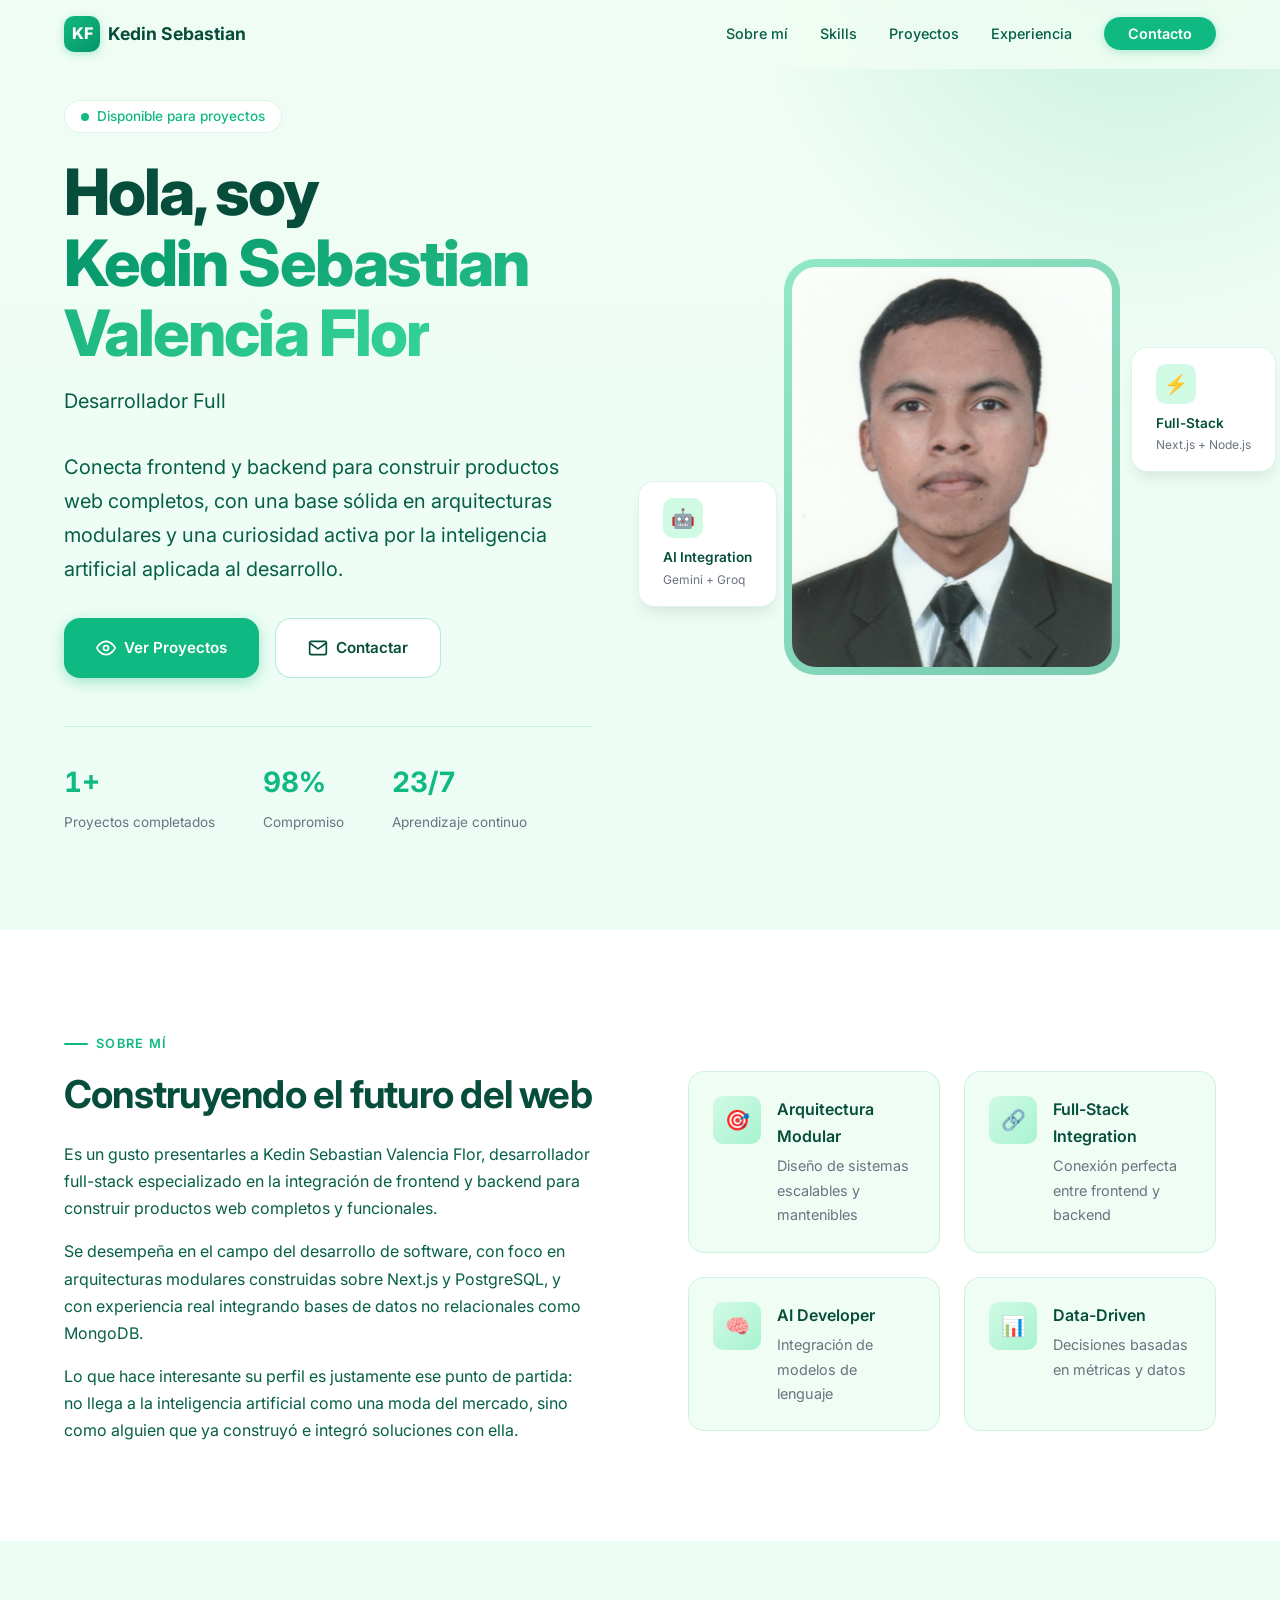
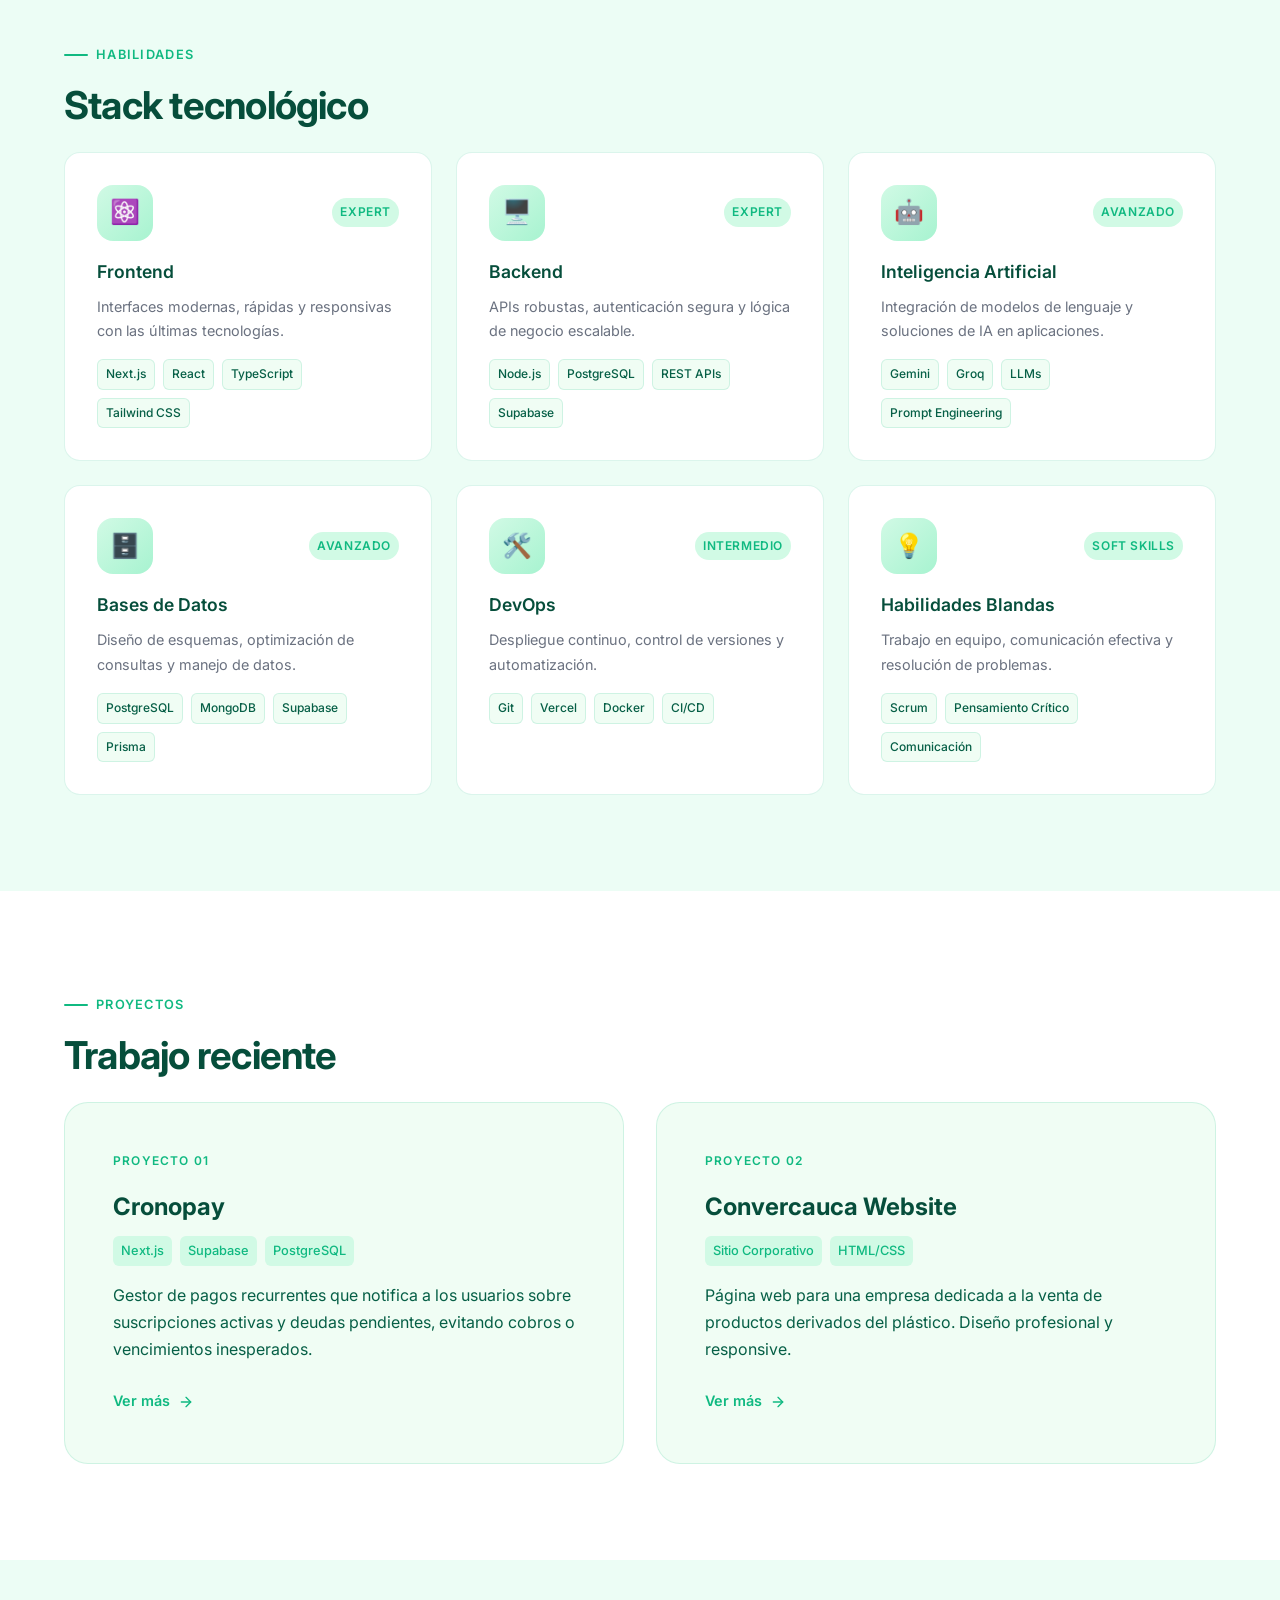
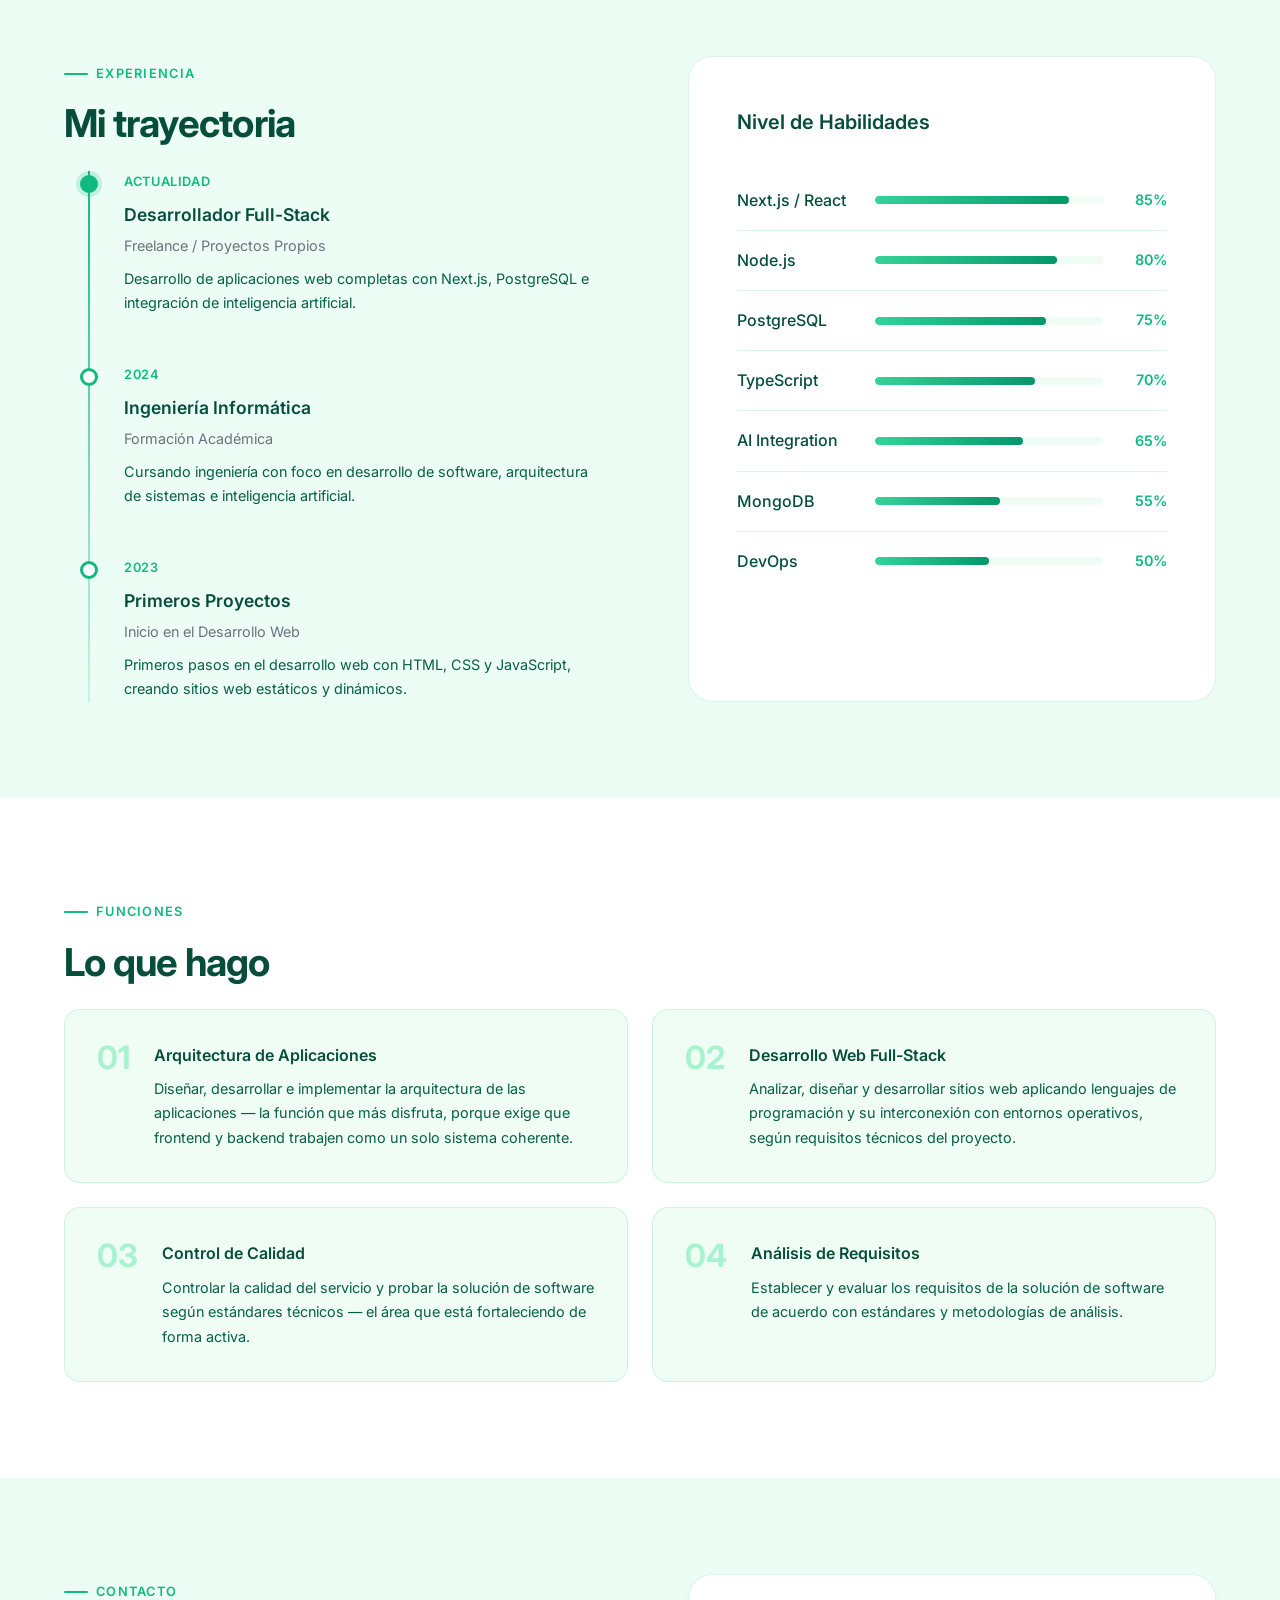
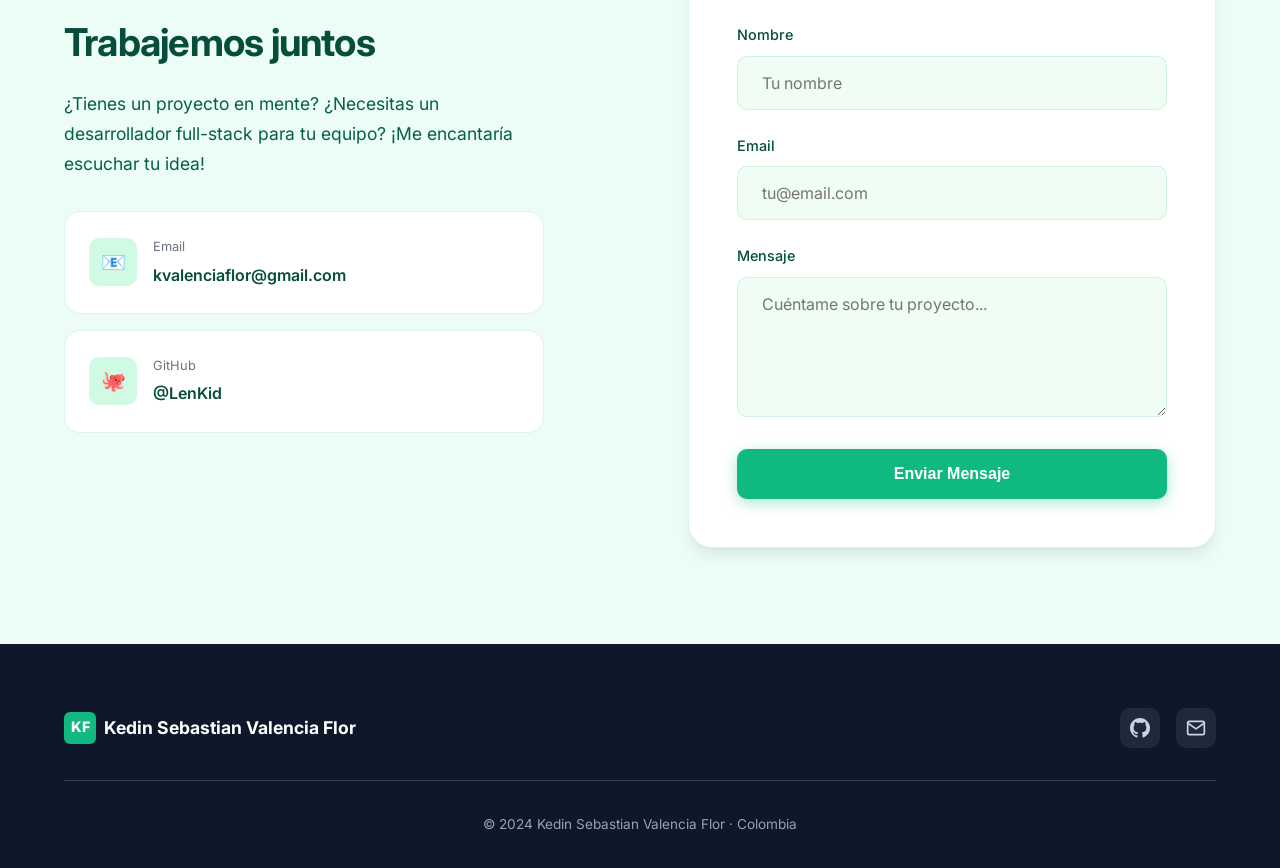
==== index.html @ 688382d5 "first commit" ====
<!DOCTYPE html>
<html lang="es">
<head>
  <meta charset="UTF-8">
  <meta name="viewport" content="width=device-width, initial-scale=1.0">
  <title>Kedin Sebastian Valencia Flor — Desarrollador Full-Stack</title>
  <meta name="description" content="Portfolio profesional de Kedin Sebastian Valencia Flor, desarrollador full-stack especializado en Next.js, PostgreSQL e inteligencia artificial.">
  
  <!-- Fonts -->
  <link rel="preconnect" href="https://fonts.googleapis.com">
  <link rel="preconnect" href="https://fonts.gstatic.com" crossorigin>
  <link href="https://fonts.googleapis.com/css2?family=Inter:wght@400;500;600;700;800&family=JetBrains+Mono:wght@400;500&display=swap" rel="stylesheet">
  
  <!-- Styles -->
  <link rel="stylesheet" href="styles.css">
  
  <!-- Favicon -->
  <link rel="icon" type="image/svg+xml" href="data:image/svg+xml,<svg xmlns='http://www.w3.org/2000/svg' viewBox='0 0 100 100'><text y='.9em' font-size='90'>⚡</text></svg>">
</head>
<body>

  <!-- Loading Screen -->
  <div class="loading-screen" aria-hidden="true">
    <div class="loading-spinner"></div>
  </div>

  <!-- Cursor Follower -->
  <div class="cursor-follower" aria-hidden="true"></div>

  <!-- Navigation -->
  <nav class="nav">
    <div class="container">
      <a href="#" class="nav-logo">
        <span class="logo-icon">KF</span>
        <span>Kedin Sebastian</span>
      </a>
      
      <ul class="nav-links">
        <li><a href="#about">Sobre mí</a></li>
        <li><a href="#skills">Skills</a></li>
        <li><a href="#projects">Proyectos</a></li>
        <li><a href="#experience">Experiencia</a></li>
        <li><a href="#contact" class="nav-cta">Contacto</a></li>
      </ul>
      
      <button class="nav-mobile-toggle" aria-label="Menu">
        <span></span>
        <span></span>
        <span></span>
      </button>
    </div>
  </nav>

  <!-- Hero Section -->
  <section class="hero section" id="hero">
    <div class="container">
      <div class="hero-content">
        <div class="hero-text">
          <div class="hero-badge">
            <span class="pulse"></span>
            Disponible para proyectos
          </div>
          
          <h1>
            Hola, soy<br>
            <span class="gradient-text">Kedin Sebastian Valencia Flor</span>
          </h1>
          
          <p class="tagline">Desarrollador Full-Stack</p>
          
          <p class="tagline">
            Conecta frontend y backend para construir productos web completos,
            con una base sólida en arquitecturas modulares y una curiosidad
            activa por la inteligencia artificial aplicada al desarrollo.
          </p>
          
          <div class="hero-actions">
            <a href="#projects" class="btn btn-primary">
              <svg width="20" height="20" viewBox="0 0 24 24" fill="none" stroke="currentColor" stroke-width="2" stroke-linecap="round" stroke-linejoin="round">
                <path d="M1 12s4-8 11-8 11 8 11 8-4 8-11 8-11-8-11-8z"></path>
                <circle cx="12" cy="12" r="3"></circle>
              </svg>
              Ver Proyectos
            </a>
            <a href="#contact" class="btn btn-secondary">
              <svg width="20" height="20" viewBox="0 0 24 24" fill="none" stroke="currentColor" stroke-width="2" stroke-linecap="round" stroke-linejoin="round">
                <path d="M4 4h16c1.1 0 2 .9 2 2v12c0 1.1-.9 2-2 2H4c-1.1 0-2-.9-2-2V6c0-1.1.9-2 2-2z"></path>
                <polyline points="22,6 12,13 2,6"></polyline>
              </svg>
              Contactar
            </a>
          </div>
          
          <div class="hero-stats">
            <div class="stat-item">
              <div class="stat-value" data-target="2" data-suffix="+">0+</div>
              <div class="stat-label">Proyectos completados</div>
            </div>
            <div class="stat-item">
              <div class="stat-value" data-target="100" data-suffix="%">0%</div>
              <div class="stat-label">Compromiso</div>
            </div>
            <div class="stat-item">
              <div class="stat-value" data-target="24" data-suffix="/7">0/7</div>
              <div class="stat-label">Aprendizaje continuo</div>
            </div>
          </div>
        </div>
        
        <div class="hero-visual">
          <div class="hero-image-wrapper">
            <img src="kedin-photo.jpg" alt="Kedin Flor" class="hero-image">
          </div>
          
          <div class="floating-card card-1">
            <div class="card-icon">⚡</div>
            <div class="card-text">Full-Stack</div>
            <div class="card-sub">Next.js + Node.js</div>
          </div>
          
          <div class="floating-card card-2">
            <div class="card-icon">🤖</div>
            <div class="card-text">AI Integration</div>
            <div class="card-sub">Gemini + Groq</div>
          </div>
        </div>
      </div>
    </div>
  </section>

  <!-- About Section -->
  <section class="about section" id="about">
    <div class="container">
      <div class="about-grid">
        <div class="about-content">
          <div class="section-label">Sobre mí</div>
          <h2 class="section-title">Construyendo el futuro del web</h2>
          
          <div class="about-text">
            <p>
              Es un gusto presentarles a Kedin Sebastian Valencia Flor, desarrollador full-stack
              especializado en la integración de frontend y backend para
              construir productos web completos y funcionales.
            </p>
            <p>
              Se desempeña en el campo del desarrollo de software, con foco
              en arquitecturas modulares construidas sobre Next.js y
              PostgreSQL, y con experiencia real integrando bases de datos
              no relacionales como MongoDB.
            </p>
            <p>
              Lo que hace interesante su perfil es justamente ese punto de
              partida: no llega a la inteligencia artificial como una moda
              del mercado, sino como alguien que ya construyó e integró
              soluciones con ella.
            </p>
          </div>
        </div>
        
        <div class="about-features animate-stagger">
          <div class="feature-item">
            <div class="feature-icon">🎯</div>
            <div>
              <div class="feature-title">Arquitectura Modular</div>
              <div class="feature-desc">Diseño de sistemas escalables y mantenibles</div>
            </div>
          </div>
          
          <div class="feature-item">
            <div class="feature-icon">🔗</div>
            <div>
              <div class="feature-title">Full-Stack Integration</div>
              <div class="feature-desc">Conexión perfecta entre frontend y backend</div>
            </div>
          </div>
          
          <div class="feature-item">
            <div class="feature-icon">🧠</div>
            <div>
              <div class="feature-title">AI Developer</div>
              <div class="feature-desc">Integración de modelos de lenguaje</div>
            </div>
          </div>
          
          <div class="feature-item">
            <div class="feature-icon">📊</div>
            <div>
              <div class="feature-title">Data-Driven</div>
              <div class="feature-desc">Decisiones basadas en métricas y datos</div>
            </div>
          </div>
        </div>
      </div>
    </div>
  </section>

  <!-- Skills Section -->
  <section class="skills section" id="skills">
    <div class="container">
      <div class="section-label">Habilidades</div>
      <h2 class="section-title">Stack tecnológico</h2>
      
      <div class="skills-grid animate-stagger">
        <div class="skill-card">
          <div class="skill-header">
            <div class="skill-icon">⚛️</div>
            <span class="skill-level">Expert</span>
          </div>
          <h3 class="skill-title">Frontend</h3>
          <p class="skill-desc">Interfaces modernas, rápidas y responsivas con las últimas tecnologías.</p>
          <div class="skill-tags">
            <span class="skill-tag">Next.js</span>
            <span class="skill-tag">React</span>
            <span class="skill-tag">TypeScript</span>
            <span class="skill-tag">Tailwind CSS</span>
          </div>
        </div>
        
        <div class="skill-card">
          <div class="skill-header">
            <div class="skill-icon">🖥️</div>
            <span class="skill-level">Expert</span>
          </div>
          <h3 class="skill-title">Backend</h3>
          <p class="skill-desc">APIs robustas, autenticación segura y lógica de negocio escalable.</p>
          <div class="skill-tags">
            <span class="skill-tag">Node.js</span>
            <span class="skill-tag">PostgreSQL</span>
            <span class="skill-tag">REST APIs</span>
            <span class="skill-tag">Supabase</span>
          </div>
        </div>
        
        <div class="skill-card">
          <div class="skill-header">
            <div class="skill-icon">🤖</div>
            <span class="skill-level">Avanzado</span>
          </div>
          <h3 class="skill-title">Inteligencia Artificial</h3>
          <p class="skill-desc">Integración de modelos de lenguaje y soluciones de IA en aplicaciones.</p>
          <div class="skill-tags">
            <span class="skill-tag">Gemini</span>
            <span class="skill-tag">Groq</span>
            <span class="skill-tag">LLMs</span>
            <span class="skill-tag">Prompt Engineering</span>
          </div>
        </div>
        
        <div class="skill-card">
          <div class="skill-header">
            <div class="skill-icon">🗄️</div>
            <span class="skill-level">Avanzado</span>
          </div>
          <h3 class="skill-title">Bases de Datos</h3>
          <p class="skill-desc">Diseño de esquemas, optimización de consultas y manejo de datos.</p>
          <div class="skill-tags">
            <span class="skill-tag">PostgreSQL</span>
            <span class="skill-tag">MongoDB</span>
            <span class="skill-tag">Supabase</span>
            <span class="skill-tag">Prisma</span>
          </div>
        </div>
        
        <div class="skill-card">
          <div class="skill-header">
            <div class="skill-icon">🛠️</div>
            <span class="skill-level">Intermedio</span>
          </div>
          <h3 class="skill-title">DevOps</h3>
          <p class="skill-desc">Despliegue continuo, control de versiones y automatización.</p>
          <div class="skill-tags">
            <span class="skill-tag">Git</span>
            <span class="skill-tag">Vercel</span>
            <span class="skill-tag">Docker</span>
            <span class="skill-tag">CI/CD</span>
          </div>
        </div>
        
        <div class="skill-card">
          <div class="skill-header">
            <div class="skill-icon">💡</div>
            <span class="skill-level">Soft Skills</span>
          </div>
          <h3 class="skill-title">Habilidades Blandas</h3>
          <p class="skill-desc">Trabajo en equipo, comunicación efectiva y resolución de problemas.</p>
          <div class="skill-tags">
            <span class="skill-tag">Scrum</span>
            <span class="skill-tag">Pensamiento Crítico</span>
            <span class="skill-tag">Comunicación</span>
          </div>
        </div>
      </div>
    </div>
  </section>

  <!-- Projects Section -->
  <section class="projects section" id="projects">
    <div class="container">
      <div class="section-label">Proyectos</div>
      <h2 class="section-title">Trabajo reciente</h2>
      
      <div class="projects-grid animate-stagger">
        <div class="project-card">
          <div class="project-number">Proyecto 01</div>
          <h3 class="project-title">Cronopay</h3>
          <div class="project-stack">
            <span>Next.js</span>
            <span>Supabase</span>
            <span>PostgreSQL</span>
          </div>
          <p class="project-desc">
            Gestor de pagos recurrentes que notifica a los usuarios sobre
            suscripciones activas y deudas pendientes, evitando cobros o
            vencimientos inesperados.
          </p>
          <a href="#" class="project-link">
            Ver más
            <svg width="16" height="16" viewBox="0 0 24 24" fill="none" stroke="currentColor" stroke-width="2" stroke-linecap="round" stroke-linejoin="round">
              <line x1="5" y1="12" x2="19" y2="12"></line>
              <polyline points="12 5 19 12 12 19"></polyline>
            </svg>
          </a>
        </div>
        
        <div class="project-card">
          <div class="project-number">Proyecto 02</div>
          <h3 class="project-title">Convercauca Website</h3>
          <div class="project-stack">
            <span>Sitio Corporativo</span>
            <span>HTML/CSS</span>
          </div>
          <p class="project-desc">
            Página web para una empresa dedicada a la venta de productos
            derivados del plástico. Diseño profesional y responsive.
          </p>
          <a href="#" class="project-link">
            Ver más
            <svg width="16" height="16" viewBox="0 0 24 24" fill="none" stroke="currentColor" stroke-width="2" stroke-linecap="round" stroke-linejoin="round">
              <line x1="5" y1="12" x2="19" y2="12"></line>
              <polyline points="12 5 19 12 12 19"></polyline>
            </svg>
          </a>
        </div>
      </div>
    </div>
  </section>

  <!-- Experience Section -->
  <section class="experience section" id="experience">
    <div class="container">
      <div class="experience-grid">
        <div class="experience-content">
          <div class="section-label">Experiencia</div>
          <h2 class="section-title">Mi trayectoria</h2>
          
          <div class="timeline">
            <div class="timeline-item">
              <div class="timeline-dot"></div>
              <div class="timeline-date">Actualidad</div>
              <h3 class="timeline-title">Desarrollador Full-Stack</h3>
              <p class="timeline-company">Freelance / Proyectos Propios</p>
              <p class="timeline-desc">
                Desarrollo de aplicaciones web completas con Next.js, PostgreSQL
                e integración de inteligencia artificial.
              </p>
            </div>
            
            <div class="timeline-item">
              <div class="timeline-dot"></div>
              <div class="timeline-date">2024</div>
              <h3 class="timeline-title">Ingeniería Informática</h3>
              <p class="timeline-company">Formación Académica</p>
              <p class="timeline-desc">
                Cursando ingeniería con foco en desarrollo de software,
                arquitectura de sistemas e inteligencia artificial.
              </p>
            </div>
            
            <div class="timeline-item">
              <div class="timeline-dot"></div>
              <div class="timeline-date">2023</div>
              <h3 class="timeline-title">Primeros Proyectos</h3>
              <p class="timeline-company">Inicio en el Desarrollo Web</p>
              <p class="timeline-desc">
                Primeros pasos en el desarrollo web con HTML, CSS y JavaScript,
                creando sitios web estáticos y dinámicos.
              </p>
            </div>
          </div>
        </div>
        
        <div class="skills-matrix">
          <h3 class="matrix-title">Nivel de Habilidades</h3>
          
          <div class="matrix-row">
            <span class="matrix-skill">Next.js / React</span>
            <div class="matrix-bar">
              <div class="matrix-fill" data-width="85"></div>
            </div>
            <span class="matrix-percent">85%</span>
          </div>
          
          <div class="matrix-row">
            <span class="matrix-skill">Node.js</span>
            <div class="matrix-bar">
              <div class="matrix-fill" data-width="80"></div>
            </div>
            <span class="matrix-percent">80%</span>
          </div>
          
          <div class="matrix-row">
            <span class="matrix-skill">PostgreSQL</span>
            <div class="matrix-bar">
              <div class="matrix-fill" data-width="75"></div>
            </div>
            <span class="matrix-percent">75%</span>
          </div>
          
          <div class="matrix-row">
            <span class="matrix-skill">TypeScript</span>
            <div class="matrix-bar">
              <div class="matrix-fill" data-width="70"></div>
            </div>
            <span class="matrix-percent">70%</span>
          </div>
          
          <div class="matrix-row">
            <span class="matrix-skill">AI Integration</span>
            <div class="matrix-bar">
              <div class="matrix-fill" data-width="65"></div>
            </div>
            <span class="matrix-percent">65%</span>
          </div>
          
          <div class="matrix-row">
            <span class="matrix-skill">MongoDB</span>
            <div class="matrix-bar">
              <div class="matrix-fill" data-width="55"></div>
            </div>
            <span class="matrix-percent">55%</span>
          </div>
          
          <div class="matrix-row">
            <span class="matrix-skill">DevOps</span>
            <div class="matrix-bar">
              <div class="matrix-fill" data-width="50"></div>
            </div>
            <span class="matrix-percent">50%</span>
          </div>
        </div>
      </div>
    </div>
  </section>

  <!-- Functions Section -->
  <section class="functions section" id="functions">
    <div class="container">
      <div class="section-label">Funciones</div>
      <h2 class="section-title">Lo que hago</h2>
      
      <div class="functions-grid animate-stagger">
        <div class="function-card">
          <div class="function-number">01</div>
          <div class="function-content">
            <h3 class="function-title">Arquitectura de Aplicaciones</h3>
            <p class="function-desc">
              Diseñar, desarrollar e implementar la arquitectura de las
              aplicaciones — la función que más disfruta, porque exige que
              frontend y backend trabajen como un solo sistema coherente.
            </p>
          </div>
        </div>
        
        <div class="function-card">
          <div class="function-number">02</div>
          <div class="function-content">
            <h3 class="function-title">Desarrollo Web Full-Stack</h3>
            <p class="function-desc">
              Analizar, diseñar y desarrollar sitios web aplicando lenguajes
              de programación y su interconexión con entornos operativos,
              según requisitos técnicos del proyecto.
            </p>
          </div>
        </div>
        
        <div class="function-card">
          <div class="function-number">03</div>
          <div class="function-content">
            <h3 class="function-title">Control de Calidad</h3>
            <p class="function-desc">
              Controlar la calidad del servicio y probar la solución de
              software según estándares técnicos — el área que está
              fortaleciendo de forma activa.
            </p>
          </div>
        </div>
        
        <div class="function-card">
          <div class="function-number">04</div>
          <div class="function-content">
            <h3 class="function-title">Análisis de Requisitos</h3>
            <p class="function-desc">
              Establecer y evaluar los requisitos de la solución de software
              de acuerdo con estándares y metodologías de análisis.
            </p>
          </div>
        </div>
      </div>
    </div>
  </section>

  <!-- Contact Section -->
  <section class="contact section" id="contact">
    <div class="container">
      <div class="contact-wrapper">
        <div class="contact-info">
          <div class="section-label">Contacto</div>
          <h2 class="section-title">Trabajemos juntos</h2>
          
          <p class="contact-text">
            ¿Tienes un proyecto en mente? ¿Necesitas un desarrollador full-stack
            para tu equipo? ¡Me encantaría escuchar tu idea!
          </p>
          
          <div class="contact-links">
            <a href="mailto:kvalenciaflor@gmail.com" class="contact-link">
              <div class="contact-link-icon">📧</div>
              <div class="contact-link-text">
                <div class="contact-link-label">Email</div>
                <div class="contact-link-value">kvalenciaflor@gmail.com</div>
              </div>
            </a>
            
            <a href="https://github.com/LenKid" target="_blank" class="contact-link">
              <div class="contact-link-icon">🐙</div>
              <div class="contact-link-text">
                <div class="contact-link-label">GitHub</div>
                <div class="contact-link-value">@LenKid</div>
              </div>
            </a>
          </div>
        </div>
        
        <form class="contact-form">
          <div class="form-group">
            <label class="form-label" for="name">Nombre</label>
            <input type="text" id="name" class="form-input" placeholder="Tu nombre" required>
          </div>
          
          <div class="form-group">
            <label class="form-label" for="email">Email</label>
            <input type="email" id="email" class="form-input" placeholder="tu@email.com" required>
          </div>
          
          <div class="form-group">
            <label class="form-label" for="message">Mensaje</label>
            <textarea id="message" class="form-textarea" placeholder="Cuéntame sobre tu proyecto..." required></textarea>
          </div>
          
          <button type="submit" class="form-submit">Enviar Mensaje</button>
        </form>
      </div>
    </div>
  </section>

  <!-- Footer -->
  <footer class="footer">
    <div class="container">
      <div class="footer-content">
        <div class="footer-logo">
          <span class="logo-icon">KF</span>
          <span>Kedin Sebastian Valencia Flor</span>
        </div>
        
        <div class="footer-social">
          <a href="https://github.com/LenKid" target="_blank" aria-label="GitHub">
            <svg width="20" height="20" viewBox="0 0 24 24" fill="currentColor">
              <path d="M12 0c-6.626 0-12 5.373-12 12 0 5.302 3.438 9.8 8.207 11.387.599.111.793-.261.793-.577v-2.234c-3.338.726-4.033-1.416-4.033-1.416-.546-1.387-1.333-1.756-1.333-1.756-1.089-.745.083-.729.083-.729 1.205.084 1.839 1.237 1.839 1.237 1.07 1.834 2.807 1.304 3.492.997.107-.775.418-1.305.762-1.604-2.665-.305-5.467-1.334-5.467-5.931 0-1.311.469-2.381 1.236-3.221-.124-.303-.535-1.524.117-3.176 0 0 1.008-.322 3.301 1.23.957-.266 1.983-.399 3.003-.404 1.02.005 2.047.138 3.006.404 2.291-1.552 3.297-1.23 3.297-1.23.653 1.653.242 2.874.118 3.176.77.84 1.235 1.911 1.235 3.221 0 4.609-2.807 5.624-5.479 5.921.43.372.823 1.102.823 2.222v3.293c0 .319.192.694.801.576 4.765-1.589 8.199-6.086 8.199-11.386 0-6.627-5.373-12-12-12z"/>
            </svg>
          </a>
          <a href="mailto:kvalenciaflor@gmail.com" aria-label="Email">
            <svg width="20" height="20" viewBox="0 0 24 24" fill="none" stroke="currentColor" stroke-width="2" stroke-linecap="round" stroke-linejoin="round">
              <path d="M4 4h16c1.1 0 2 .9 2 2v12c0 1.1-.9 2-2 2H4c-1.1 0-2-.9-2-2V6c0-1.1.9-2 2-2z"></path>
              <polyline points="22,6 12,13 2,6"></polyline>
            </svg>
          </a>
        </div>
      </div>
      
      <div class="footer-bottom">
        <p>© 2024 Kedin Sebastian Valencia Flor · Colombia</p>
      </div>
    </div>
  </footer>

  <!-- Scroll to Top -->
  <button class="scroll-top" aria-label="Volver arriba">
    <svg width="24" height="24" viewBox="0 0 24 24" fill="none" stroke="currentColor" stroke-width="2" stroke-linecap="round" stroke-linejoin="round">
      <polyline points="18 15 12 9 6 15"></polyline>
    </svg>
  </button>

  <!-- Script -->
  <script src="script.js"></script>
</body>
</html>
---- styles.css ----
/* ============================================
   KEDIN FLOR — PORTFOLIO
   Emerald Green Theme | Modern Interactive
   ============================================ */

/* ---------- TOKENS ---------- */
:root {
  /* Emerald Green Palette */
  --emerald-50: #ecfdf5;
  --emerald-100: #d1fae5;
  --emerald-200: #a7f3d0;
  --emerald-300: #6ee7b7;
  --emerald-400: #34d399;
  --emerald-500: #10b981;
  --emerald-600: #059669;
  --emerald-700: #047857;
  --emerald-800: #065f46;
  --emerald-900: #064e3b;
  --emerald-950: #022c22;

  /* Neutrals */
  --slate-50: #f8fafc;
  --slate-100: #f1f5f9;
  --slate-200: #e2e8f0;
  --slate-300: #cbd5e1;
  --slate-400: #94a3b8;
  --slate-500: #64748b;
  --slate-600: #475569;
  --slate-700: #334155;
  --slate-800: #1e293b;
  --slate-900: #0f172a;
  --slate-950: #020617;

  /* Semantic Colors */
  --bg: #f0fdf4;
  --bg-alt: #ecfdf5;
  --surface: #ffffff;
  --surface-elevated: #ffffff;
  --text-primary: #064e3b;
  --text-secondary: #065f46;
  --text-muted: #6b7280;
  --border: rgba(16, 185, 129, 0.15);
  --border-strong: rgba(16, 185, 129, 0.3);
  --accent: #10b981;
  --accent-hover: #059669;
  --accent-glow: rgba(16, 185, 129, 0.2);

  /* Depth */
  --shadow-sm: 0 1px 2px rgba(0, 0, 0, 0.05);
  --shadow-md: 0 4px 6px -1px rgba(0, 0, 0, 0.07), 0 2px 4px -2px rgba(0, 0, 0, 0.05);
  --shadow-lg: 0 10px 15px -3px rgba(0, 0, 0, 0.08), 0 4px 6px -4px rgba(0, 0, 0, 0.05);
  --shadow-xl: 0 20px 25px -5px rgba(0, 0, 0, 0.08), 0 8px 10px -6px rgba(0, 0, 0, 0.04);
  --shadow-glow: 0 0 30px rgba(16, 185, 129, 0.15);

  /* Spacing Scale */
  --space-xs: 0.25rem;
  --space-sm: 0.5rem;
  --space-md: 1rem;
  --space-lg: 1.5rem;
  --space-xl: 2rem;
  --space-2xl: 3rem;
  --space-3xl: 4rem;
  --space-4xl: 6rem;

  /* Radius */
  --radius-sm: 6px;
  --radius-md: 10px;
  --radius-lg: 16px;
  --radius-xl: 24px;
  --radius-full: 9999px;

  /* Transitions */
  --ease-out: cubic-bezier(0.16, 1, 0.3, 1);
  --ease-spring: cubic-bezier(0.34, 1.56, 0.64, 1);
  --duration-fast: 150ms;
  --duration-normal: 300ms;
  --duration-slow: 500ms;
}

/* ---------- RESET & BASE ---------- */
*, *::before, *::after {
  box-sizing: border-box;
  margin: 0;
  padding: 0;
}

html {
  scroll-behavior: smooth;
  scroll-padding-top: 80px;
}

body {
  font-family: 'Inter', -apple-system, BlinkMacSystemFont, 'Segoe UI', sans-serif;
  font-size: 16px;
  line-height: 1.7;
  color: var(--text-primary);
  background: var(--bg);
  -webkit-font-smoothing: antialiased;
  -moz-osx-font-smoothing: grayscale;
  overflow-x: hidden;
}

/* ---------- UTILITIES ---------- */
.container {
  width: 100%;
  max-width: 1200px;
  margin: 0 auto;
  padding: 0 var(--space-lg);
}

.section {
  padding: var(--space-4xl) 0;
  opacity: 0;
  transform: translateY(30px);
  transition: opacity 0.8s var(--ease-out), transform 0.8s var(--ease-out);
}

.section.visible {
  opacity: 1;
  transform: translateY(0);
}

/* ---------- NAVIGATION ---------- */
.nav {
  position: fixed;
  top: 0;
  left: 0;
  right: 0;
  z-index: 1000;
  padding: var(--space-md) 0;
  background: rgba(240, 253, 244, 0.85);
  backdrop-filter: blur(20px);
  -webkit-backdrop-filter: blur(20px);
  border-bottom: 1px solid transparent;
  transition: all var(--duration-normal) var(--ease-out);
}

.nav.scrolled {
  border-bottom-color: var(--border);
  box-shadow: var(--shadow-sm);
}

.nav .container {
  display: flex;
  justify-content: space-between;
  align-items: center;
}

.nav-logo {
  display: flex;
  align-items: center;
  gap: var(--space-sm);
  text-decoration: none;
  font-weight: 700;
  font-size: 1.1rem;
  color: var(--text-primary);
}

.nav-logo .logo-icon {
  width: 36px;
  height: 36px;
  background: linear-gradient(135deg, var(--emerald-500), var(--emerald-600));
  border-radius: var(--radius-md);
  display: flex;
  align-items: center;
  justify-content: center;
  color: white;
  font-weight: 800;
  font-size: 1rem;
  box-shadow: 0 2px 8px rgba(16, 185, 129, 0.3);
  transition: transform var(--duration-normal) var(--ease-spring);
}

.nav-logo:hover .logo-icon {
  transform: scale(1.1) rotate(-5deg);
}

.nav-links {
  display: flex;
  gap: var(--space-xl);
  list-style: none;
}

.nav-links a {
  text-decoration: none;
  color: var(--text-secondary);
  font-size: 0.9rem;
  font-weight: 500;
  position: relative;
  padding: var(--space-xs) 0;
  transition: color var(--duration-fast);
}

.nav-links a::after {
  content: '';
  position: absolute;
  bottom: -2px;
  left: 0;
  width: 0;
  height: 2px;
  background: var(--accent);
  border-radius: 1px;
  transition: width var(--duration-normal) var(--ease-out);
}

.nav-links a:hover {
  color: var(--accent);
}

.nav-links a:hover::after,
.nav-links a.active::after {
  width: 100%;
}

.nav-links a.active {
  color: var(--accent);
}

.nav-cta {
  background: var(--accent);
  color: white !important;
  padding: var(--space-sm) var(--space-lg) !important;
  border-radius: var(--radius-full);
  font-weight: 600 !important;
  transition: all var(--duration-normal) var(--ease-out) !important;
  box-shadow: 0 2px 8px rgba(16, 185, 129, 0.3);
}

.nav-cta::after {
  display: none !important;
}

.nav-cta:hover {
  background: var(--accent-hover) !important;
  transform: translateY(-2px);
  box-shadow: 0 4px 12px rgba(16, 185, 129, 0.4) !important;
}

.nav-mobile-toggle {
  display: none;
  background: none;
  border: none;
  cursor: pointer;
  padding: var(--space-sm);
}

.nav-mobile-toggle span {
  display: block;
  width: 24px;
  height: 2px;
  background: var(--text-primary);
  margin: 5px 0;
  transition: all var(--duration-normal) var(--ease-out);
  border-radius: 2px;
}

.nav-mobile-toggle.active span:nth-child(1) {
  transform: rotate(45deg) translate(5px, 5px);
}

.nav-mobile-toggle.active span:nth-child(2) {
  opacity: 0;
}

.nav-mobile-toggle.active span:nth-child(3) {
  transform: rotate(-45deg) translate(5px, -5px);
}

/* ---------- HERO ---------- */
.hero {
  min-height: 100vh;
  display: flex;
  align-items: center;
  padding-top: 100px;
  background: linear-gradient(180deg, var(--bg) 0%, var(--emerald-50) 100%);
  position: relative;
  overflow: hidden;
}

.hero::before {
  content: '';
  position: absolute;
  top: -50%;
  right: -20%;
  width: 800px;
  height: 800px;
  background: radial-gradient(circle, var(--accent-glow) 0%, transparent 70%);
  border-radius: 50%;
  animation: pulse-glow 4s ease-in-out infinite;
  pointer-events: none;
}

@keyframes pulse-glow {
  0%, 100% { opacity: 0.5; transform: scale(1); }
  50% { opacity: 0.8; transform: scale(1.1); }
}

.hero-content {
  display: grid;
  grid-template-columns: 1fr 1fr;
  gap: var(--space-4xl);
  align-items: center;
}

.hero-text {
  position: relative;
  z-index: 1;
}

.hero-badge {
  display: inline-flex;
  align-items: center;
  gap: var(--space-sm);
  background: var(--surface);
  border: 1px solid var(--border);
  border-radius: var(--radius-full);
  padding: var(--space-xs) var(--space-md);
  font-size: 0.85rem;
  font-weight: 500;
  color: var(--accent);
  margin-bottom: var(--space-lg);
  animation: fade-in-up 0.6s var(--ease-out);
}

.hero-badge .pulse {
  width: 8px;
  height: 8px;
  background: var(--accent);
  border-radius: 50%;
  animation: pulse 2s ease-in-out infinite;
}

@keyframes pulse {
  0%, 100% { opacity: 1; transform: scale(1); }
  50% { opacity: 0.5; transform: scale(1.2); }
}

@keyframes fade-in-up {
  from { opacity: 0; transform: translateY(20px); }
  to { opacity: 1; transform: translateY(0); }
}

.hero h1 {
  font-size: clamp(2.5rem, 5vw, 4rem);
  font-weight: 800;
  line-height: 1.1;
  letter-spacing: -0.03em;
  color: var(--text-primary);
  margin-bottom: var(--space-md);
  animation: fade-in-up 0.6s var(--ease-out) 0.1s both;
}

.hero h1 .gradient-text {
  background: linear-gradient(135deg, var(--emerald-600), var(--emerald-400));
  -webkit-background-clip: text;
  -webkit-text-fill-color: transparent;
  background-clip: text;
}

.hero .tagline {
  font-size: 1.25rem;
  color: var(--text-secondary);
  margin-bottom: var(--space-xl);
  max-width: 500px;
  animation: fade-in-up 0.6s var(--ease-out) 0.2s both;
}

.hero-actions {
  display: flex;
  gap: var(--space-md);
  flex-wrap: wrap;
  animation: fade-in-up 0.6s var(--ease-out) 0.3s both;
}

.btn {
  display: inline-flex;
  align-items: center;
  gap: var(--space-sm);
  padding: var(--space-md) var(--space-xl);
  border-radius: var(--radius-lg);
  font-weight: 600;
  font-size: 0.95rem;
  text-decoration: none;
  transition: all var(--duration-normal) var(--ease-out);
  cursor: pointer;
  border: none;
}

.btn-primary {
  background: var(--accent);
  color: white;
  box-shadow: 0 4px 14px rgba(16, 185, 129, 0.35);
}

.btn-primary:hover {
  background: var(--accent-hover);
  transform: translateY(-2px);
  box-shadow: 0 6px 20px rgba(16, 185, 129, 0.45);
}

.btn-secondary {
  background: var(--surface);
  color: var(--text-primary);
  border: 1px solid var(--border-strong);
}

.btn-secondary:hover {
  background: var(--emerald-50);
  border-color: var(--accent);
  transform: translateY(-2px);
}

.hero-stats {
  display: flex;
  gap: var(--space-2xl);
  margin-top: var(--space-2xl);
  padding-top: var(--space-xl);
  border-top: 1px solid var(--border);
  animation: fade-in-up 0.6s var(--ease-out) 0.4s both;
}

.stat-item {
  text-align: left;
}

.stat-value {
  font-size: 1.75rem;
  font-weight: 700;
  color: var(--accent);
  font-variant-numeric: tabular-nums;
}

.stat-label {
  font-size: 0.85rem;
  color: var(--text-muted);
  margin-top: var(--space-xs);
}

/* Hero Visual */
.hero-visual {
  position: relative;
  display: flex;
  justify-content: center;
  align-items: center;
  animation: fade-in-up 0.8s var(--ease-out) 0.2s both;
}

.hero-image-wrapper {
  position: relative;
  width: 320px;
  height: 400px;
}

.hero-image {
  width: 100%;
  height: 100%;
  object-fit: cover;
  border-radius: var(--radius-xl);
  filter: grayscale(20%);
  transition: filter var(--duration-slow) var(--ease-out);
}

.hero-image-wrapper:hover .hero-image {
  filter: grayscale(0%);
}

.hero-image-wrapper::before {
  content: '';
  position: absolute;
  inset: -8px;
  background: linear-gradient(135deg, var(--emerald-400), var(--emerald-600));
  border-radius: calc(var(--radius-xl) + 8px);
  z-index: -1;
  opacity: 0.5;
  animation: rotate-gradient 8s linear infinite;
}

@keyframes rotate-gradient {
  from { transform: rotate(0deg); }
  to { transform: rotate(360deg); }
}

.floating-card {
  position: absolute;
  background: var(--surface);
  border-radius: var(--radius-lg);
  padding: var(--space-md) var(--space-lg);
  box-shadow: var(--shadow-lg);
  border: 1px solid var(--border);
  animation: float 6s ease-in-out infinite;
}

@keyframes float {
  0%, 100% { transform: translateY(0); }
  50% { transform: translateY(-10px); }
}

.floating-card.card-1 {
  top: 20%;
  right: -60px;
  animation-delay: 0s;
}

.floating-card.card-2 {
  bottom: 15%;
  left: -50px;
  animation-delay: 2s;
}

.floating-card .card-icon {
  width: 40px;
  height: 40px;
  background: var(--emerald-100);
  border-radius: var(--radius-md);
  display: flex;
  align-items: center;
  justify-content: center;
  margin-bottom: var(--space-sm);
  font-size: 1.2rem;
}

.floating-card .card-text {
  font-size: 0.85rem;
  font-weight: 600;
  color: var(--text-primary);
}

.floating-card .card-sub {
  font-size: 0.75rem;
  color: var(--text-muted);
}

/* ---------- ABOUT ---------- */
.about {
  background: var(--surface);
}

.about-grid {
  display: grid;
  grid-template-columns: 1fr 1fr;
  gap: var(--space-4xl);
  align-items: center;
}

.section-label {
  display: inline-flex;
  align-items: center;
  gap: var(--space-sm);
  font-size: 0.8rem;
  font-weight: 600;
  text-transform: uppercase;
  letter-spacing: 0.1em;
  color: var(--accent);
  margin-bottom: var(--space-md);
}

.section-label::before {
  content: '';
  width: 24px;
  height: 2px;
  background: var(--accent);
  border-radius: 1px;
}

.section-title {
  font-size: clamp(1.75rem, 3vw, 2.5rem);
  font-weight: 700;
  line-height: 1.2;
  letter-spacing: -0.02em;
  color: var(--text-primary);
  margin-bottom: var(--space-lg);
}

.about-text p {
  color: var(--text-secondary);
  margin-bottom: var(--space-md);
}

.about-text p:last-child {
  margin-bottom: 0;
}

.about-features {
  display: grid;
  grid-template-columns: 1fr 1fr;
  gap: var(--space-lg);
  margin-top: var(--space-xl);
}

.feature-item {
  display: flex;
  align-items: flex-start;
  gap: var(--space-md);
  padding: var(--space-lg);
  background: var(--bg);
  border-radius: var(--radius-lg);
  border: 1px solid var(--border);
  transition: all var(--duration-normal) var(--ease-out);
}

.feature-item:hover {
  border-color: var(--accent);
  transform: translateY(-2px);
  box-shadow: var(--shadow-md);
}

.feature-icon {
  width: 48px;
  height: 48px;
  background: linear-gradient(135deg, var(--emerald-100), var(--emerald-200));
  border-radius: var(--radius-md);
  display: flex;
  align-items: center;
  justify-content: center;
  font-size: 1.25rem;
  flex-shrink: 0;
}

.feature-title {
  font-weight: 600;
  color: var(--text-primary);
  margin-bottom: var(--space-xs);
}

.feature-desc {
  font-size: 0.9rem;
  color: var(--text-muted);
}

/* ---------- SKILLS ---------- */
.skills {
  background: var(--bg-alt);
}

.skills-grid {
  display: grid;
  grid-template-columns: repeat(3, 1fr);
  gap: var(--space-lg);
}

.skill-card {
  background: var(--surface);
  border-radius: var(--radius-lg);
  padding: var(--space-xl);
  border: 1px solid var(--border);
  transition: all var(--duration-normal) var(--ease-out);
  position: relative;
  overflow: hidden;
}

.skill-card::before {
  content: '';
  position: absolute;
  top: 0;
  left: 0;
  right: 0;
  height: 3px;
  background: linear-gradient(90deg, var(--emerald-400), var(--emerald-600));
  transform: scaleX(0);
  transform-origin: left;
  transition: transform var(--duration-normal) var(--ease-out);
}

.skill-card:hover {
  border-color: var(--accent);
  transform: translateY(-4px);
  box-shadow: var(--shadow-lg);
}

.skill-card:hover::before {
  transform: scaleX(1);
}

.skill-header {
  display: flex;
  align-items: center;
  justify-content: space-between;
  margin-bottom: var(--space-md);
}

.skill-icon {
  width: 56px;
  height: 56px;
  background: linear-gradient(135deg, var(--emerald-100), var(--emerald-200));
  border-radius: var(--radius-lg);
  display: flex;
  align-items: center;
  justify-content: center;
  font-size: 1.5rem;
}

.skill-level {
  font-size: 0.75rem;
  font-weight: 600;
  text-transform: uppercase;
  letter-spacing: 0.05em;
  color: var(--accent);
  background: var(--emerald-100);
  padding: var(--space-xs) var(--space-sm);
  border-radius: var(--radius-full);
}

.skill-title {
  font-size: 1.1rem;
  font-weight: 600;
  color: var(--text-primary);
  margin-bottom: var(--space-sm);
}

.skill-desc {
  font-size: 0.9rem;
  color: var(--text-muted);
  margin-bottom: var(--space-md);
}

.skill-tags {
  display: flex;
  flex-wrap: wrap;
  gap: var(--space-sm);
}

.skill-tag {
  font-size: 0.75rem;
  font-weight: 500;
  color: var(--text-secondary);
  background: var(--bg);
  padding: var(--space-xs) var(--space-sm);
  border-radius: var(--radius-sm);
  border: 1px solid var(--border);
}

/* ---------- PROJECTS ---------- */
.projects {
  background: var(--surface);
}

.projects-grid {
  display: grid;
  grid-template-columns: repeat(2, 1fr);
  gap: var(--space-xl);
}

.project-card {
  background: var(--bg);
  border-radius: var(--radius-xl);
  padding: var(--space-2xl);
  border: 1px solid var(--border);
  transition: all var(--duration-normal) var(--ease-out);
  position: relative;
  overflow: hidden;
}

.project-card:hover {
  border-color: var(--accent);
  transform: translateY(-4px);
  box-shadow: var(--shadow-xl);
}

.project-card::after {
  content: '';
  position: absolute;
  bottom: 0;
  left: 0;
  right: 0;
  height: 4px;
  background: linear-gradient(90deg, var(--emerald-400), var(--emerald-600));
  opacity: 0;
  transition: opacity var(--duration-normal) var(--ease-out);
}

.project-card:hover::after {
  opacity: 1;
}

.project-number {
  font-size: 0.75rem;
  font-weight: 600;
  color: var(--accent);
  text-transform: uppercase;
  letter-spacing: 0.1em;
  margin-bottom: var(--space-md);
}

.project-title {
  font-size: 1.5rem;
  font-weight: 700;
  color: var(--text-primary);
  margin-bottom: var(--space-sm);
}

.project-stack {
  display: flex;
  gap: var(--space-sm);
  margin-bottom: var(--space-md);
}

.project-stack span {
  font-size: 0.8rem;
  font-weight: 500;
  color: var(--accent);
  background: var(--emerald-100);
  padding: var(--space-xs) var(--space-sm);
  border-radius: var(--radius-sm);
}

.project-desc {
  color: var(--text-secondary);
  margin-bottom: var(--space-lg);
}

.project-link {
  display: inline-flex;
  align-items: center;
  gap: var(--space-sm);
  font-size: 0.9rem;
  font-weight: 600;
  color: var(--accent);
  text-decoration: none;
  transition: gap var(--duration-normal) var(--ease-out);
}

.project-link:hover {
  gap: var(--space-md);
}

.project-link svg {
  transition: transform var(--duration-normal) var(--ease-out);
}

.project-link:hover svg {
  transform: translateX(4px);
}

/* ---------- EXPERIENCE ---------- */
.experience {
  background: var(--bg-alt);
}

.experience-grid {
  display: grid;
  grid-template-columns: 1fr 1fr;
  gap: var(--space-4xl);
}

.timeline {
  position: relative;
}

.timeline::before {
  content: '';
  position: absolute;
  left: 24px;
  top: 0;
  bottom: 0;
  width: 2px;
  background: linear-gradient(180deg, var(--accent) 0%, var(--border) 100%);
}

.timeline-item {
  position: relative;
  padding-left: 60px;
  padding-bottom: var(--space-2xl);
}

.timeline-item:last-child {
  padding-bottom: 0;
}

.timeline-dot {
  position: absolute;
  left: 16px;
  top: 4px;
  width: 18px;
  height: 18px;
  background: var(--surface);
  border: 3px solid var(--accent);
  border-radius: 50%;
  z-index: 1;
}

.timeline-item:first-child .timeline-dot {
  background: var(--accent);
  box-shadow: 0 0 0 4px var(--accent-glow);
}

.timeline-date {
  font-size: 0.8rem;
  font-weight: 600;
  color: var(--accent);
  text-transform: uppercase;
  letter-spacing: 0.05em;
  margin-bottom: var(--space-sm);
}

.timeline-title {
  font-size: 1.1rem;
  font-weight: 600;
  color: var(--text-primary);
  margin-bottom: var(--space-xs);
}

.timeline-company {
  font-size: 0.9rem;
  color: var(--text-muted);
  margin-bottom: var(--space-sm);
}

.timeline-desc {
  font-size: 0.9rem;
  color: var(--text-secondary);
}

/* Skills Matrix */
.skills-matrix {
  background: var(--surface);
  border-radius: var(--radius-xl);
  padding: var(--space-2xl);
  border: 1px solid var(--border);
}

.matrix-title {
  font-size: 1.25rem;
  font-weight: 600;
  color: var(--text-primary);
  margin-bottom: var(--space-xl);
}

.matrix-row {
  display: flex;
  align-items: center;
  justify-content: space-between;
  padding: var(--space-md) 0;
  border-bottom: 1px solid var(--border);
}

.matrix-row:last-child {
  border-bottom: none;
}

.matrix-skill {
  font-weight: 500;
  color: var(--text-primary);
  flex: 1;
}

.matrix-bar {
  flex: 2;
  height: 8px;
  background: var(--bg);
  border-radius: var(--radius-full);
  overflow: hidden;
  margin: 0 var(--space-lg);
}

.matrix-fill {
  height: 100%;
  background: linear-gradient(90deg, var(--emerald-400), var(--emerald-600));
  border-radius: var(--radius-full);
  width: 0;
  transition: width 1s var(--ease-out);
}

.matrix-percent {
  font-size: 0.9rem;
  font-weight: 600;
  color: var(--accent);
  min-width: 40px;
  text-align: right;
}

/* ---------- FUNCTIONS ---------- */
.functions {
  background: var(--surface);
}

.functions-grid {
  display: grid;
  grid-template-columns: repeat(2, 1fr);
  gap: var(--space-lg);
}

.function-card {
  display: flex;
  gap: var(--space-lg);
  padding: var(--space-xl);
  background: var(--bg);
  border-radius: var(--radius-lg);
  border: 1px solid var(--border);
  transition: all var(--duration-normal) var(--ease-out);
}

.function-card:hover {
  border-color: var(--accent);
  transform: translateX(8px);
  box-shadow: var(--shadow-md);
}

.function-number {
  font-size: 2rem;
  font-weight: 700;
  color: var(--emerald-200);
  line-height: 1;
  flex-shrink: 0;
}

.function-content {
  flex: 1;
}

.function-title {
  font-size: 1rem;
  font-weight: 600;
  color: var(--text-primary);
  margin-bottom: var(--space-sm);
}

.function-desc {
  font-size: 0.9rem;
  color: var(--text-secondary);
}

/* ---------- CONTACT ---------- */
.contact {
  background: linear-gradient(180deg, var(--bg-alt) 0%, var(--emerald-50) 100%);
}

.contact-wrapper {
  display: grid;
  grid-template-columns: 1fr 1fr;
  gap: var(--space-4xl);
  align-items: start;
}

.contact-info {
  padding-right: var(--space-2xl);
}

.contact-text {
  font-size: 1.1rem;
  color: var(--text-secondary);
  margin-bottom: var(--space-xl);
}

.contact-links {
  display: flex;
  flex-direction: column;
  gap: var(--space-md);
}

.contact-link {
  display: flex;
  align-items: center;
  gap: var(--space-md);
  padding: var(--space-lg);
  background: var(--surface);
  border-radius: var(--radius-lg);
  border: 1px solid var(--border);
  text-decoration: none;
  transition: all var(--duration-normal) var(--ease-out);
}

.contact-link:hover {
  border-color: var(--accent);
  transform: translateX(8px);
  box-shadow: var(--shadow-md);
}

.contact-link-icon {
  width: 48px;
  height: 48px;
  background: var(--emerald-100);
  border-radius: var(--radius-md);
  display: flex;
  align-items: center;
  justify-content: center;
  font-size: 1.25rem;
  flex-shrink: 0;
}

.contact-link-text {
  flex: 1;
}

.contact-link-label {
  font-size: 0.8rem;
  color: var(--text-muted);
  margin-bottom: var(--space-xs);
}

.contact-link-value {
  font-weight: 600;
  color: var(--text-primary);
}

.contact-form {
  background: var(--surface);
  border-radius: var(--radius-xl);
  padding: var(--space-2xl);
  border: 1px solid var(--border);
  box-shadow: var(--shadow-lg);
}

.form-group {
  margin-bottom: var(--space-lg);
}

.form-label {
  display: block;
  font-size: 0.9rem;
  font-weight: 500;
  color: var(--text-primary);
  margin-bottom: var(--space-sm);
}

.form-input,
.form-textarea {
  width: 100%;
  padding: var(--space-md) var(--space-lg);
  font-size: 1rem;
  font-family: inherit;
  color: var(--text-primary);
  background: var(--bg);
  border: 1px solid var(--border);
  border-radius: var(--radius-md);
  transition: all var(--duration-normal) var(--ease-out);
}

.form-input:focus,
.form-textarea:focus {
  outline: none;
  border-color: var(--accent);
  box-shadow: 0 0 0 3px var(--accent-glow);
}

.form-textarea {
  min-height: 140px;
  resize: vertical;
}

.form-submit {
  width: 100%;
  padding: var(--space-md) var(--space-xl);
  font-size: 1rem;
  font-weight: 600;
  color: white;
  background: var(--accent);
  border: none;
  border-radius: var(--radius-md);
  cursor: pointer;
  transition: all var(--duration-normal) var(--ease-out);
  box-shadow: 0 4px 14px rgba(16, 185, 129, 0.35);
}

.form-submit:hover {
  background: var(--accent-hover);
  transform: translateY(-2px);
  box-shadow: 0 6px 20px rgba(16, 185, 129, 0.45);
}

/* ---------- FOOTER ---------- */
.footer {
  background: var(--slate-900);
  color: var(--slate-300);
  padding: var(--space-3xl) 0 var(--space-xl);
}

.footer-content {
  display: flex;
  justify-content: space-between;
  align-items: center;
  padding-bottom: var(--space-xl);
  border-bottom: 1px solid var(--slate-700);
}

.footer-logo {
  display: flex;
  align-items: center;
  gap: var(--space-sm);
  font-weight: 700;
  font-size: 1.1rem;
  color: white;
}

.footer-logo .logo-icon {
  width: 32px;
  height: 32px;
  background: var(--accent);
  border-radius: var(--radius-sm);
  display: flex;
  align-items: center;
  justify-content: center;
  color: white;
  font-weight: 800;
  font-size: 0.9rem;
}

.footer-social {
  display: flex;
  gap: var(--space-md);
}

.footer-social a {
  width: 40px;
  height: 40px;
  display: flex;
  align-items: center;
  justify-content: center;
  background: var(--slate-800);
  border-radius: var(--radius-md);
  color: var(--slate-300);
  text-decoration: none;
  transition: all var(--duration-normal) var(--ease-out);
}

.footer-social a:hover {
  background: var(--accent);
  color: white;
  transform: translateY(-2px);
}

.footer-bottom {
  padding-top: var(--space-xl);
  text-align: center;
  font-size: 0.85rem;
  color: var(--slate-400);
}

/* ---------- SCROLL TO TOP ---------- */
.scroll-top {
  position: fixed;
  bottom: var(--space-xl);
  right: var(--space-xl);
  width: 48px;
  height: 48px;
  background: var(--accent);
  color: white;
  border: none;
  border-radius: var(--radius-full);
  cursor: pointer;
  display: flex;
  align-items: center;
  justify-content: center;
  opacity: 0;
  visibility: hidden;
  transform: translateY(20px);
  transition: all var(--duration-normal) var(--ease-out);
  box-shadow: 0 4px 14px rgba(16, 185, 129, 0.35);
  z-index: 999;
}

.scroll-top.visible {
  opacity: 1;
  visibility: visible;
  transform: translateY(0);
}

.scroll-top:hover {
  background: var(--accent-hover);
  transform: translateY(-4px);
  box-shadow: 0 6px 20px rgba(16, 185, 129, 0.45);
}

/* ---------- CURSOR FOLLOWER ---------- */
.cursor-follower {
  position: fixed;
  width: 20px;
  height: 20px;
  border: 2px solid var(--accent);
  border-radius: 50%;
  pointer-events: none;
  z-index: 9999;
  transition: transform 0.15s ease-out, opacity 0.3s;
  opacity: 0;
  transform: translate(-50%, -50%);
  mix-blend-mode: difference;
}

.cursor-follower.active {
  opacity: 1;
}

/* ---------- LOADING SCREEN ---------- */
.loading-screen {
  position: fixed;
  inset: 0;
  background: var(--bg);
  display: flex;
  align-items: center;
  justify-content: center;
  z-index: 10000;
  transition: opacity 0.5s var(--ease-out), visibility 0.5s;
}

.loading-screen.hidden {
  opacity: 0;
  visibility: hidden;
}

.loading-spinner {
  width: 48px;
  height: 48px;
  border: 3px solid var(--border);
  border-top-color: var(--accent);
  border-radius: 50%;
  animation: spin 0.8s linear infinite;
}

@keyframes spin {
  to { transform: rotate(360deg); }
}

/* ---------- RESPONSIVE ---------- */
@media (max-width: 1024px) {
  .hero-content {
    grid-template-columns: 1fr;
    text-align: center;
  }

  .hero-text {
    order: 2;
  }

  .hero-visual {
    order: 1;
  }

  .hero-badge {
    justify-content: center;
  }

  .hero .tagline {
    margin-left: auto;
    margin-right: auto;
  }

  .hero-actions {
    justify-content: center;
  }

  .hero-stats {
    justify-content: center;
  }

  .about-grid,
  .experience-grid,
  .contact-wrapper {
    grid-template-columns: 1fr;
  }

  .skills-grid {
    grid-template-columns: repeat(2, 1fr);
  }

  .projects-grid {
    grid-template-columns: 1fr;
  }

  .functions-grid {
    grid-template-columns: 1fr;
  }
}

@media (max-width: 768px) {
  .nav-links {
    display: none;
    position: absolute;
    top: 100%;
    left: 0;
    right: 0;
    background: var(--surface);
    flex-direction: column;
    padding: var(--space-lg);
    gap: var(--space-md);
    border-bottom: 1px solid var(--border);
    box-shadow: var(--shadow-lg);
  }

  .nav-links.active {
    display: flex;
  }

  .nav-mobile-toggle {
    display: block;
  }

  .hero {
    min-height: auto;
    padding-top: 120px;
    padding-bottom: var(--space-3xl);
  }

  .hero-image-wrapper {
    width: 240px;
    height: 300px;
  }

  .floating-card {
    display: none;
  }

  .skills-grid {
    grid-template-columns: 1fr;
  }

  .about-features {
    grid-template-columns: 1fr;
  }

  .hero-stats {
    flex-direction: column;
    align-items: center;
    gap: var(--space-lg);
  }

  .stat-item {
    text-align: center;
  }

  .footer-content {
    flex-direction: column;
    gap: var(--space-lg);
    text-align: center;
  }
}

@media (max-width: 480px) {
  .hero h1 {
    font-size: 2rem;
  }

  .hero .tagline {
    font-size: 1rem;
  }

  .hero-actions {
    flex-direction: column;
    width: 100%;
  }

  .btn {
    width: 100%;
    justify-content: center;
  }

  .project-card {
    padding: var(--space-lg);
  }

  .function-card {
    flex-direction: column;
    gap: var(--space-md);
  }

  .function-number {
    font-size: 1.5rem;
  }

  .contact-form {
    padding: var(--space-lg);
  }
}

/* ---------- ANIMATIONS ---------- */
@keyframes slide-in-left {
  from { opacity: 0; transform: translateX(-30px); }
  to { opacity: 1; transform: translateX(0); }
}

@keyframes slide-in-right {
  from { opacity: 0; transform: translateX(30px); }
  to { opacity: 1; transform: translateX(0); }
}

@keyframes scale-in {
  from { opacity: 0; transform: scale(0.9); }
  to { opacity: 1; transform: scale(1); }
}

/* Staggered animations for children */
.animate-stagger > *:nth-child(1) { animation-delay: 0.1s; }
.animate-stagger > *:nth-child(2) { animation-delay: 0.2s; }
.animate-stagger > *:nth-child(3) { animation-delay: 0.3s; }
.animate-stagger > *:nth-child(4) { animation-delay: 0.4s; }
.animate-stagger > *:nth-child(5) { animation-delay: 0.5s; }
.animate-stagger > *:nth-child(6) { animation-delay: 0.6s; }

/* ---------- REDUCED MOTION ---------- */
@media (prefers-reduced-motion: reduce) {
  *,
  *::before,
  *::after {
    animation-duration: 0.01ms !important;
    animation-iteration-count: 1 !important;
    transition-duration: 0.01ms !important;
  }

  .cursor-follower {
    display: none;
  }
}
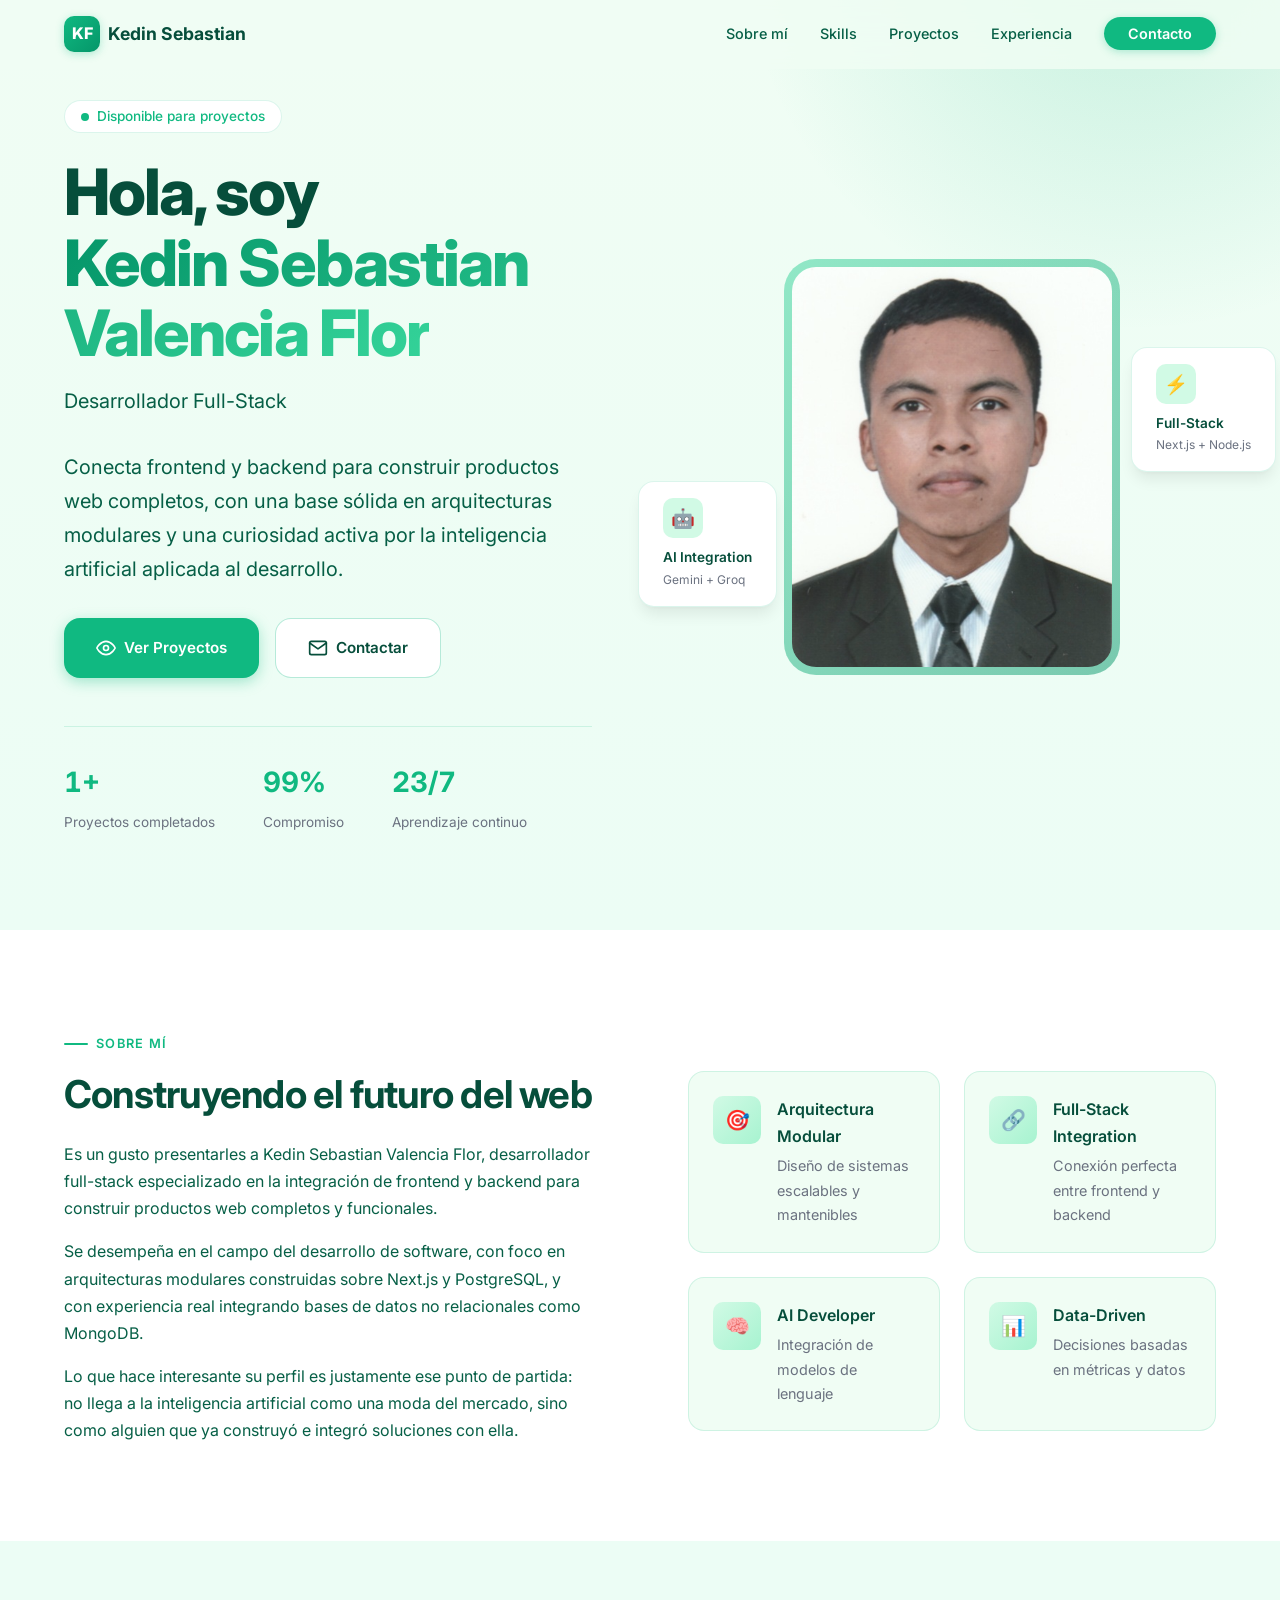
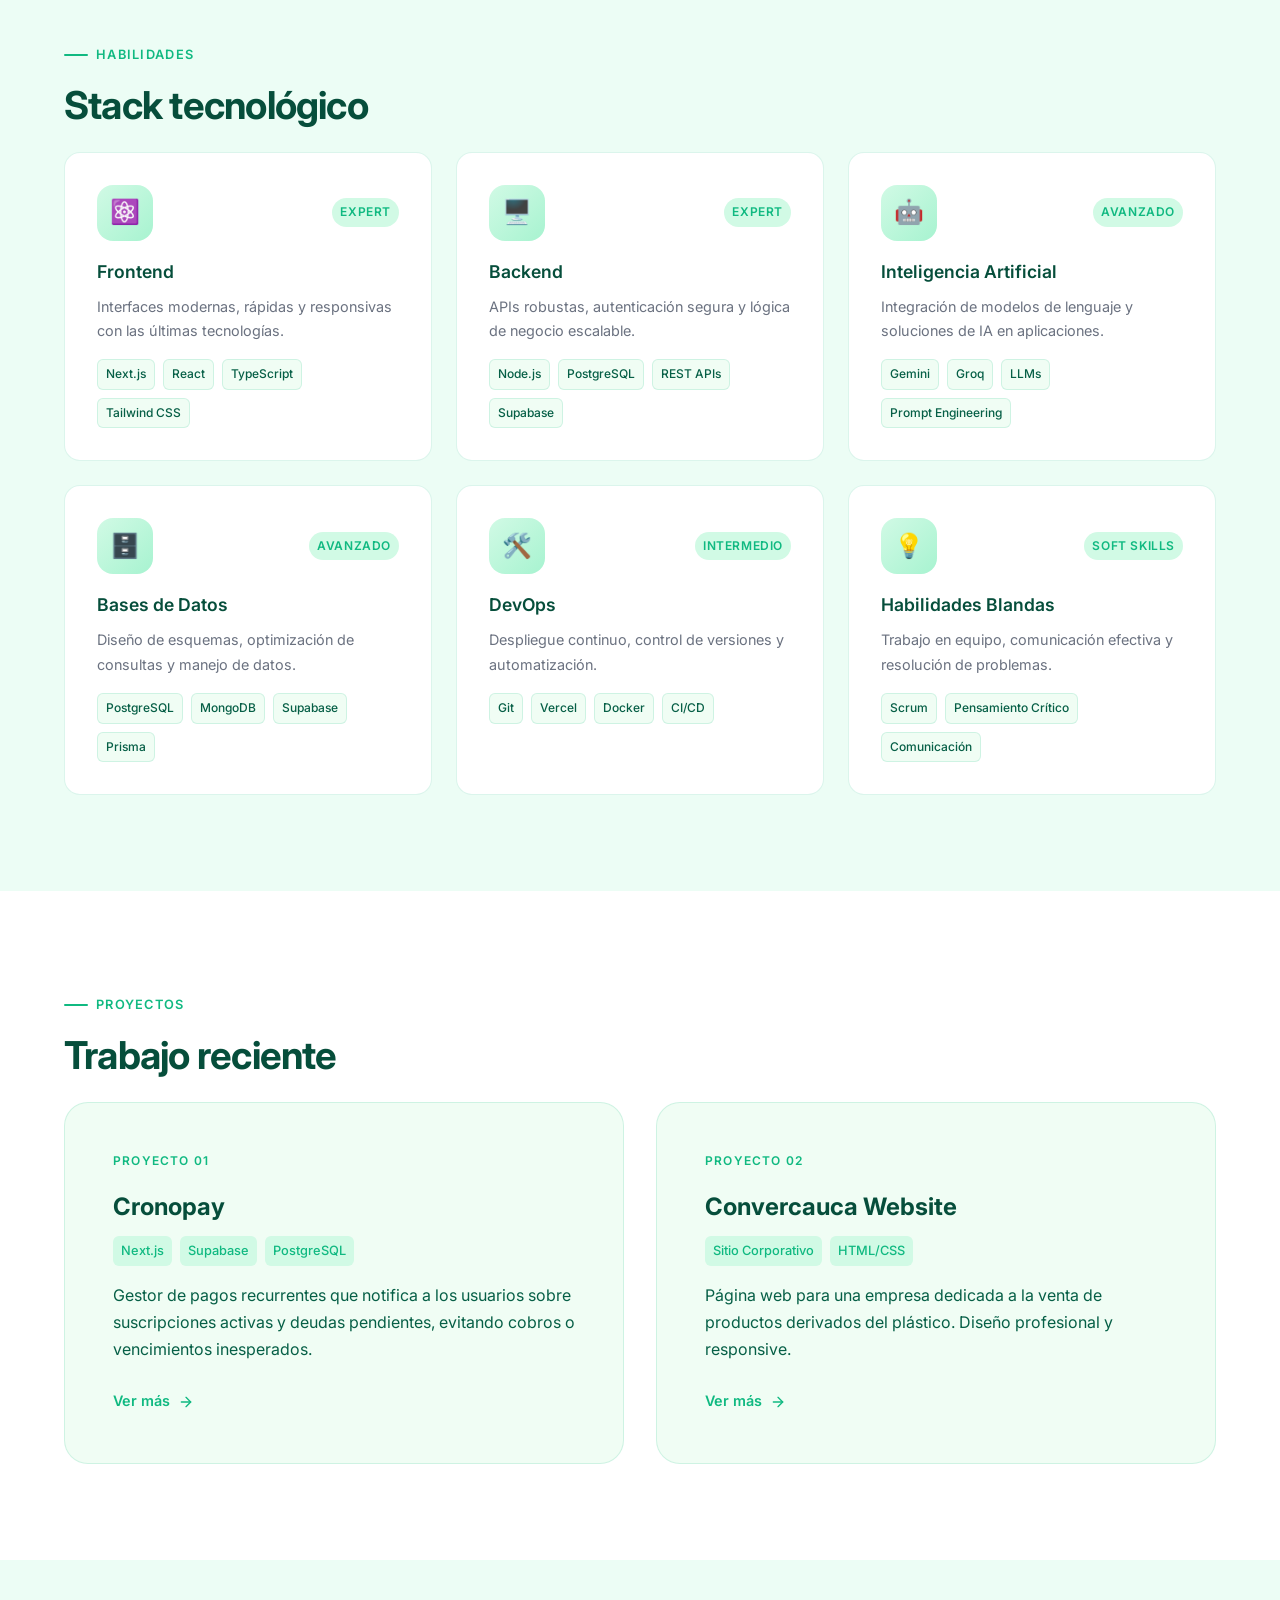
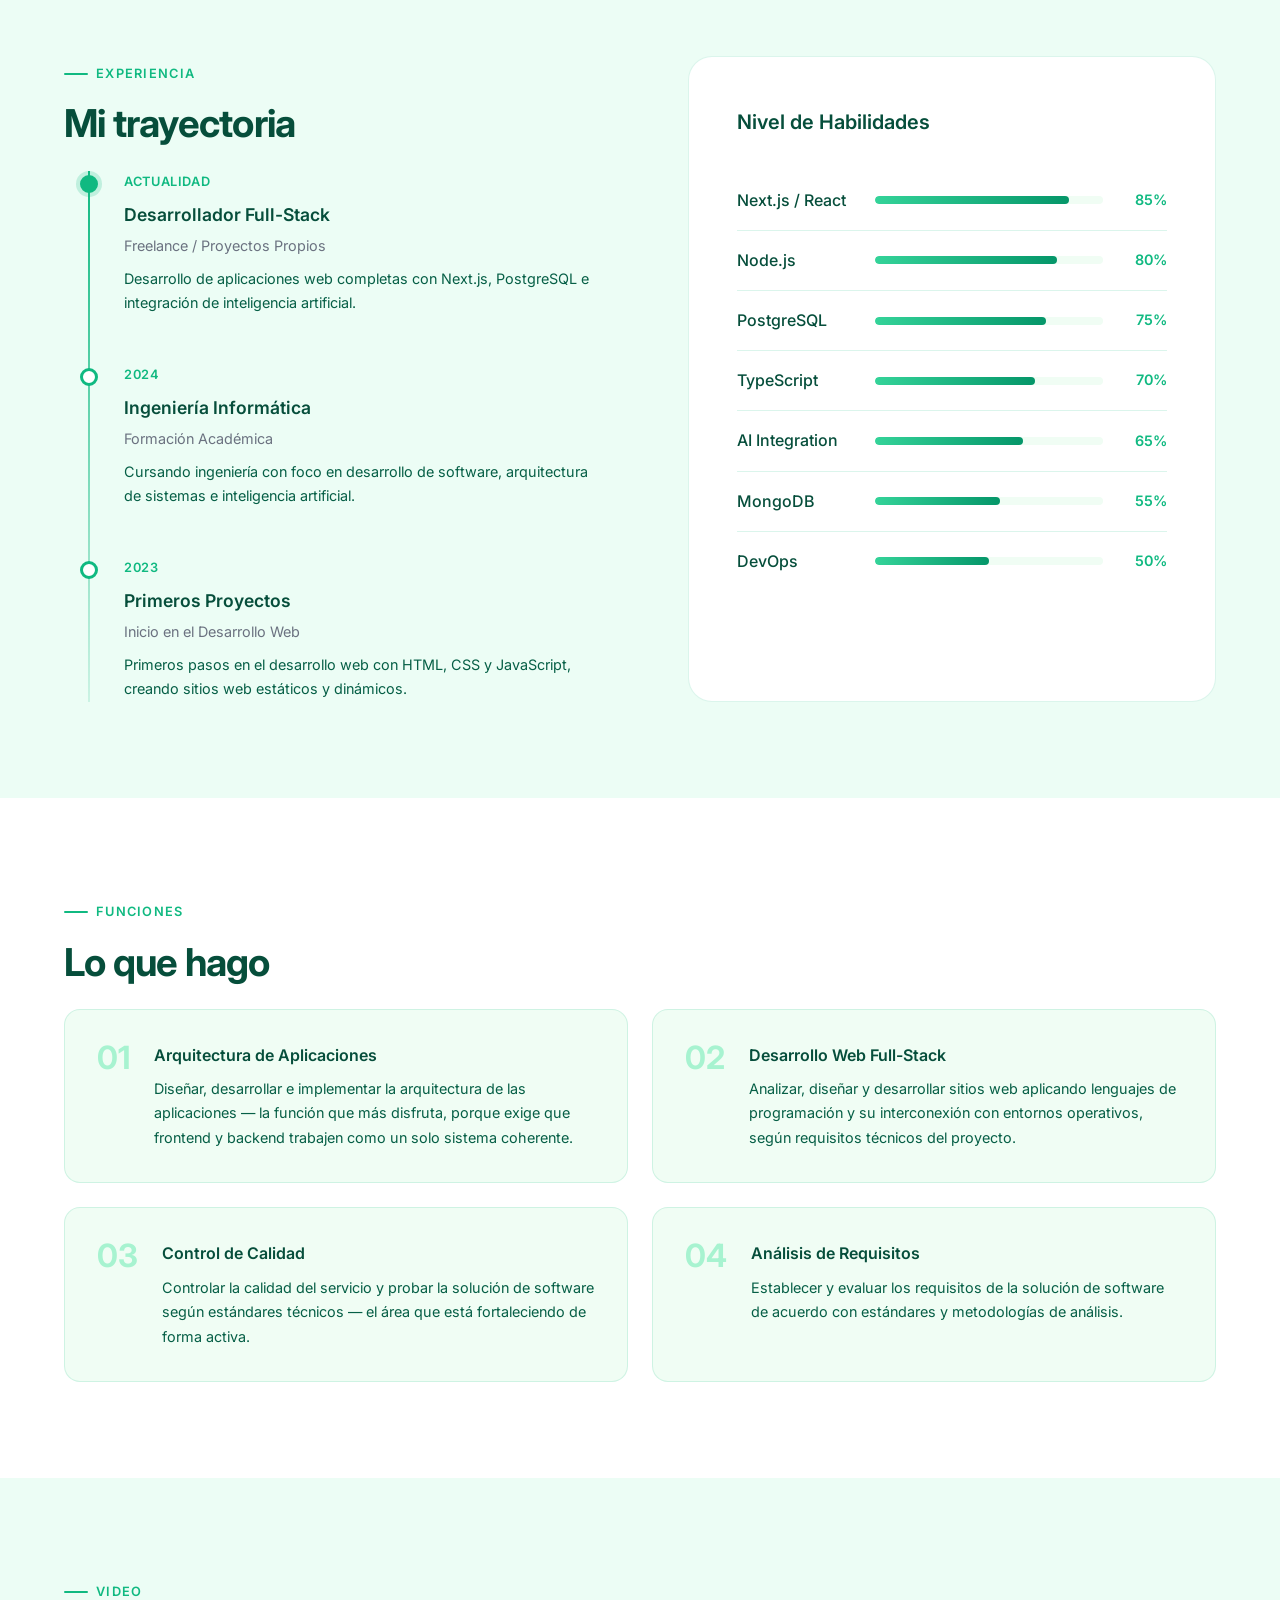
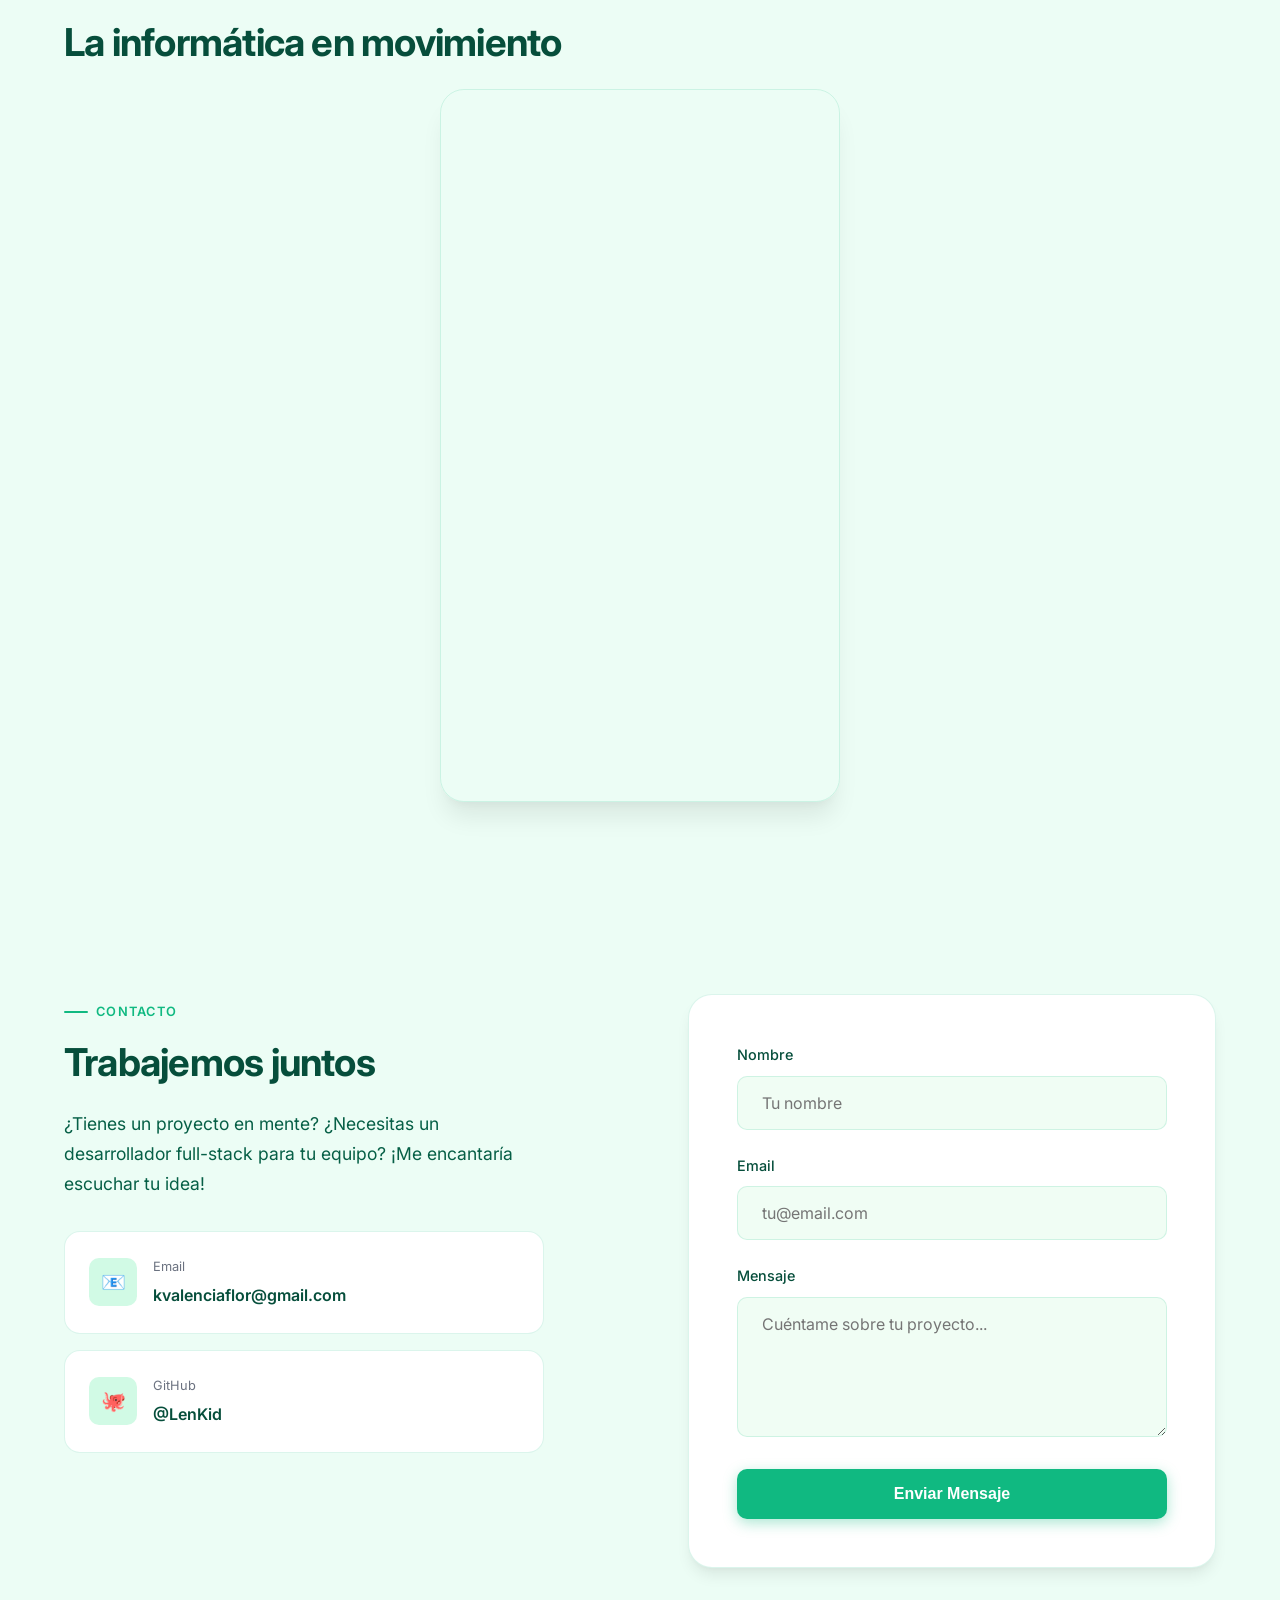
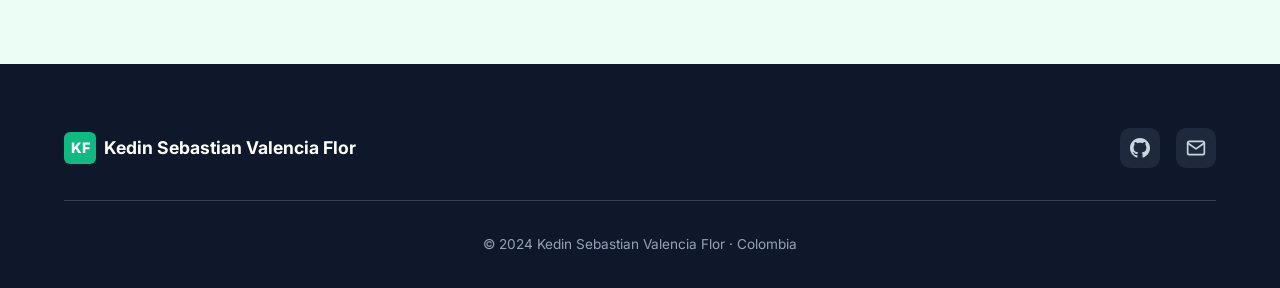
==== commit eb8e2534: "feat: redesign portfolio with emerald theme, interactive features, and YouTube video" ====
--- a/index.html
+++ b/index.html
@@ -509,6 +509,20 @@
     </div>
   </section>
 
+  <!-- Video Section -->
+  <section class="video-section section" id="video">
+    <div class="container">
+      <div class="section-label">Video</div>
+      <h2 class="section-title">La informática en movimiento</h2>
+      
+      <div class="video-wrapper">
+        <div class="video-container">
+          <iframe width="345" height="614" src="https://www.youtube.com/embed/McMNNeGb9gs" title="Historia de la Informática" frameborder="0" allow="accelerometer; autoplay; clipboard-write; encrypted-media; gyroscope; picture-in-picture; web-share" referrerpolicy="strict-origin-when-cross-origin" allowfullscreen></iframe>
+        </div>
+      </div>
+    </div>
+  </section>
+
   <!-- Contact Section -->
   <section class="contact section" id="contact">
     <div class="container">
--- a/styles.css
+++ b/styles.css
@@ -1019,6 +1019,35 @@
   color: var(--text-secondary);
 }
 
+/* ---------- VIDEO ---------- */
+.video-section {
+  background: var(--bg-alt);
+}
+
+.video-wrapper {
+  max-width: 400px;
+  margin: 0 auto;
+}
+
+.video-container {
+  position: relative;
+  padding-bottom: 177.78%;
+  height: 0;
+  overflow: hidden;
+  border-radius: var(--radius-xl);
+  box-shadow: var(--shadow-xl);
+  border: 1px solid var(--border);
+}
+
+.video-container iframe {
+  position: absolute;
+  top: 0;
+  left: 0;
+  width: 100%;
+  height: 100%;
+  border-radius: var(--radius-xl);
+}
+
 /* ---------- CONTACT ---------- */
 .contact {
   background: linear-gradient(180deg, var(--bg-alt) 0%, var(--emerald-50) 100%);
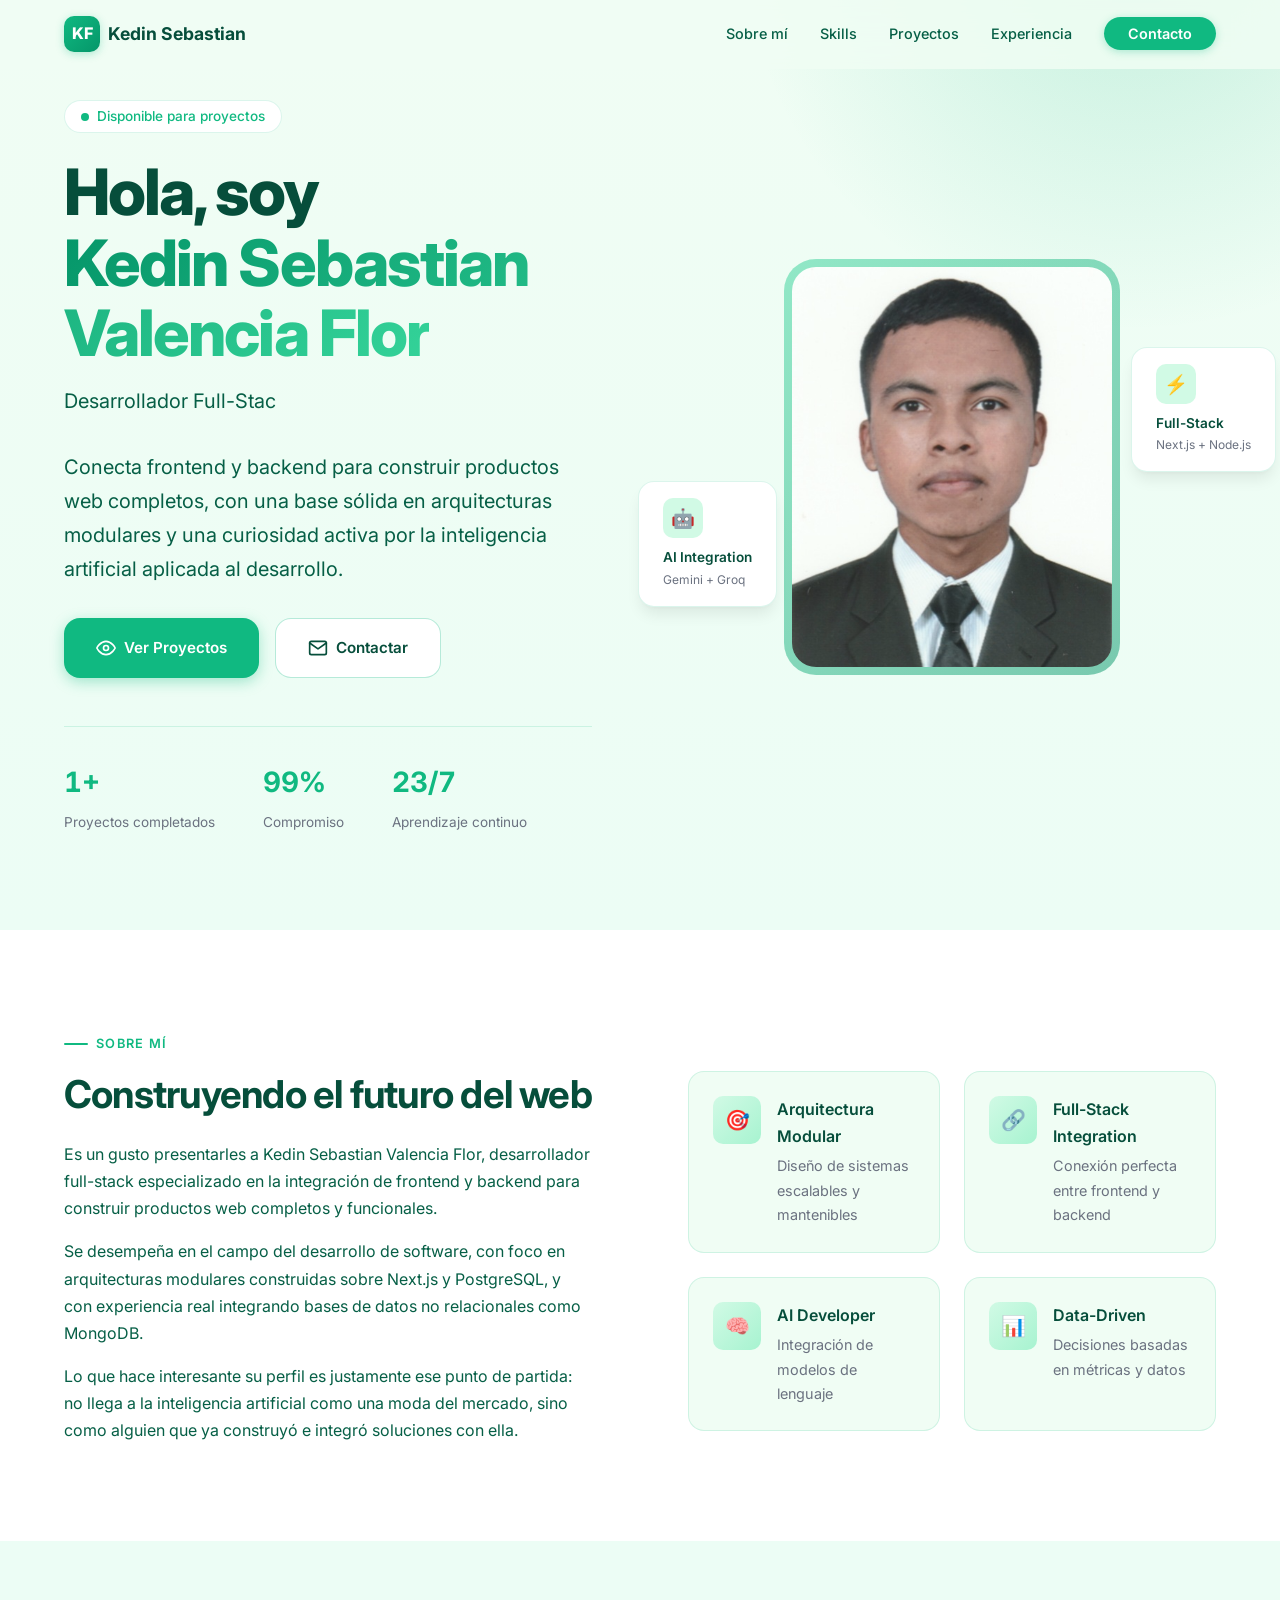
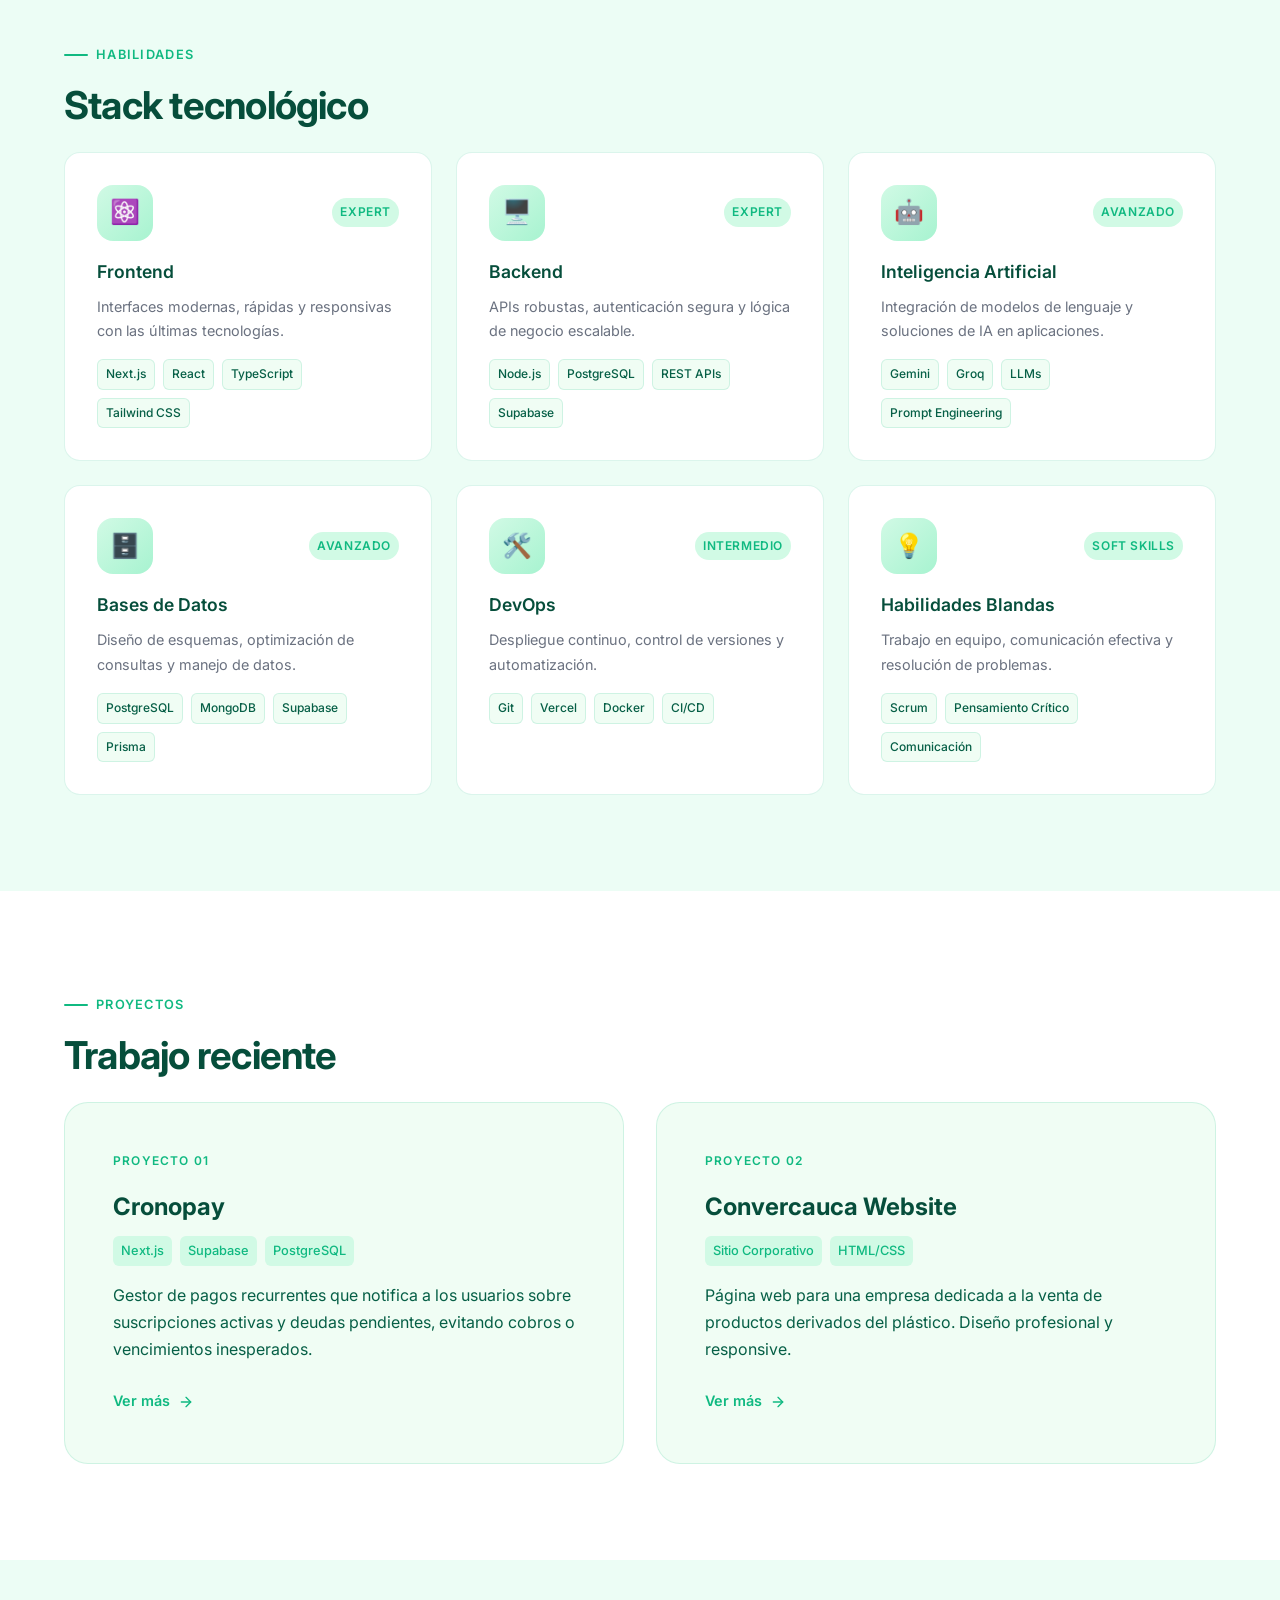
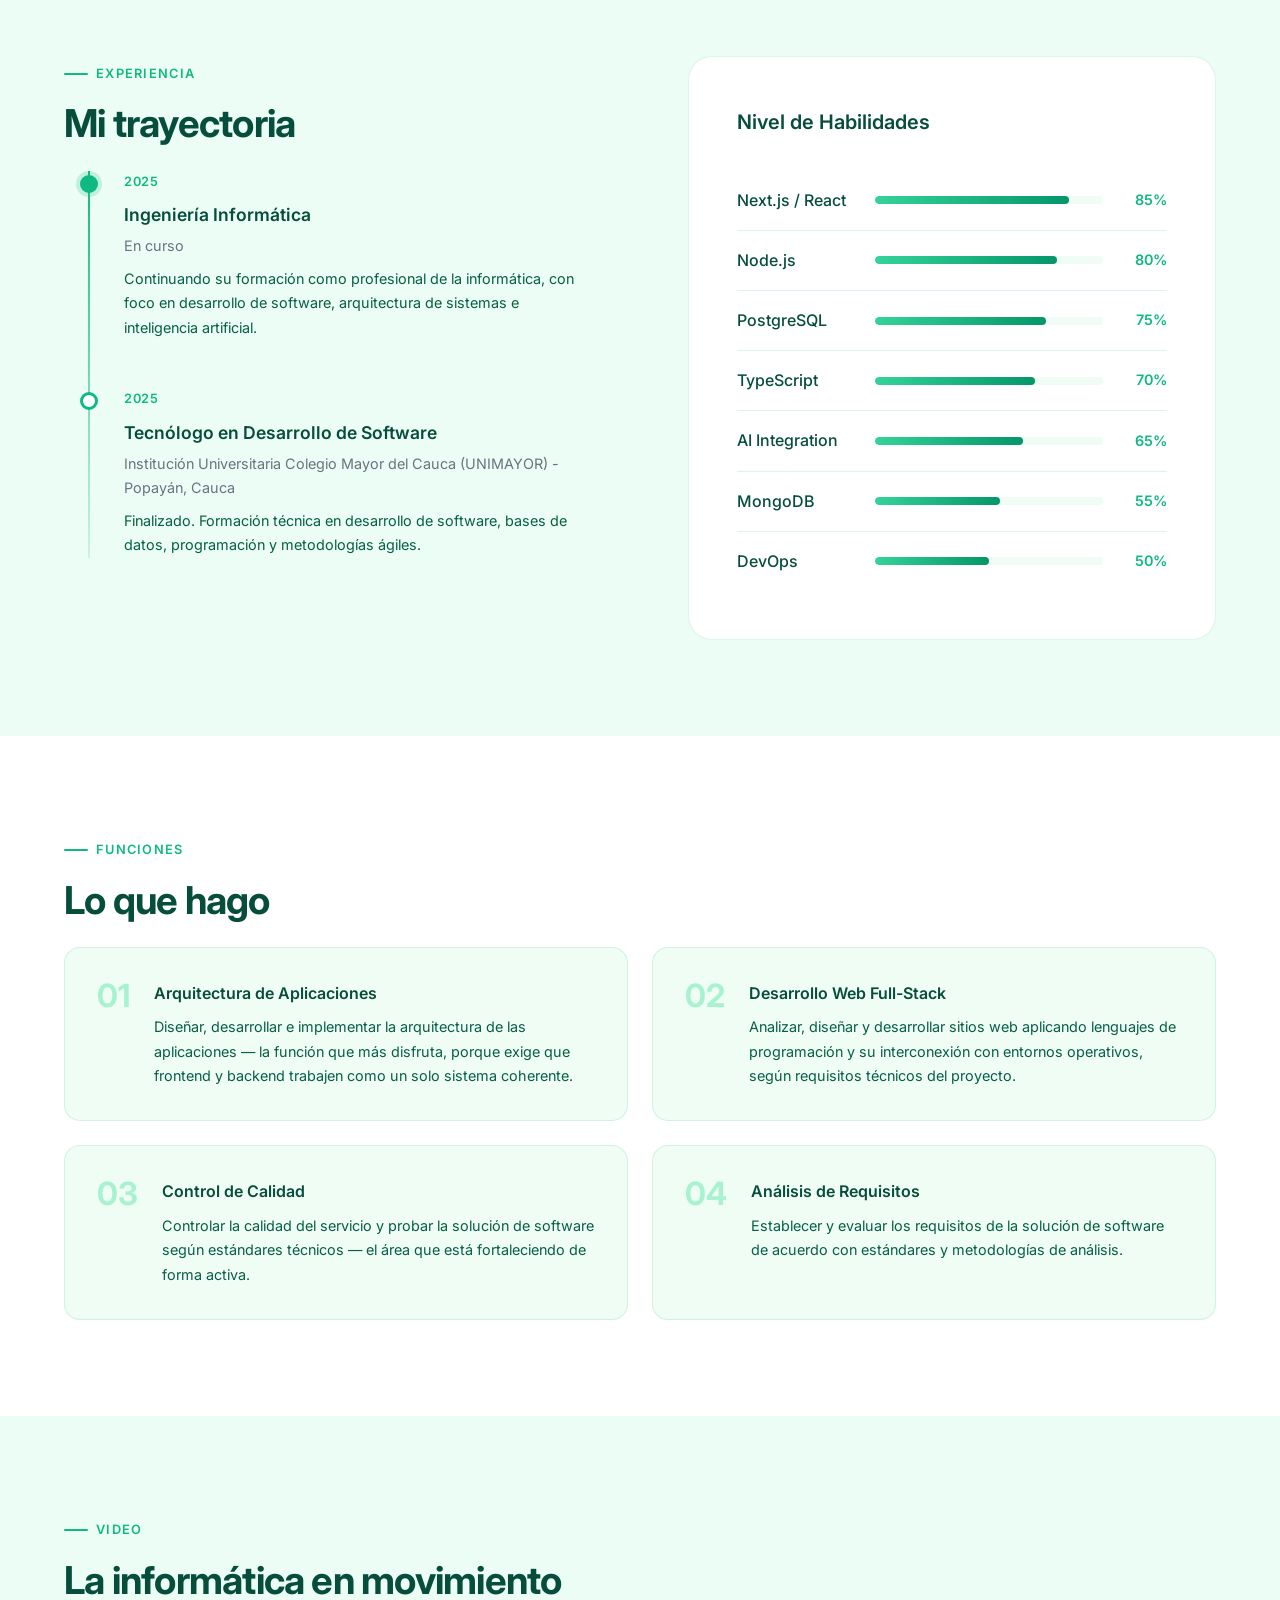
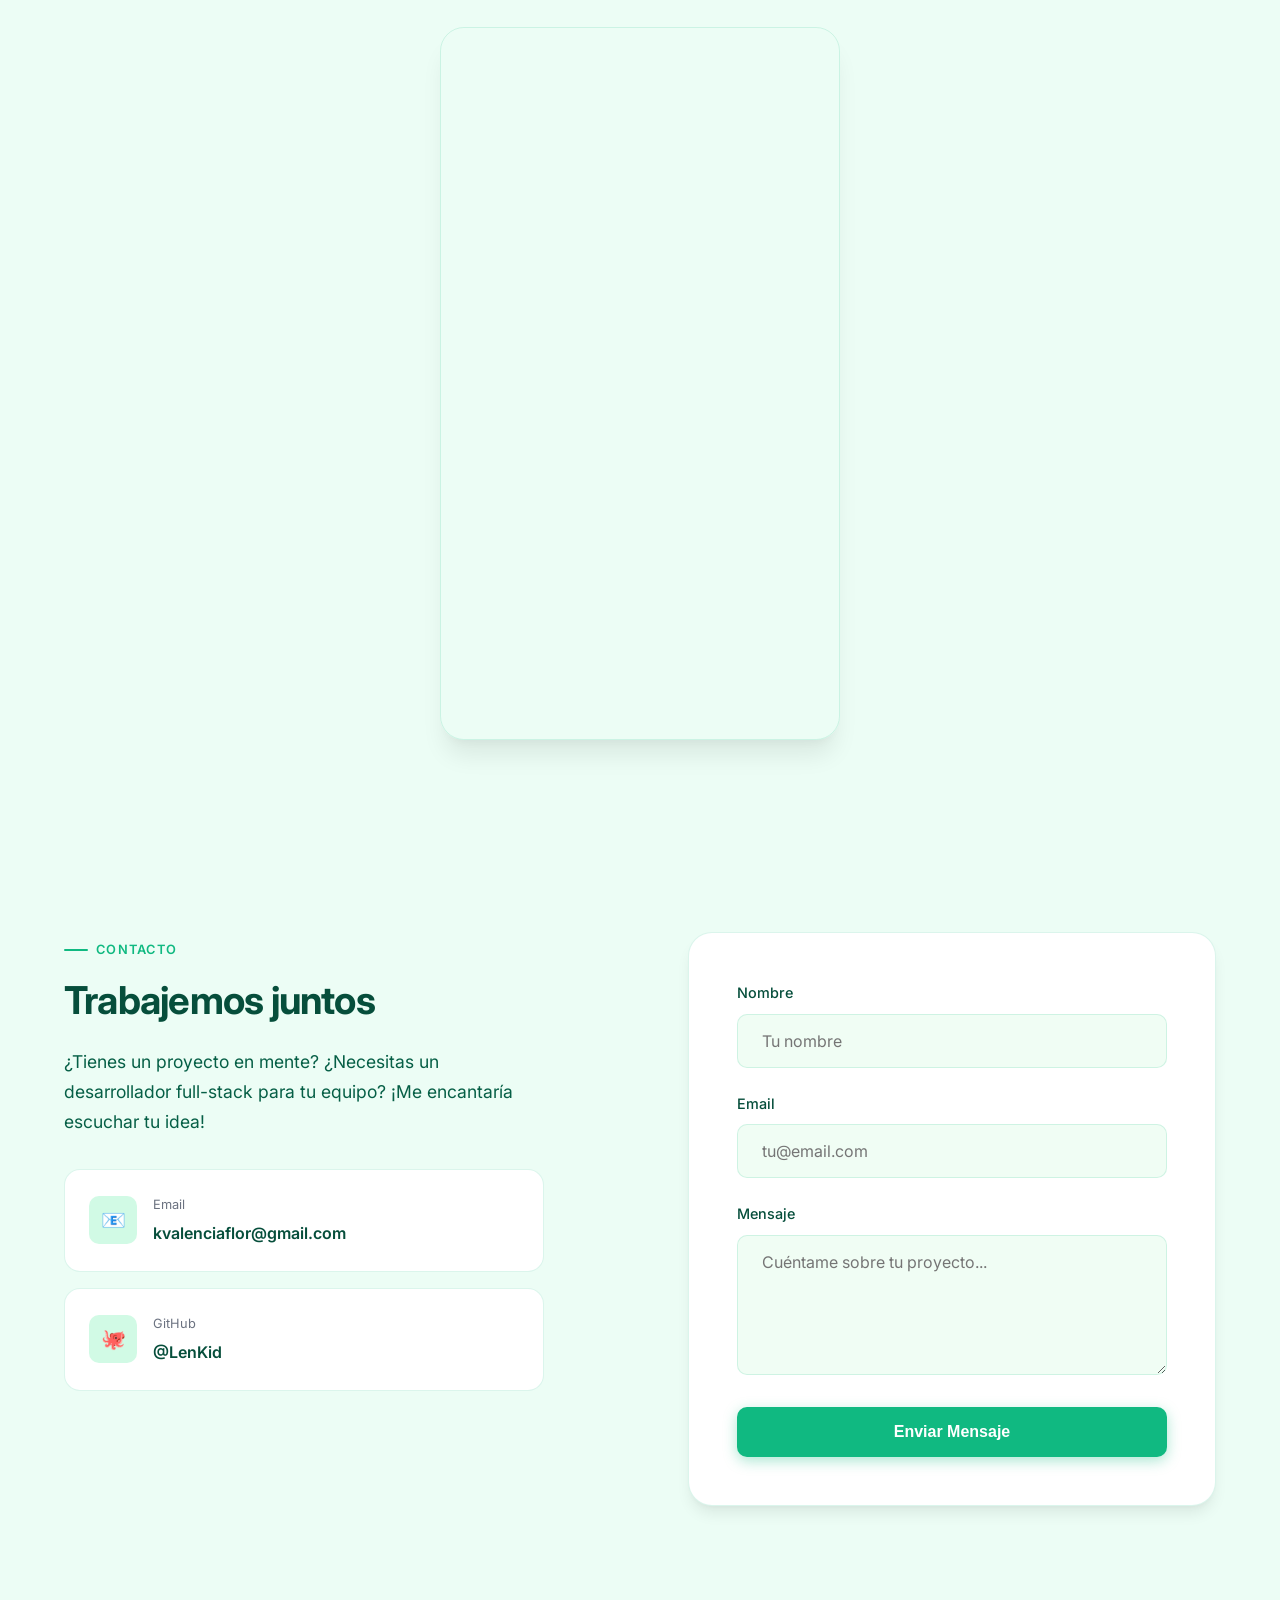
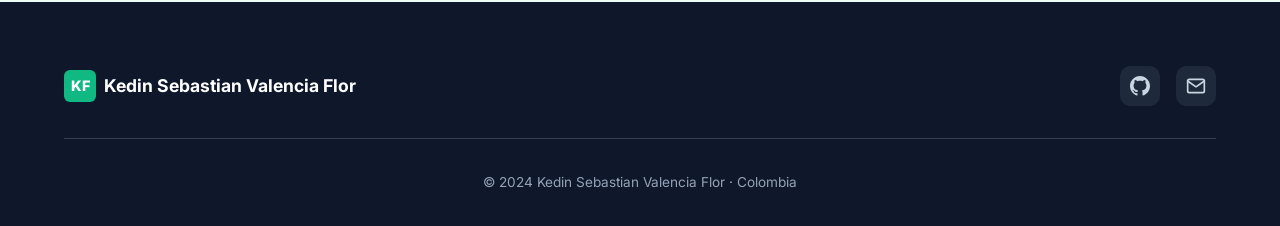
==== commit cd4d1bdd: "feat: update education timeline with current studies" ====
--- a/index.html
+++ b/index.html
@@ -356,34 +356,24 @@
           <div class="timeline">
             <div class="timeline-item">
               <div class="timeline-dot"></div>
-              <div class="timeline-date">Actualidad</div>
-              <h3 class="timeline-title">Desarrollador Full-Stack</h3>
-              <p class="timeline-company">Freelance / Proyectos Propios</p>
+              <div class="timeline-date">2025</div>
+              <h3 class="timeline-title">Ingeniería Informática</h3>
+              <p class="timeline-company">En curso</p>
               <p class="timeline-desc">
-                Desarrollo de aplicaciones web completas con Next.js, PostgreSQL
-                e integración de inteligencia artificial.
+                Continuando su formación como profesional de la informática,
+                con foco en desarrollo de software, arquitectura de sistemas
+                e inteligencia artificial.
               </p>
             </div>
             
             <div class="timeline-item">
               <div class="timeline-dot"></div>
-              <div class="timeline-date">2024</div>
-              <h3 class="timeline-title">Ingeniería Informática</h3>
-              <p class="timeline-company">Formación Académica</p>
+              <div class="timeline-date">2025</div>
+              <h3 class="timeline-title">Tecnólogo en Desarrollo de Software</h3>
+              <p class="timeline-company">Institución Universitaria Colegio Mayor del Cauca (UNIMAYOR) - Popayán, Cauca</p>
               <p class="timeline-desc">
-                Cursando ingeniería con foco en desarrollo de software,
-                arquitectura de sistemas e inteligencia artificial.
-              </p>
-            </div>
-            
-            <div class="timeline-item">
-              <div class="timeline-dot"></div>
-              <div class="timeline-date">2023</div>
-              <h3 class="timeline-title">Primeros Proyectos</h3>
-              <p class="timeline-company">Inicio en el Desarrollo Web</p>
-              <p class="timeline-desc">
-                Primeros pasos en el desarrollo web con HTML, CSS y JavaScript,
-                creando sitios web estáticos y dinámicos.
+                Finalizado. Formación técnica en desarrollo de software,
+                bases de datos, programación y metodologías ágiles.
               </p>
             </div>
           </div>
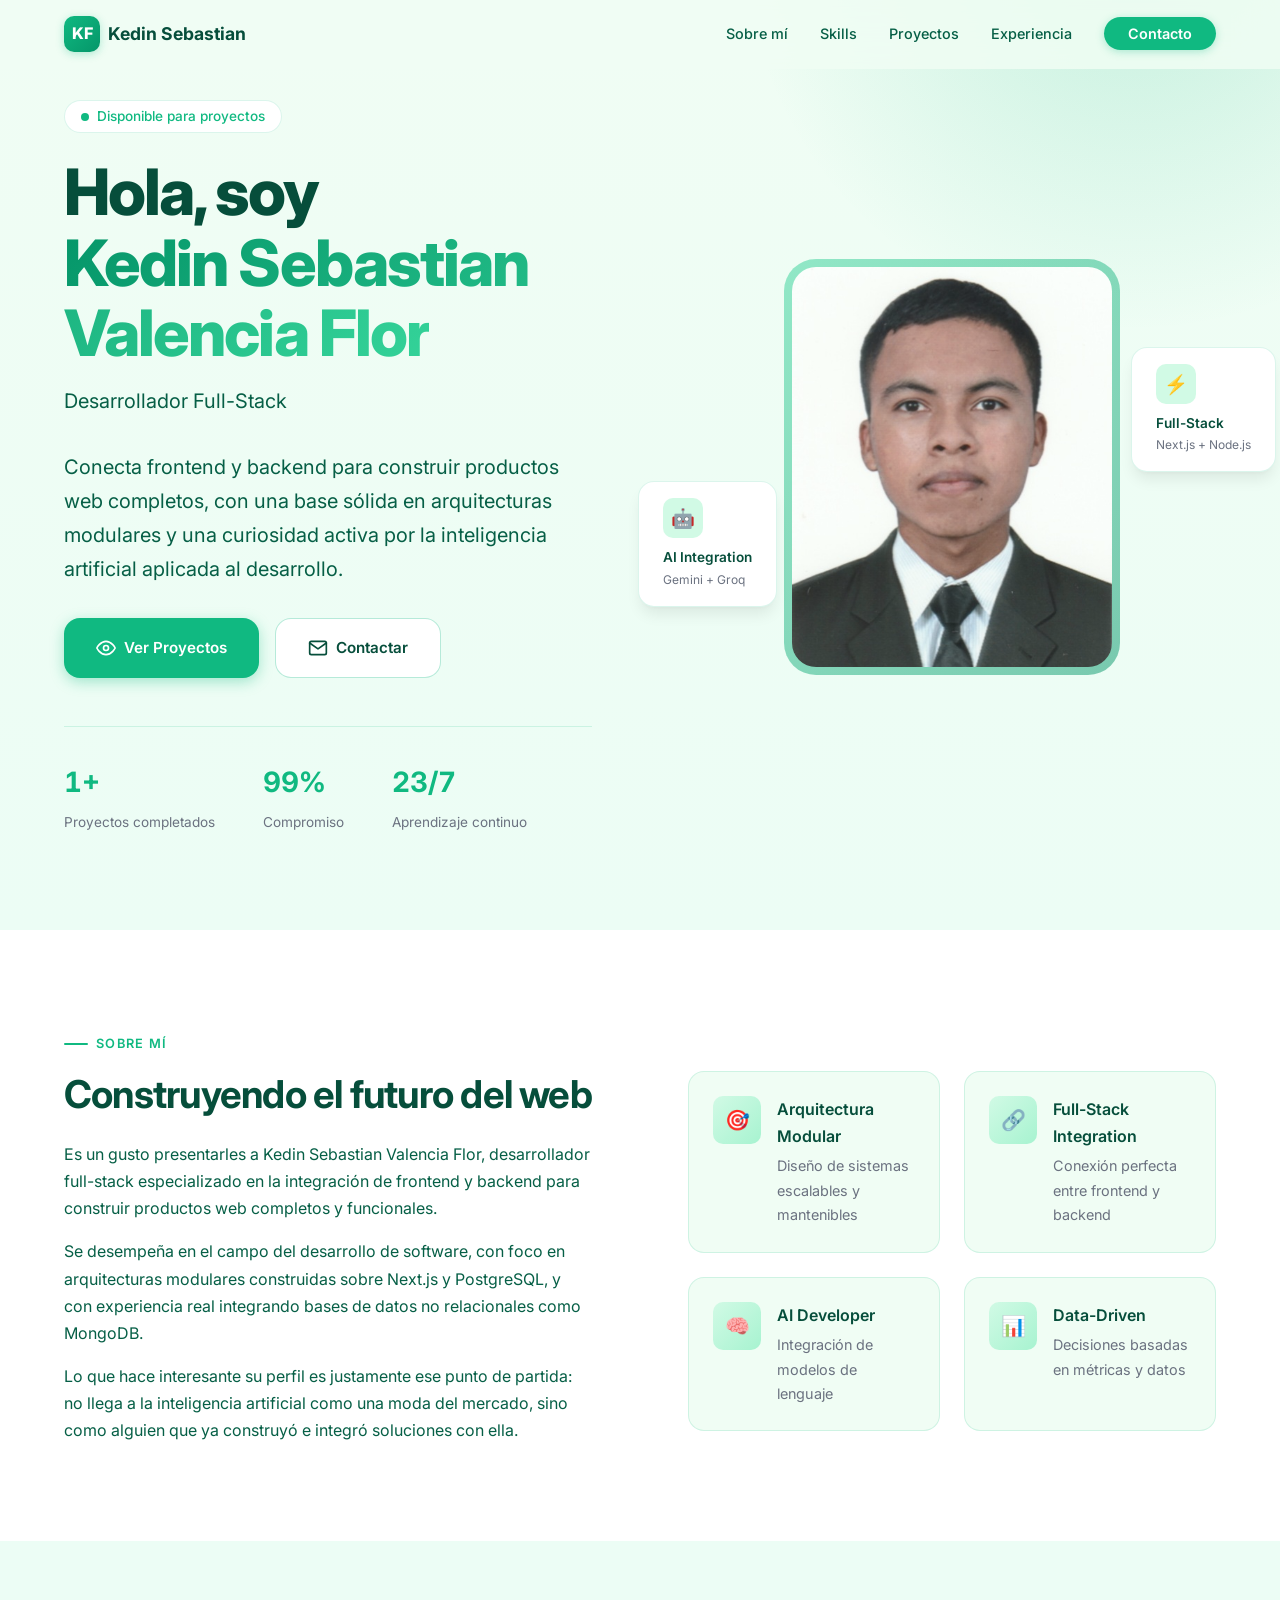
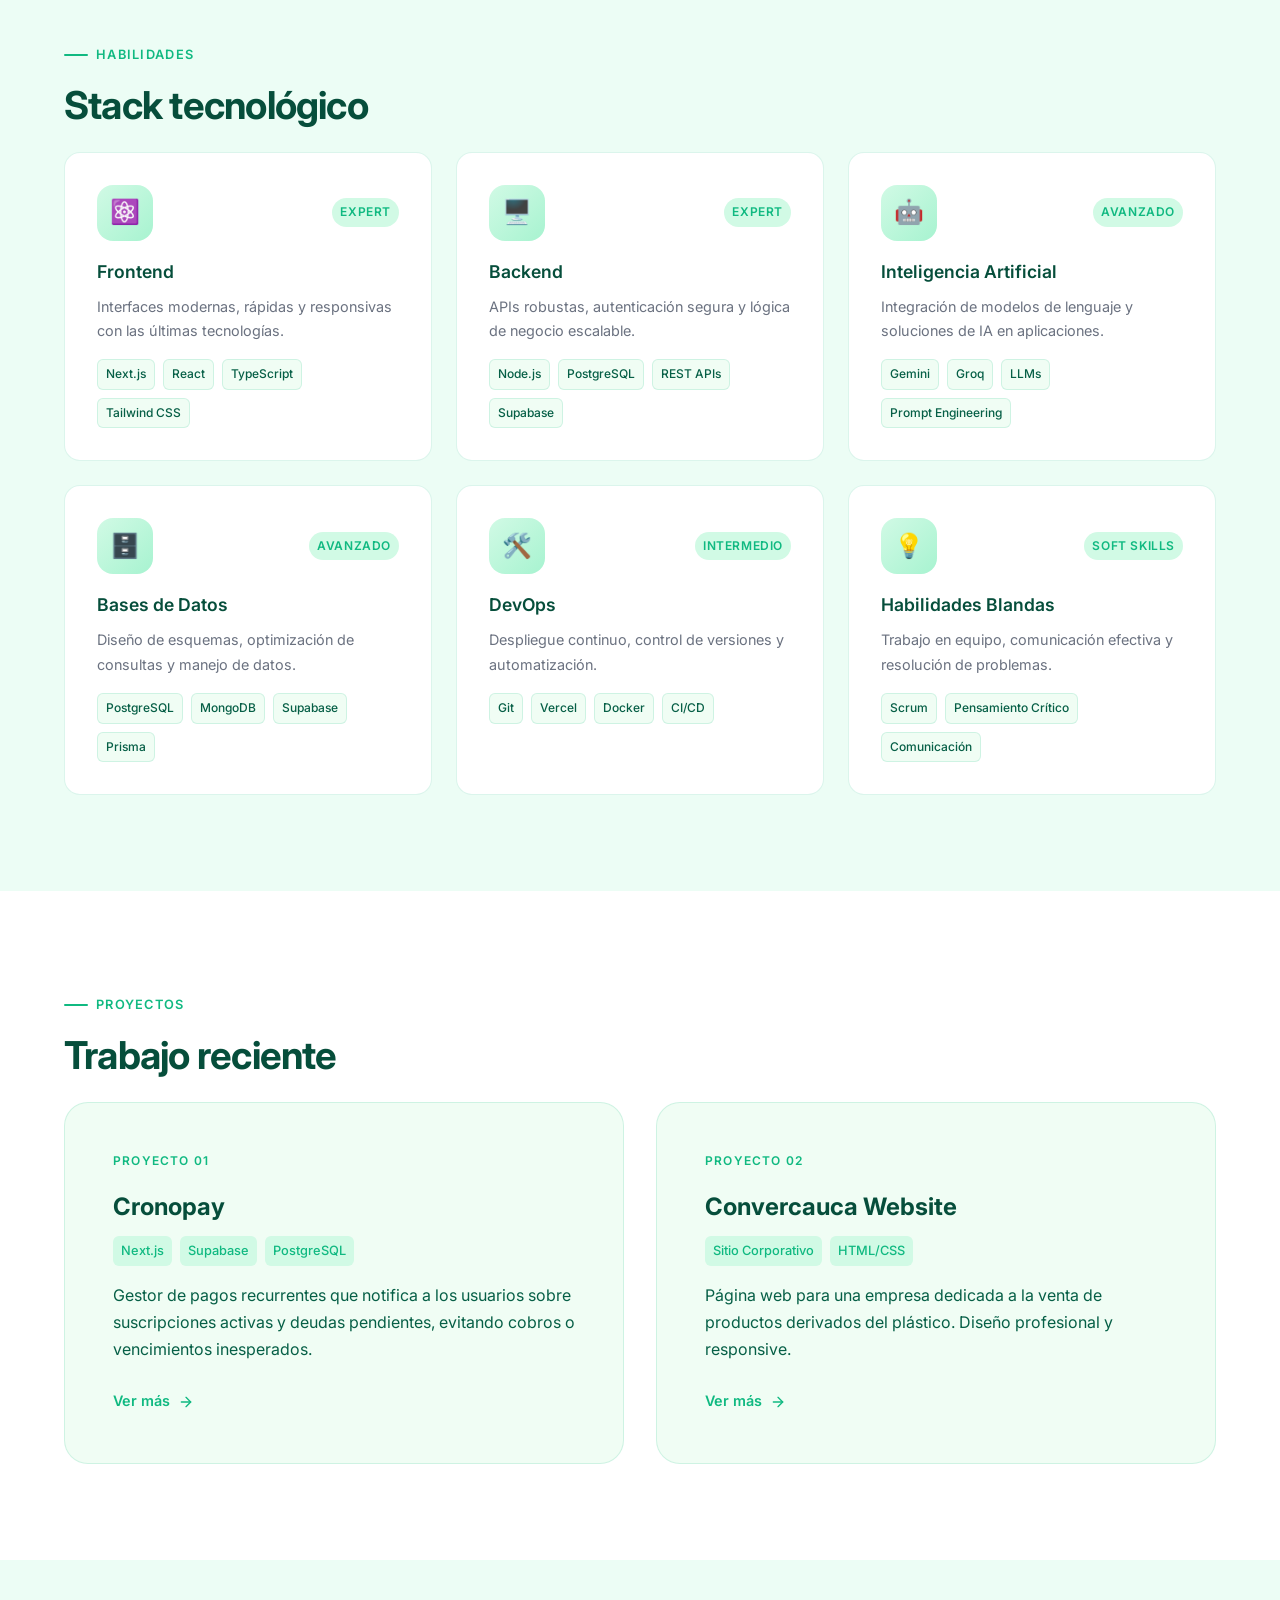
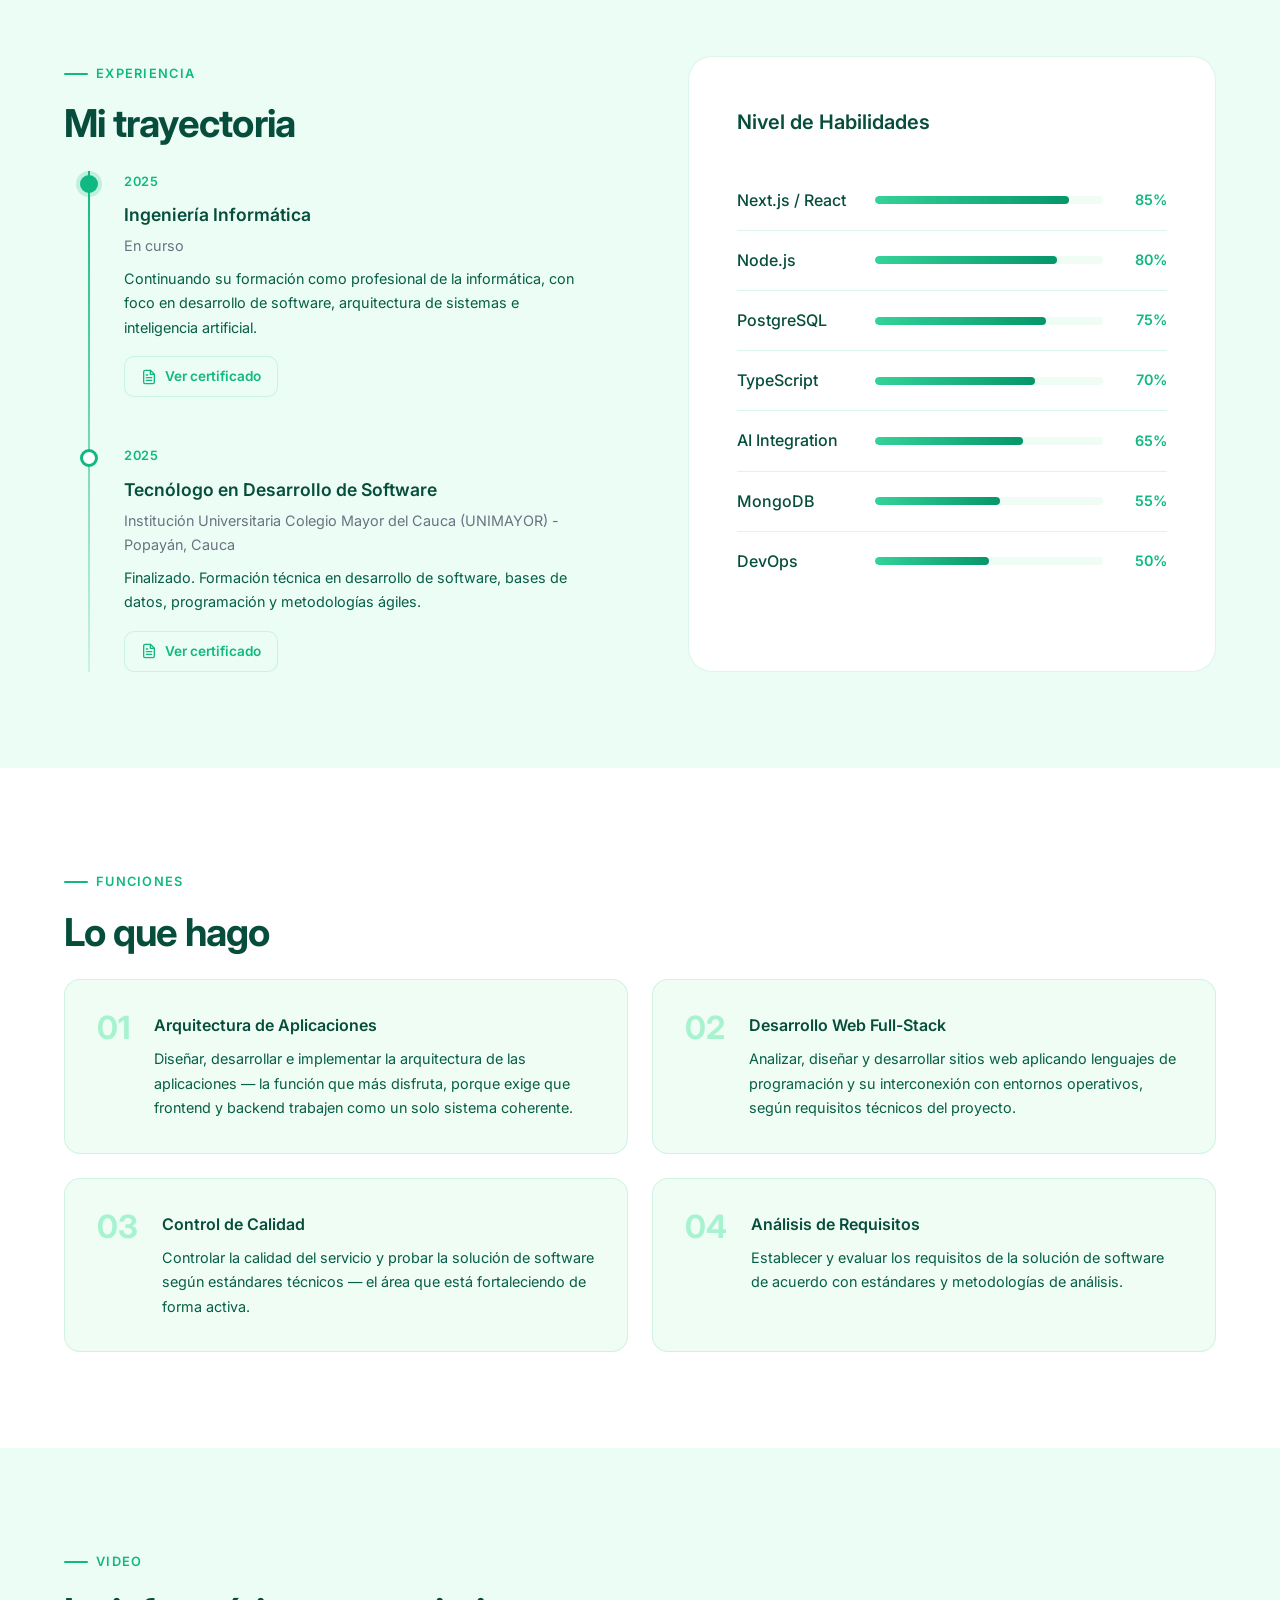
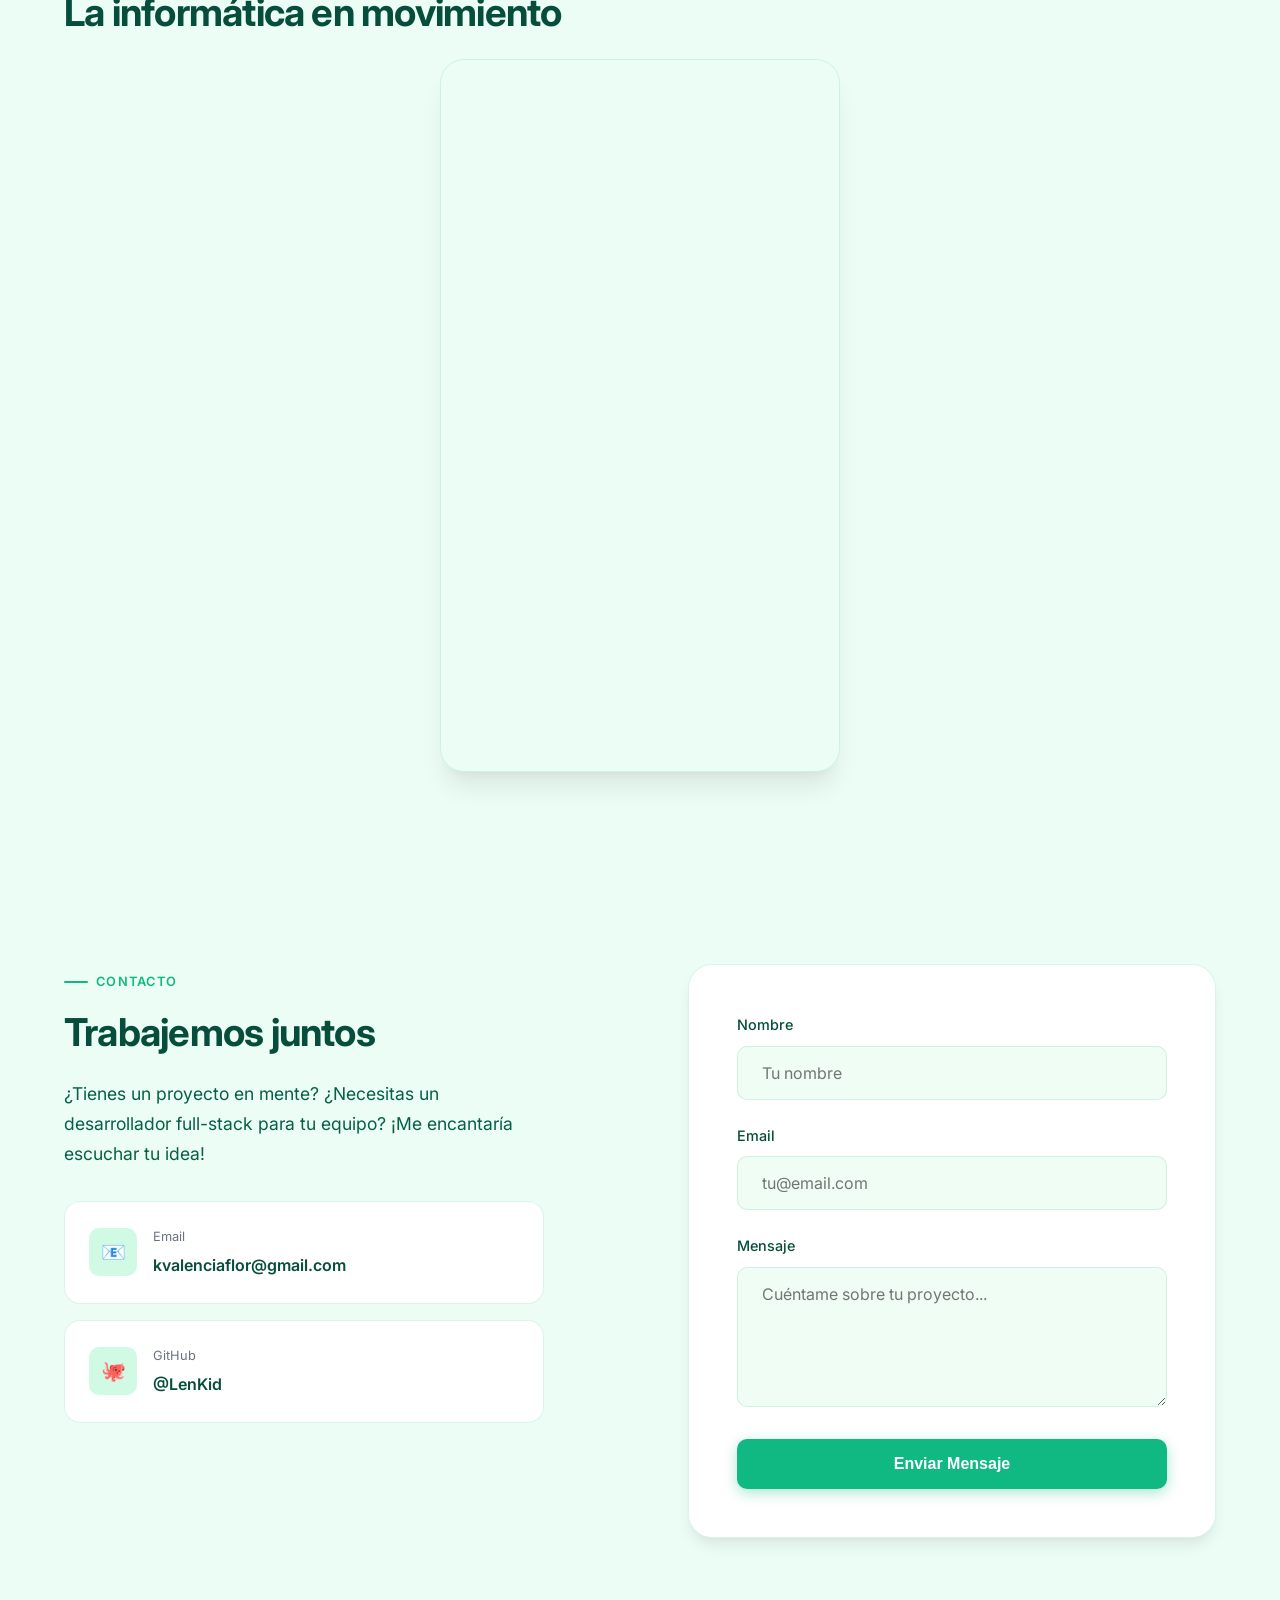
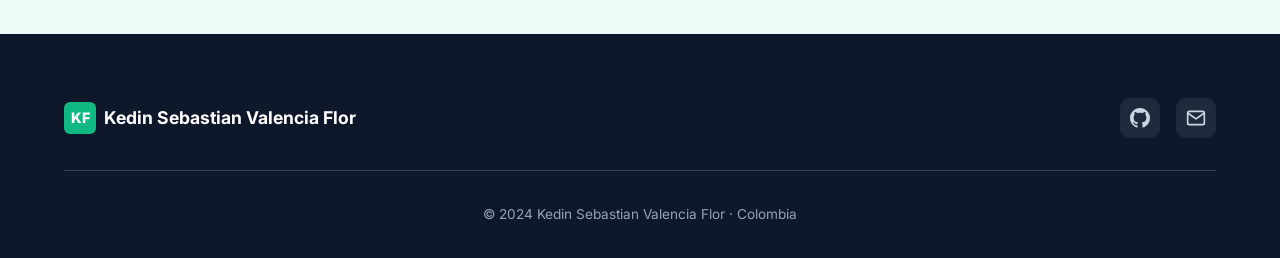
==== commit d335bea6: "feat: add certificate links to education timeline" ====
--- a/index.html
+++ b/index.html
@@ -364,6 +364,16 @@
                 con foco en desarrollo de software, arquitectura de sistemas
                 e inteligencia artificial.
               </p>
+              <a href="CertificadoEstudioIng.pdf" target="_blank" class="timeline-link">
+                <svg width="16" height="16" viewBox="0 0 24 24" fill="none" stroke="currentColor" stroke-width="2" stroke-linecap="round" stroke-linejoin="round">
+                  <path d="M14 2H6a2 2 0 0 0-2 2v16a2 2 0 0 0 2 2h12a2 2 0 0 0 2-2V8z"></path>
+                  <polyline points="14 2 14 8 20 8"></polyline>
+                  <line x1="16" y1="13" x2="8" y2="13"></line>
+                  <line x1="16" y1="17" x2="8" y2="17"></line>
+                  <polyline points="10 9 9 9 8 9"></polyline>
+                </svg>
+                Ver certificado
+              </a>
             </div>
             
             <div class="timeline-item">
@@ -375,6 +385,16 @@
                 Finalizado. Formación técnica en desarrollo de software,
                 bases de datos, programación y metodologías ágiles.
               </p>
+              <a href="comprobanteRegistroEgresadoDS.pdf" target="_blank" class="timeline-link">
+                <svg width="16" height="16" viewBox="0 0 24 24" fill="none" stroke="currentColor" stroke-width="2" stroke-linecap="round" stroke-linejoin="round">
+                  <path d="M14 2H6a2 2 0 0 0-2 2v16a2 2 0 0 0 2 2h12a2 2 0 0 0 2-2V8z"></path>
+                  <polyline points="14 2 14 8 20 8"></polyline>
+                  <line x1="16" y1="13" x2="8" y2="13"></line>
+                  <line x1="16" y1="17" x2="8" y2="17"></line>
+                  <polyline points="10 9 9 9 8 9"></polyline>
+                </svg>
+                Ver certificado
+              </a>
             </div>
           </div>
         </div>
--- a/styles.css
+++ b/styles.css
@@ -910,6 +910,28 @@
   color: var(--text-secondary);
 }
 
+.timeline-link {
+  display: inline-flex;
+  align-items: center;
+  gap: var(--space-sm);
+  margin-top: var(--space-md);
+  font-size: 0.85rem;
+  font-weight: 600;
+  color: var(--accent);
+  text-decoration: none;
+  padding: var(--space-sm) var(--space-md);
+  background: var(--emerald-50);
+  border-radius: var(--radius-md);
+  border: 1px solid var(--border);
+  transition: all var(--duration-normal) var(--ease-out);
+}
+
+.timeline-link:hover {
+  background: var(--emerald-100);
+  border-color: var(--accent);
+  transform: translateX(4px);
+}
+
 /* Skills Matrix */
 .skills-matrix {
   background: var(--surface);
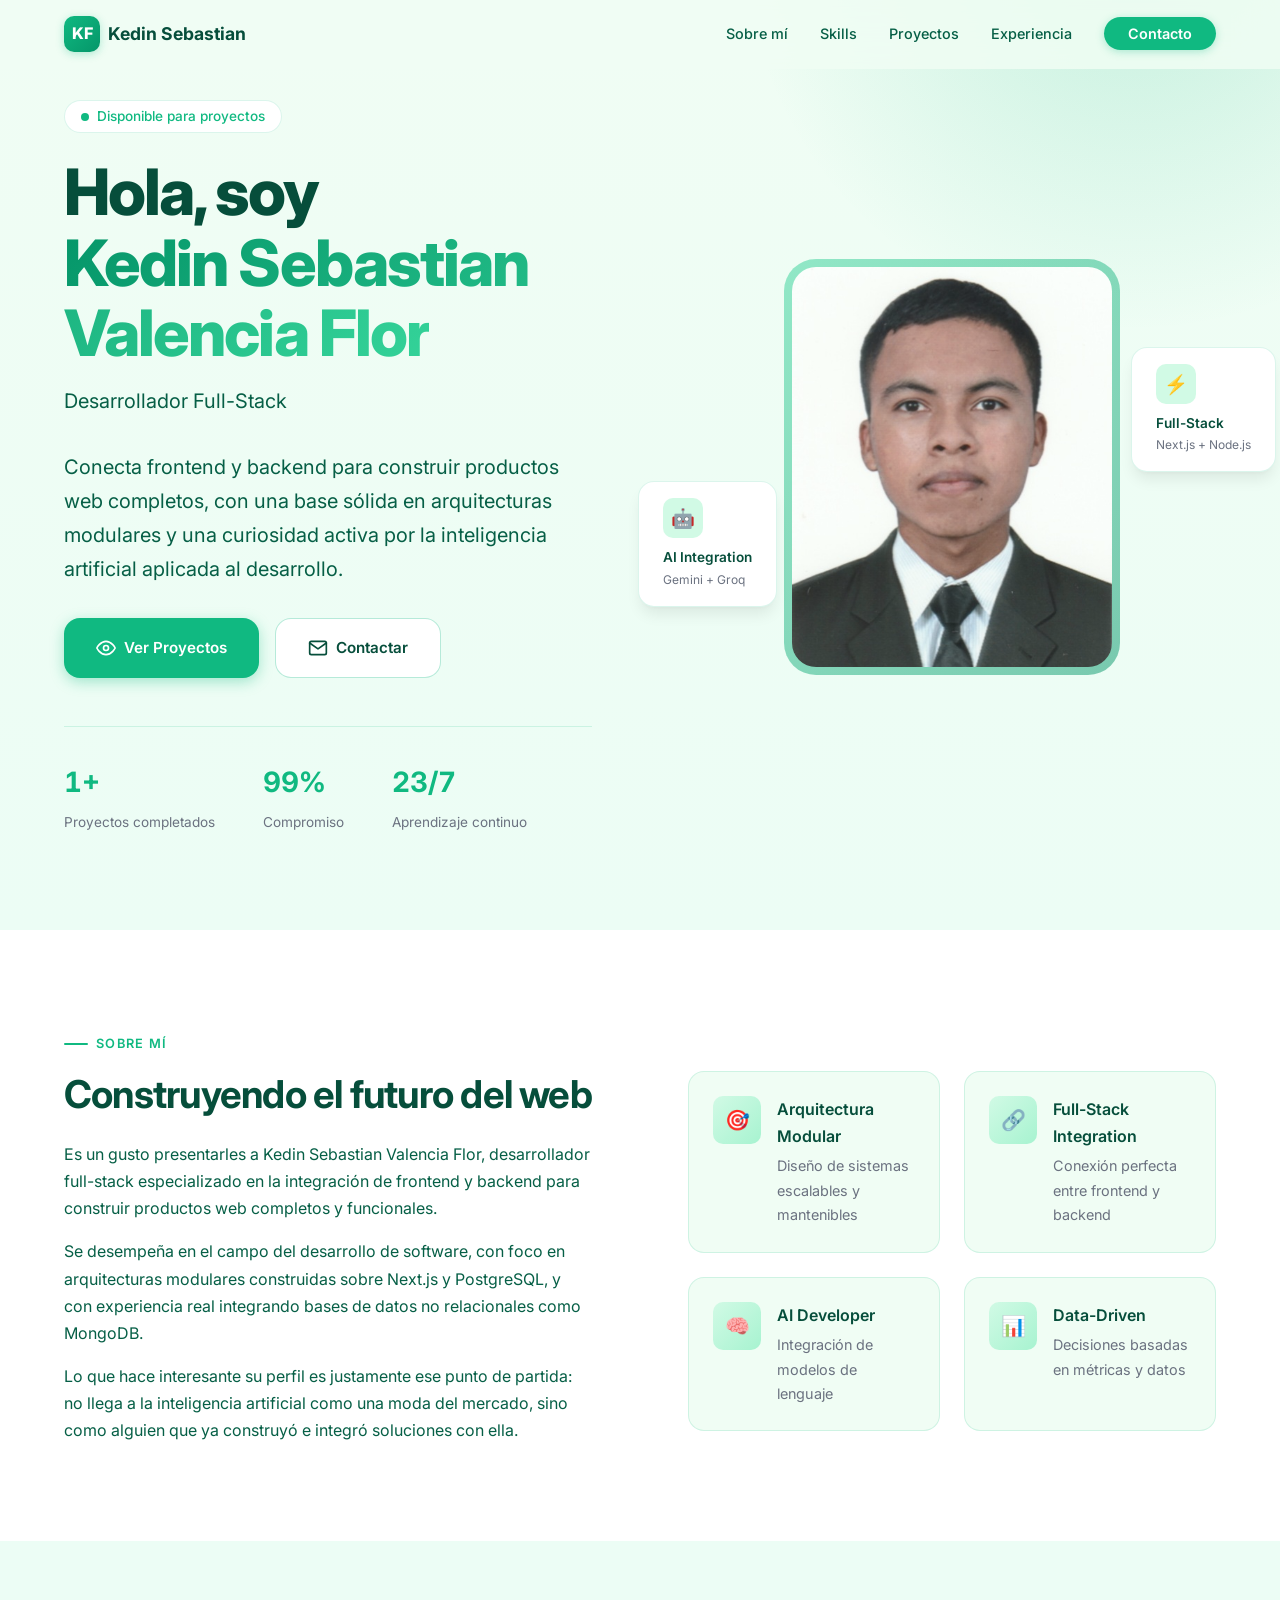
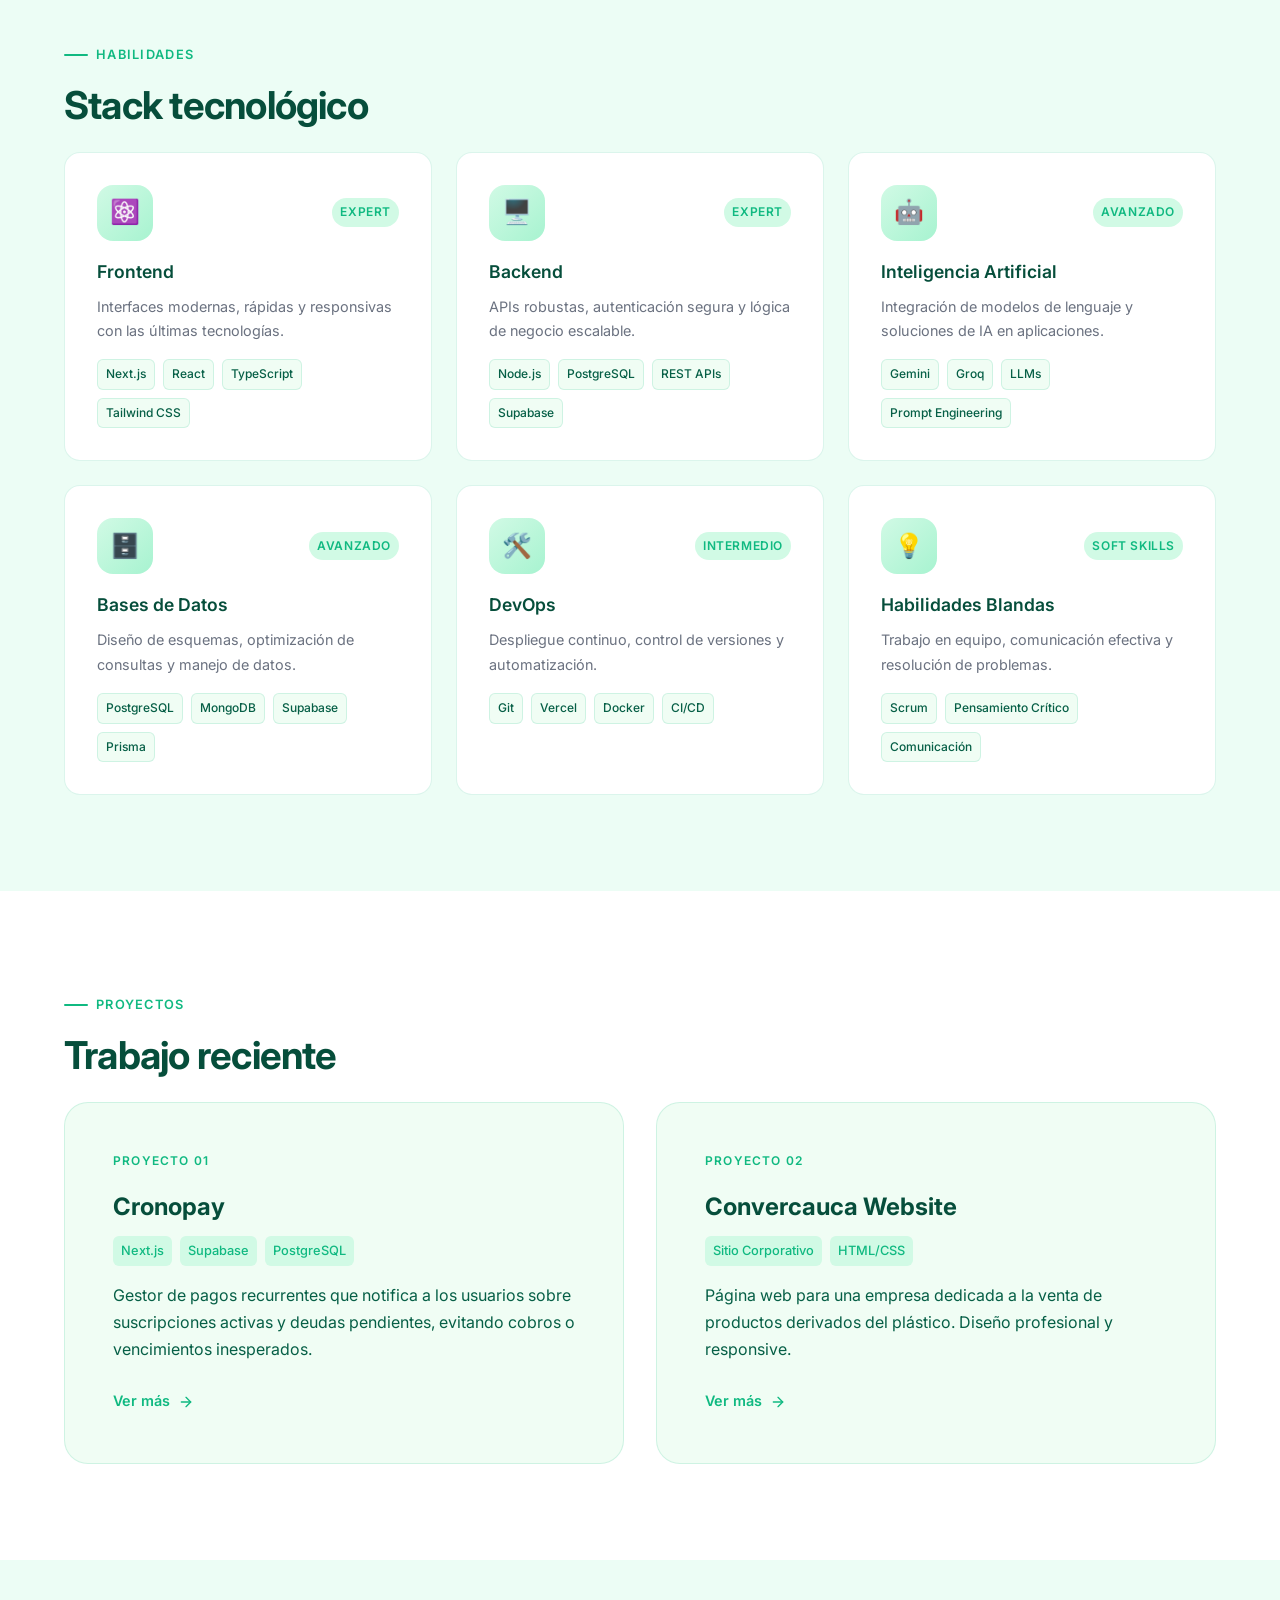
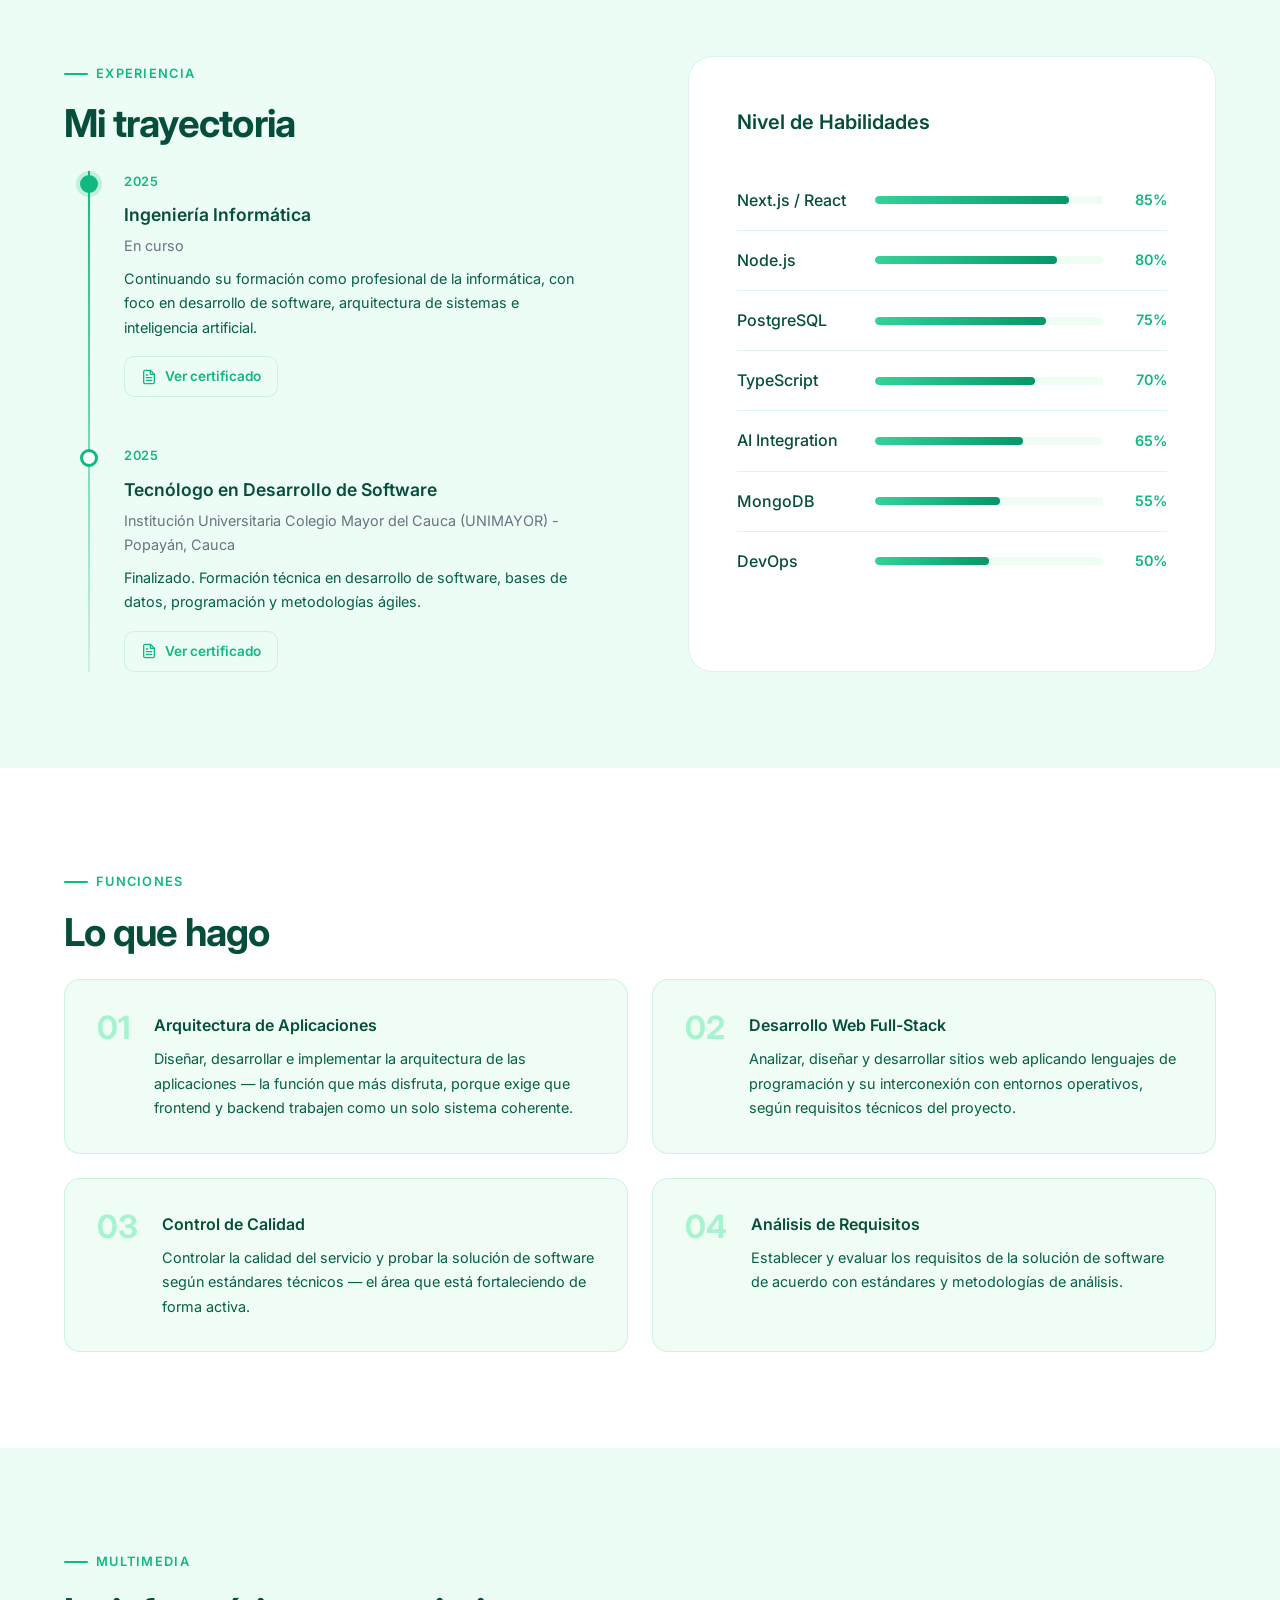
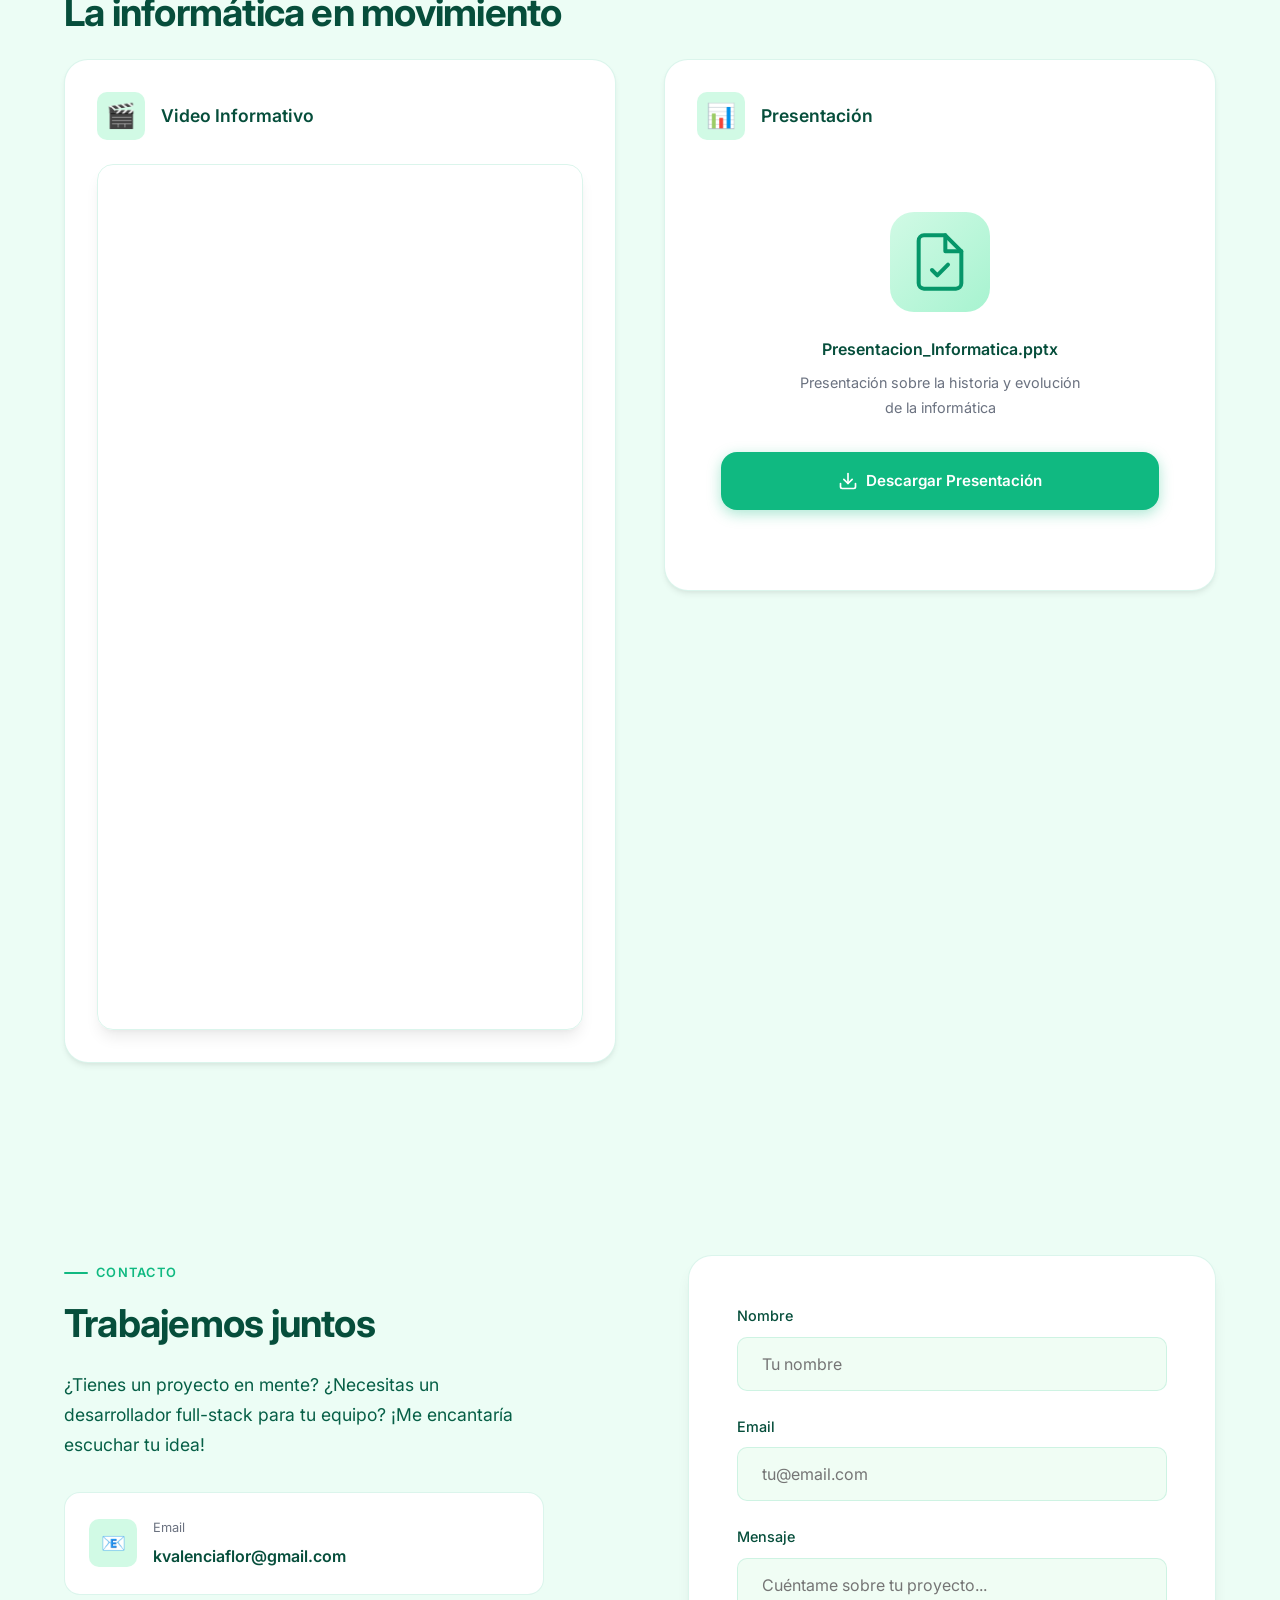
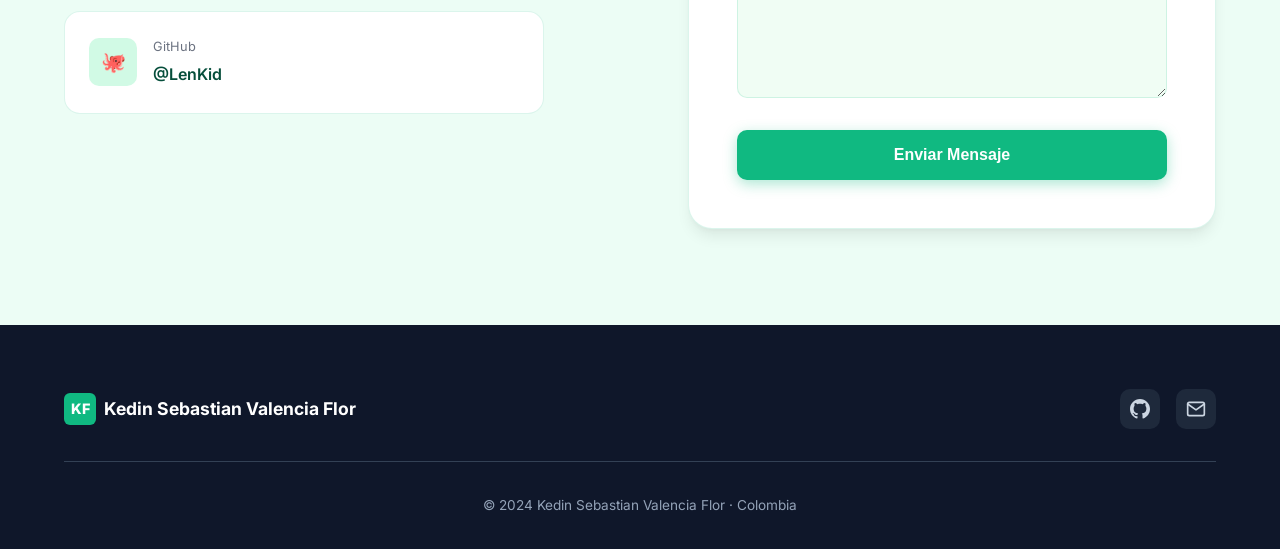
==== commit 213eca45: "feat: add presentation download alongside video" ====
--- a/index.html
+++ b/index.html
@@ -519,15 +519,49 @@
     </div>
   </section>
 
-  <!-- Video Section -->
+  <!-- Video & Presentation Section -->
   <section class="video-section section" id="video">
     <div class="container">
-      <div class="section-label">Video</div>
+      <div class="section-label">Multimedia</div>
       <h2 class="section-title">La informática en movimiento</h2>
       
-      <div class="video-wrapper">
-        <div class="video-container">
-          <iframe width="345" height="614" src="https://www.youtube.com/embed/McMNNeGb9gs" title="Historia de la Informática" frameborder="0" allow="accelerometer; autoplay; clipboard-write; encrypted-media; gyroscope; picture-in-picture; web-share" referrerpolicy="strict-origin-when-cross-origin" allowfullscreen></iframe>
+      <div class="media-grid">
+        <div class="media-card">
+          <div class="media-card-header">
+            <div class="media-icon">🎬</div>
+            <h3 class="media-title">Video Informativo</h3>
+          </div>
+          <div class="video-wrapper">
+            <div class="video-container">
+              <iframe width="345" height="614" src="https://www.youtube.com/embed/McMNNeGb9gs" title="Historia de la Informática" frameborder="0" allow="accelerometer; autoplay; clipboard-write; encrypted-media; gyroscope; picture-in-picture; web-share" referrerpolicy="strict-origin-when-cross-origin" allowfullscreen></iframe>
+            </div>
+          </div>
+        </div>
+        
+        <div class="media-card presentation-card">
+          <div class="media-card-header">
+            <div class="media-icon">📊</div>
+            <h3 class="media-title">Presentación</h3>
+          </div>
+          <div class="presentation-content">
+            <div class="presentation-preview">
+              <svg width="64" height="64" viewBox="0 0 24 24" fill="none" stroke="currentColor" stroke-width="1.5" stroke-linecap="round" stroke-linejoin="round">
+                <path d="M14 2H6a2 2 0 0 0-2 2v16a2 2 0 0 0 2 2h12a2 2 0 0 0 2-2V8z"></path>
+                <polyline points="14 2 14 8 20 8"></polyline>
+                <path d="M9 15l2 2 4-4"></path>
+              </svg>
+            </div>
+            <h4 class="presentation-filename">Presentacion_Informatica.pptx</h4>
+            <p class="presentation-desc">Presentación sobre la historia y evolución de la informática</p>
+            <a href="Presentacion_Informatica.pptx" download class="btn btn-primary presentation-btn">
+              <svg width="20" height="20" viewBox="0 0 24 24" fill="none" stroke="currentColor" stroke-width="2" stroke-linecap="round" stroke-linejoin="round">
+                <path d="M21 15v4a2 2 0 0 1-2 2H5a2 2 0 0 1-2-2v-4"></path>
+                <polyline points="7 10 12 15 17 10"></polyline>
+                <line x1="12" y1="15" x2="12" y2="3"></line>
+              </svg>
+              Descargar Presentación
+            </a>
+          </div>
         </div>
       </div>
     </div>
--- a/styles.css
+++ b/styles.css
@@ -1041,14 +1041,52 @@
   color: var(--text-secondary);
 }
 
-/* ---------- VIDEO ---------- */
+/* ---------- VIDEO & MEDIA ---------- */
 .video-section {
   background: var(--bg-alt);
 }
 
+.media-grid {
+  display: grid;
+  grid-template-columns: 1fr 1fr;
+  gap: var(--space-2xl);
+  align-items: start;
+}
+
+.media-card {
+  background: var(--surface);
+  border-radius: var(--radius-xl);
+  padding: var(--space-xl);
+  border: 1px solid var(--border);
+  box-shadow: var(--shadow-md);
+}
+
+.media-card-header {
+  display: flex;
+  align-items: center;
+  gap: var(--space-md);
+  margin-bottom: var(--space-lg);
+}
+
+.media-icon {
+  width: 48px;
+  height: 48px;
+  background: var(--emerald-100);
+  border-radius: var(--radius-md);
+  display: flex;
+  align-items: center;
+  justify-content: center;
+  font-size: 1.5rem;
+}
+
+.media-title {
+  font-size: 1.1rem;
+  font-weight: 600;
+  color: var(--text-primary);
+}
+
 .video-wrapper {
-  max-width: 400px;
-  margin: 0 auto;
+  max-width: 100%;
 }
 
 .video-container {
@@ -1056,8 +1094,8 @@
   padding-bottom: 177.78%;
   height: 0;
   overflow: hidden;
-  border-radius: var(--radius-xl);
-  box-shadow: var(--shadow-xl);
+  border-radius: var(--radius-lg);
+  box-shadow: var(--shadow-lg);
   border: 1px solid var(--border);
 }
 
@@ -1067,7 +1105,63 @@
   left: 0;
   width: 100%;
   height: 100%;
+  border-radius: var(--radius-lg);
+}
+
+.presentation-card {
+  display: flex;
+  flex-direction: column;
+}
+
+.presentation-content {
+  display: flex;
+  flex-direction: column;
+  align-items: center;
+  text-align: center;
+  padding: var(--space-2xl) var(--space-lg);
+  flex: 1;
+}
+
+.presentation-preview {
+  width: 100px;
+  height: 100px;
+  background: linear-gradient(135deg, var(--emerald-100), var(--emerald-200));
   border-radius: var(--radius-xl);
+  display: flex;
+  align-items: center;
+  justify-content: center;
+  margin-bottom: var(--space-lg);
+  color: var(--emerald-600);
+}
+
+.presentation-filename {
+  font-size: 1rem;
+  font-weight: 600;
+  color: var(--text-primary);
+  margin-bottom: var(--space-sm);
+  word-break: break-all;
+}
+
+.presentation-desc {
+  font-size: 0.9rem;
+  color: var(--text-muted);
+  margin-bottom: var(--space-xl);
+  max-width: 280px;
+}
+
+.presentation-btn {
+  width: 100%;
+  justify-content: center;
+}
+
+@media (max-width: 768px) {
+  .media-grid {
+    grid-template-columns: 1fr;
+  }
+  
+  .video-container {
+    padding-bottom: 177.78%;
+  }
 }
 
 /* ---------- CONTACT ---------- */
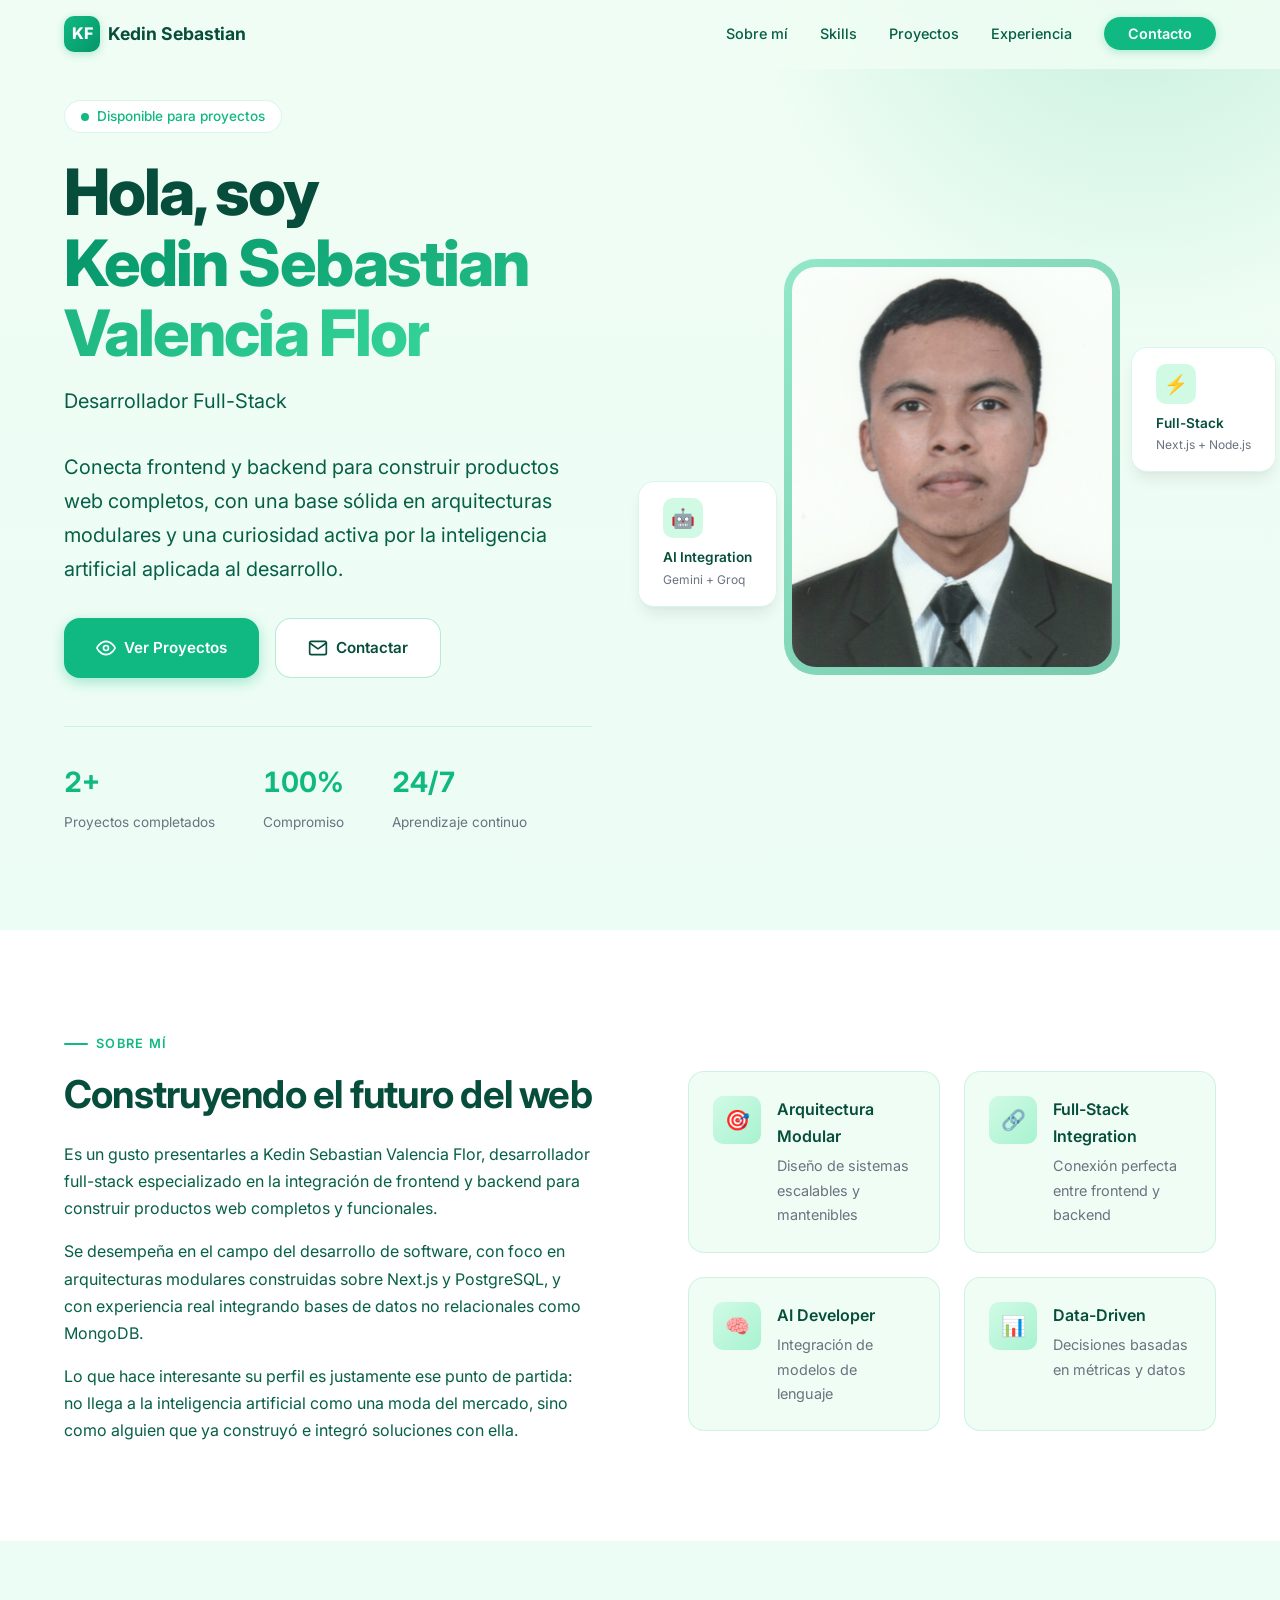
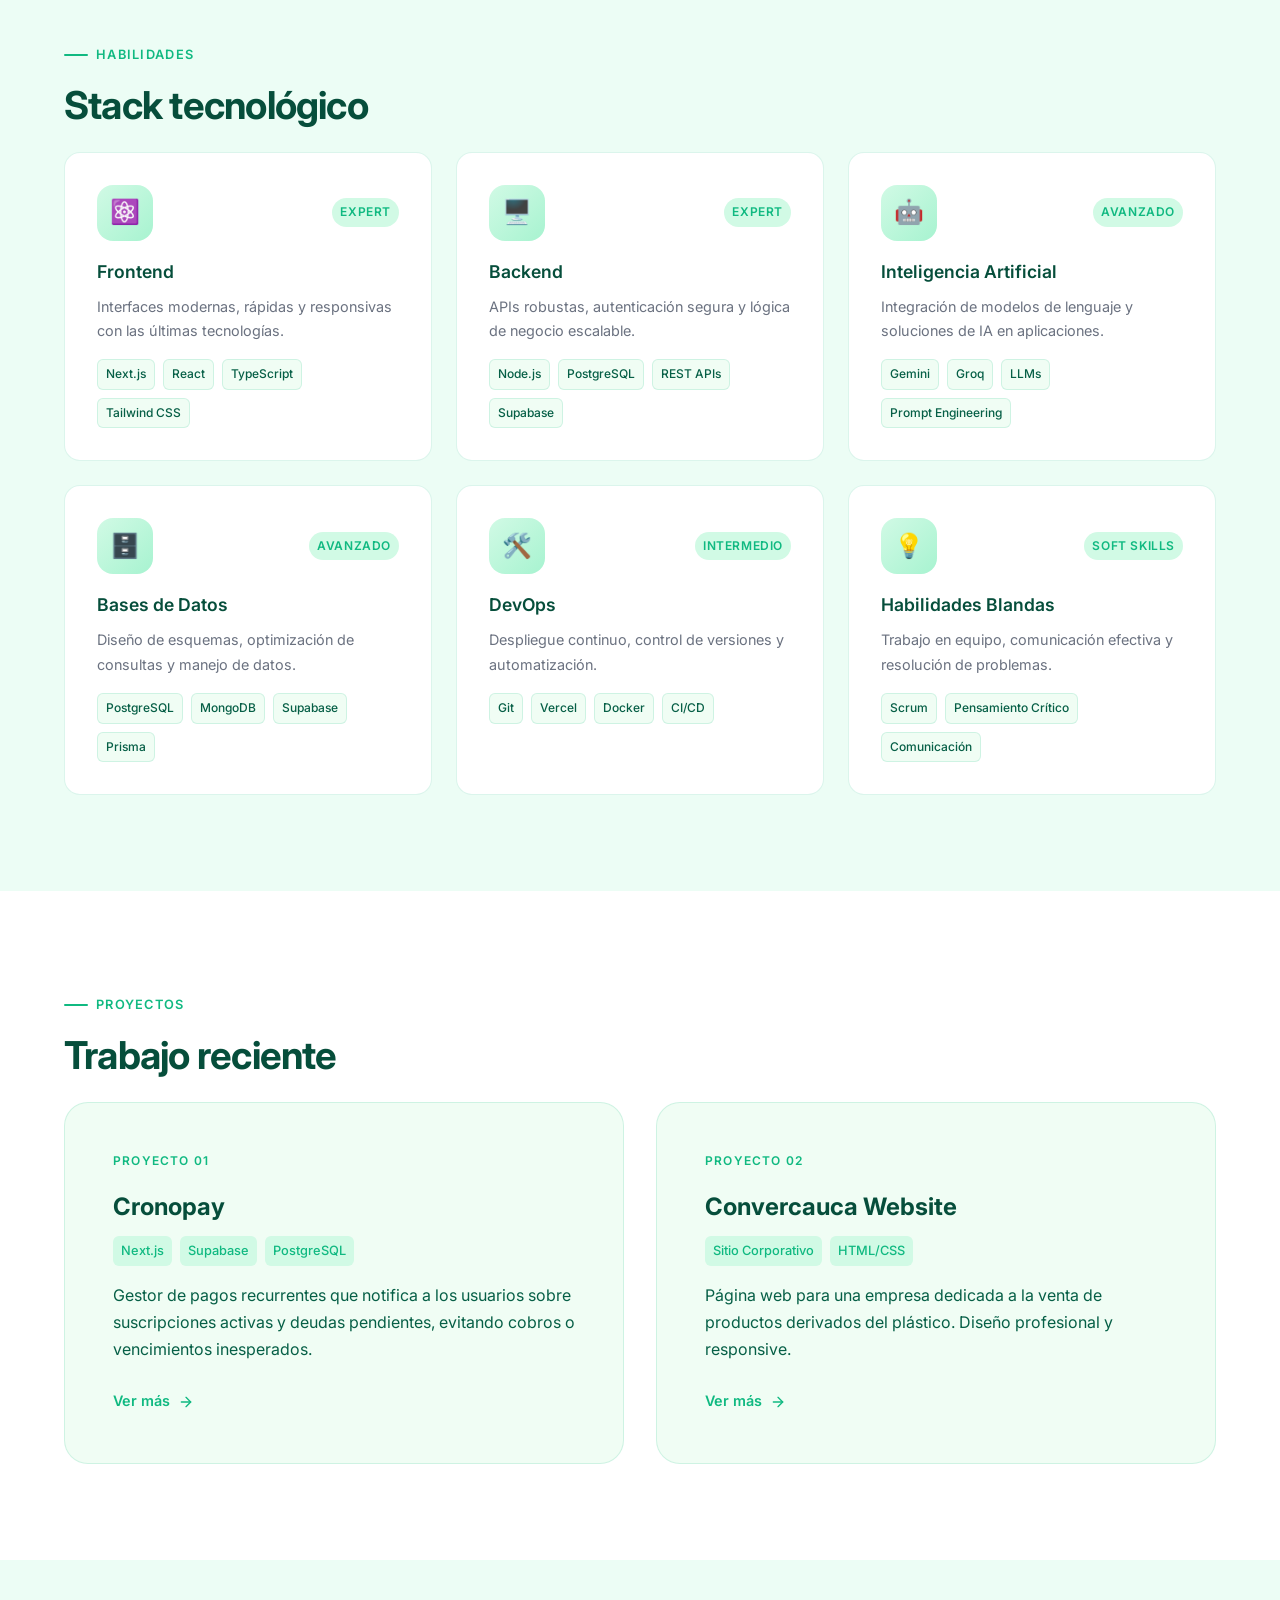
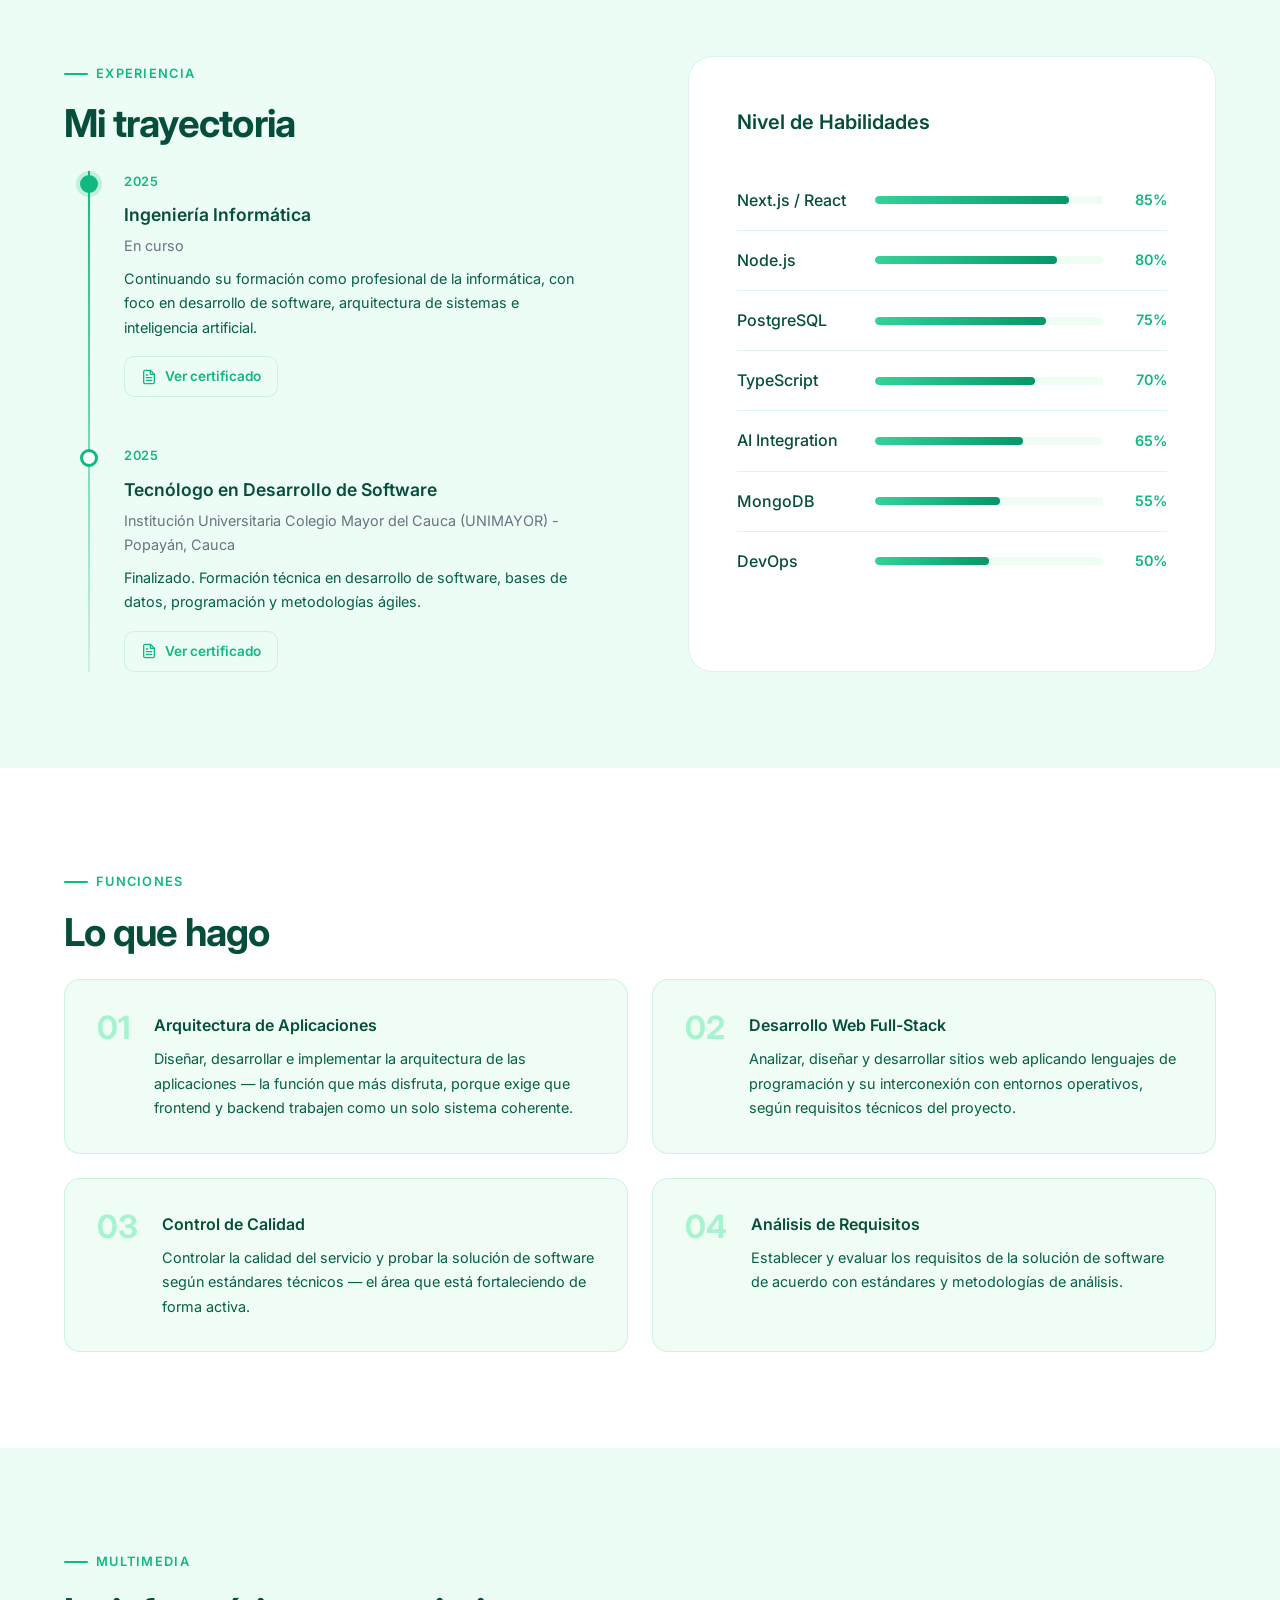
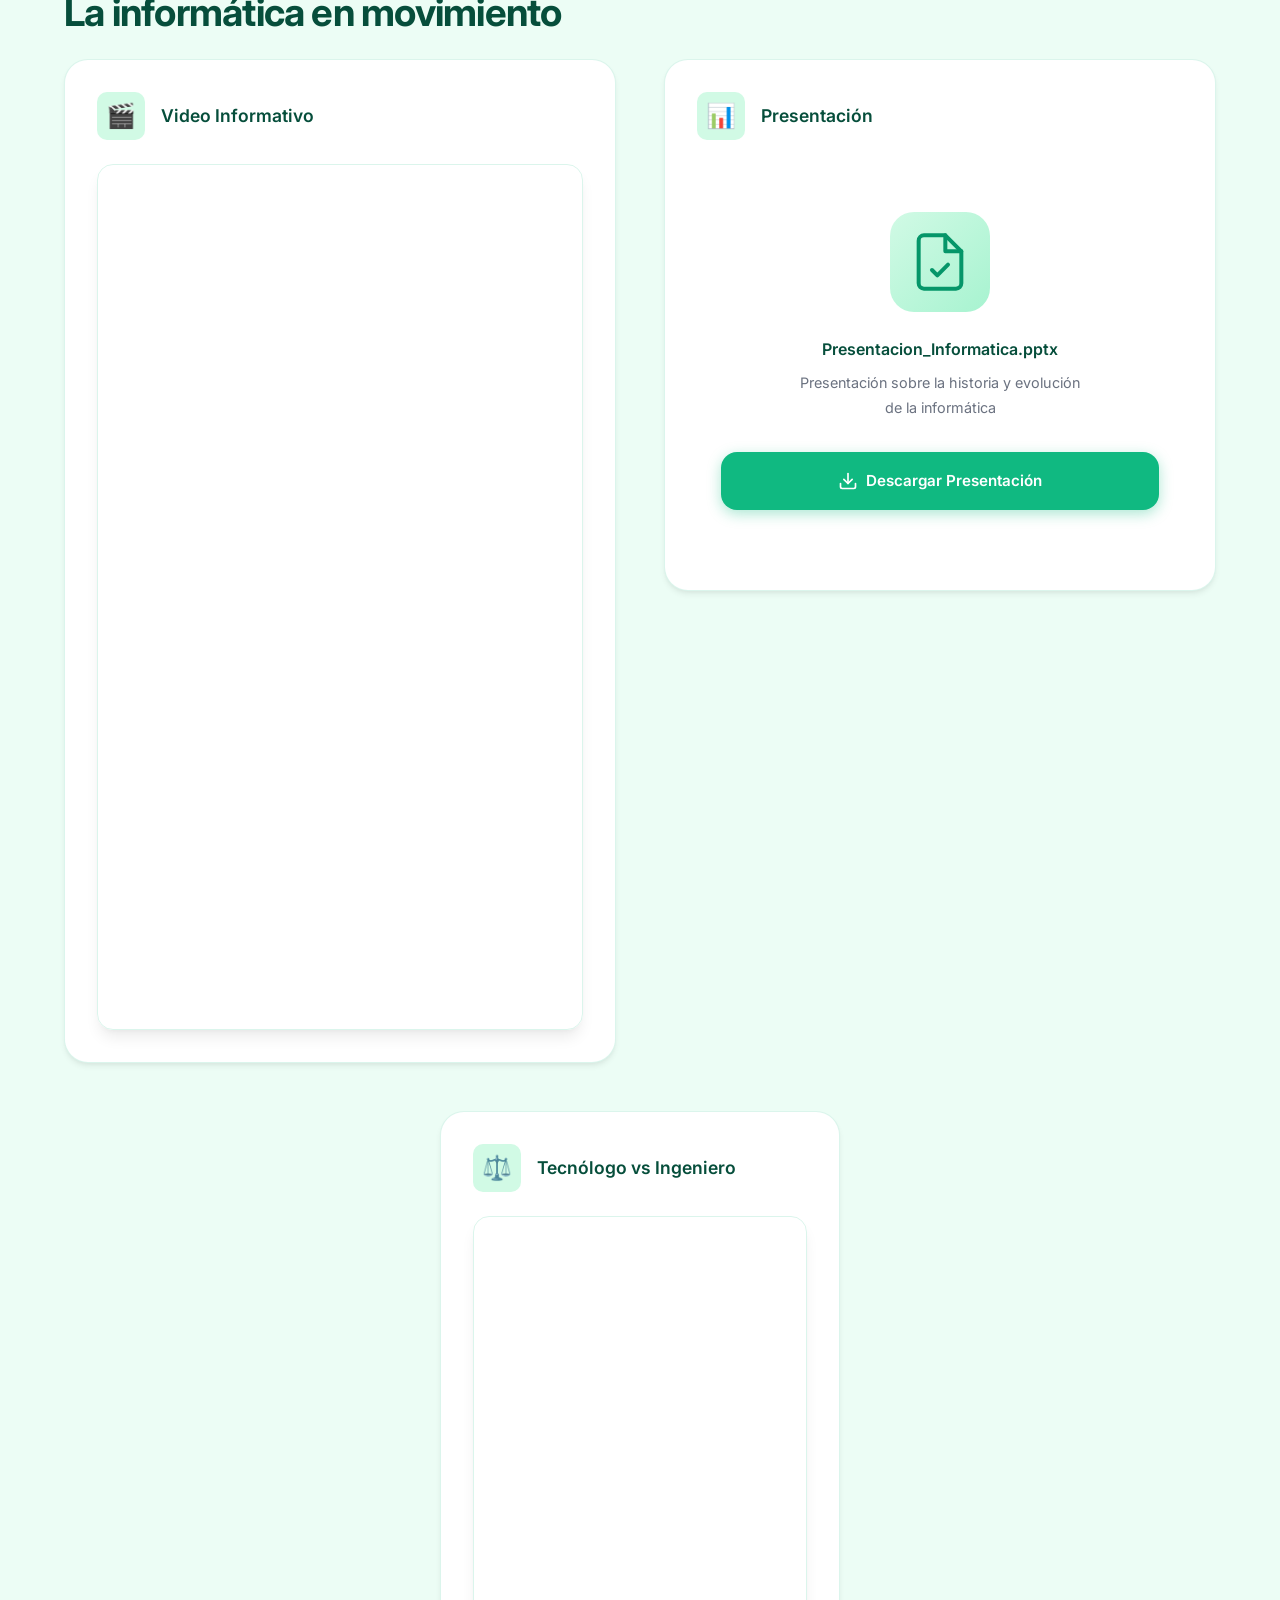
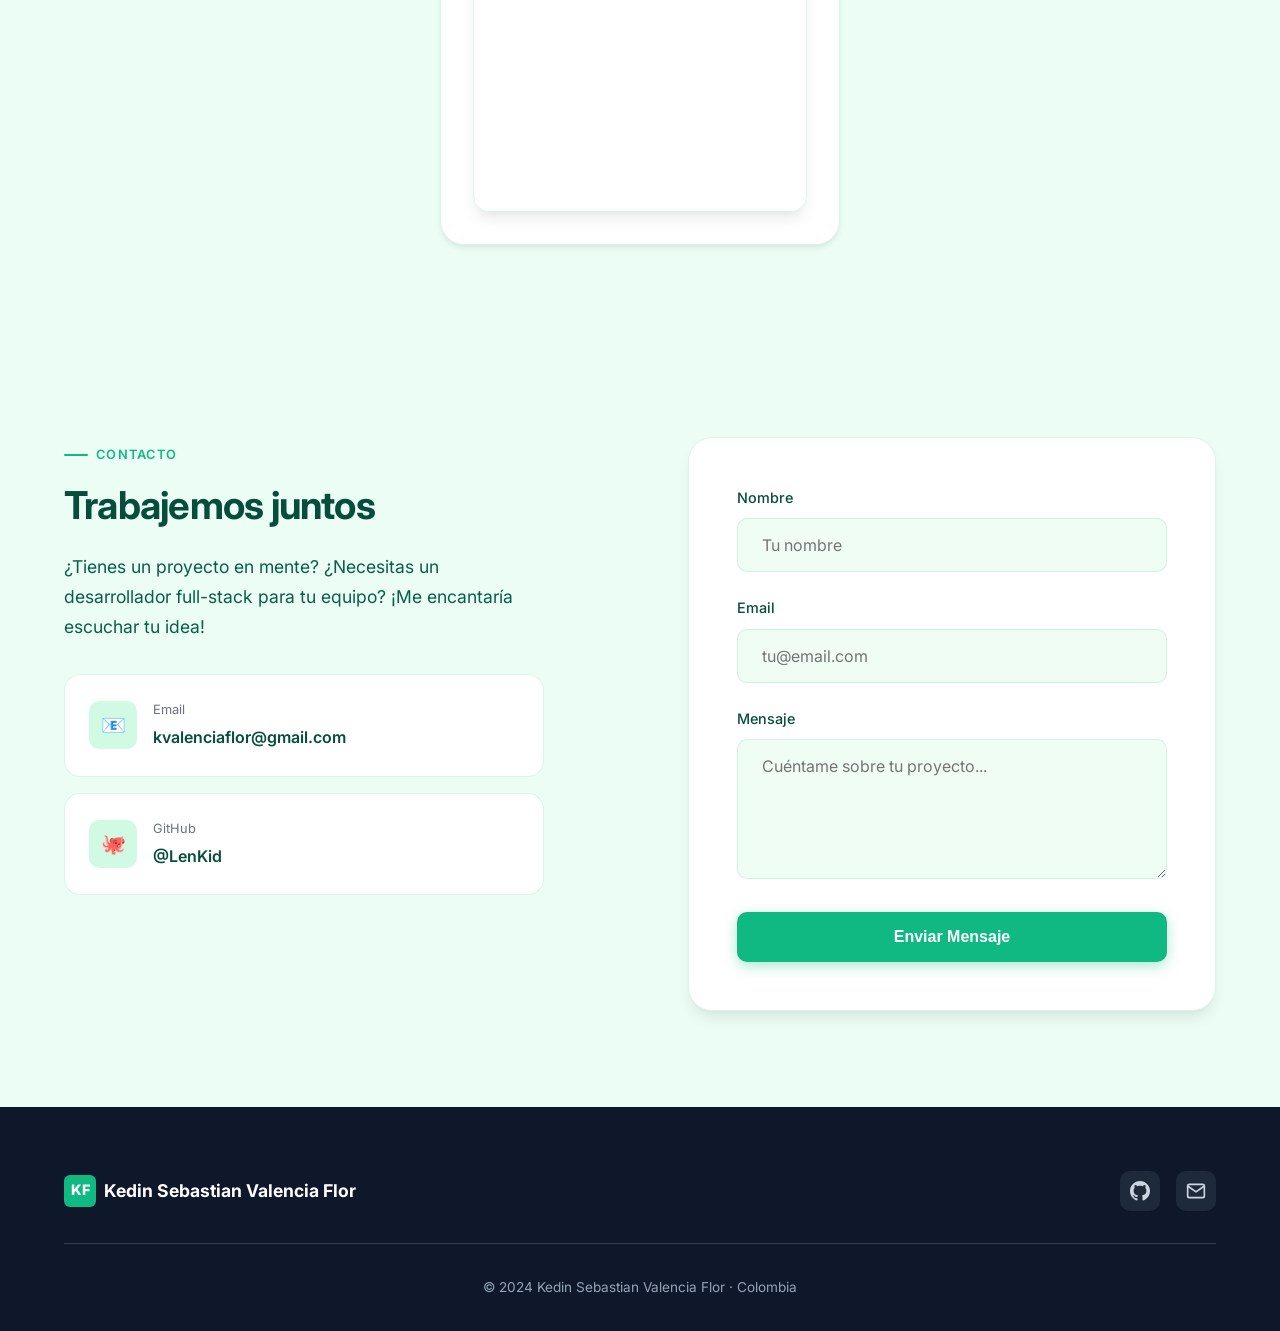
==== commit 3a0f2270: "feat: add Tecnologo vs Ingeniero video" ====
--- a/index.html
+++ b/index.html
@@ -564,6 +564,20 @@
           </div>
         </div>
       </div>
+      
+      <div class="media-grid media-grid-single">
+        <div class="media-card">
+          <div class="media-card-header">
+            <div class="media-icon">⚖️</div>
+            <h3 class="media-title">Tecnólogo vs Ingeniero</h3>
+          </div>
+          <div class="video-wrapper">
+            <div class="video-container">
+              <iframe width="345" height="614" src="https://www.youtube.com/embed/_tbdC0kHnyE" title="Tecnólogo vs Ingeniero" frameborder="0" allow="accelerometer; autoplay; clipboard-write; encrypted-media; gyroscope; picture-in-picture; web-share" referrerpolicy="strict-origin-when-cross-origin" allowfullscreen></iframe>
+            </div>
+          </div>
+        </div>
+      </div>
     </div>
   </section>
 
--- a/styles.css
+++ b/styles.css
@@ -1053,6 +1053,12 @@
   align-items: start;
 }
 
+.media-grid-single {
+  grid-template-columns: 1fr;
+  max-width: 400px;
+  margin: var(--space-2xl) auto 0;
+}
+
 .media-card {
   background: var(--surface);
   border-radius: var(--radius-xl);
@@ -1157,6 +1163,12 @@
 @media (max-width: 768px) {
   .media-grid {
     grid-template-columns: 1fr;
+  }
+  
+  .media-grid-single {
+    grid-template-columns: 1fr;
+    max-width: 400px;
+    margin: var(--space-2xl) auto 0;
   }
   
   .video-container {
